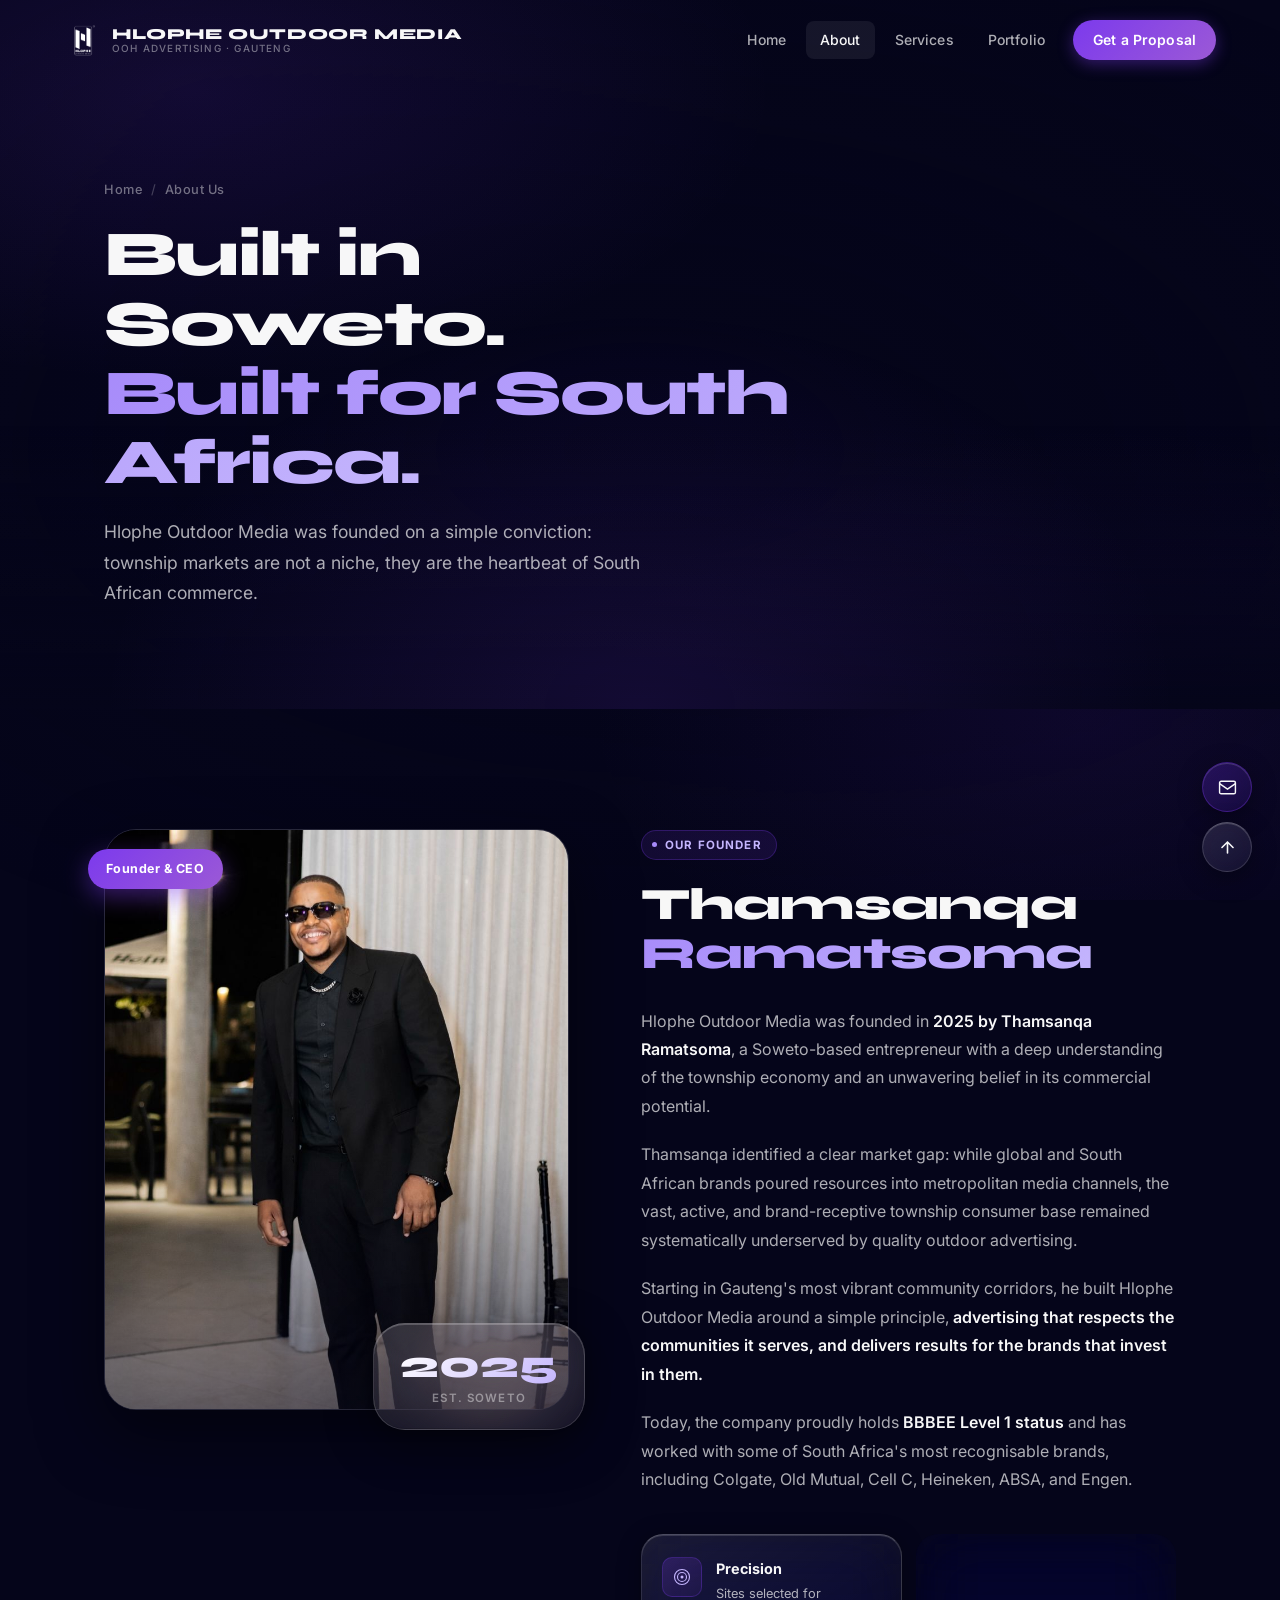
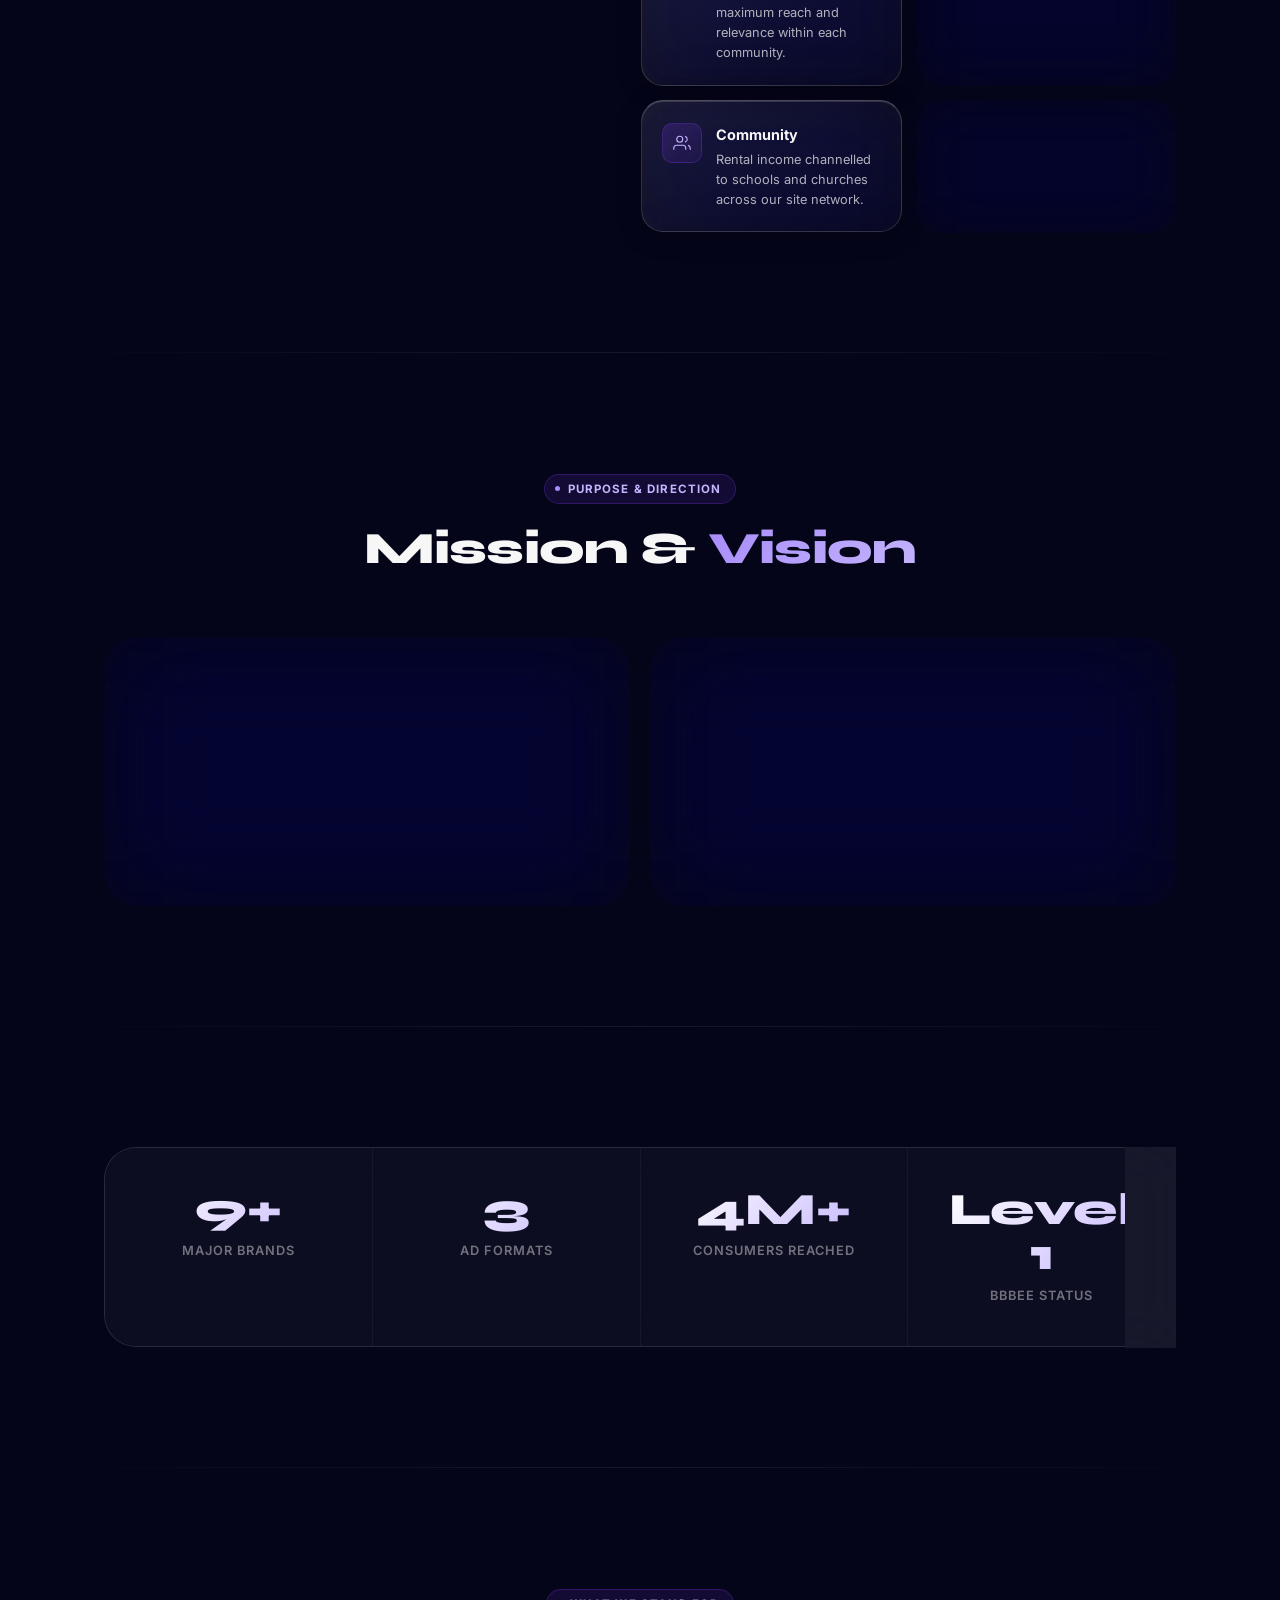
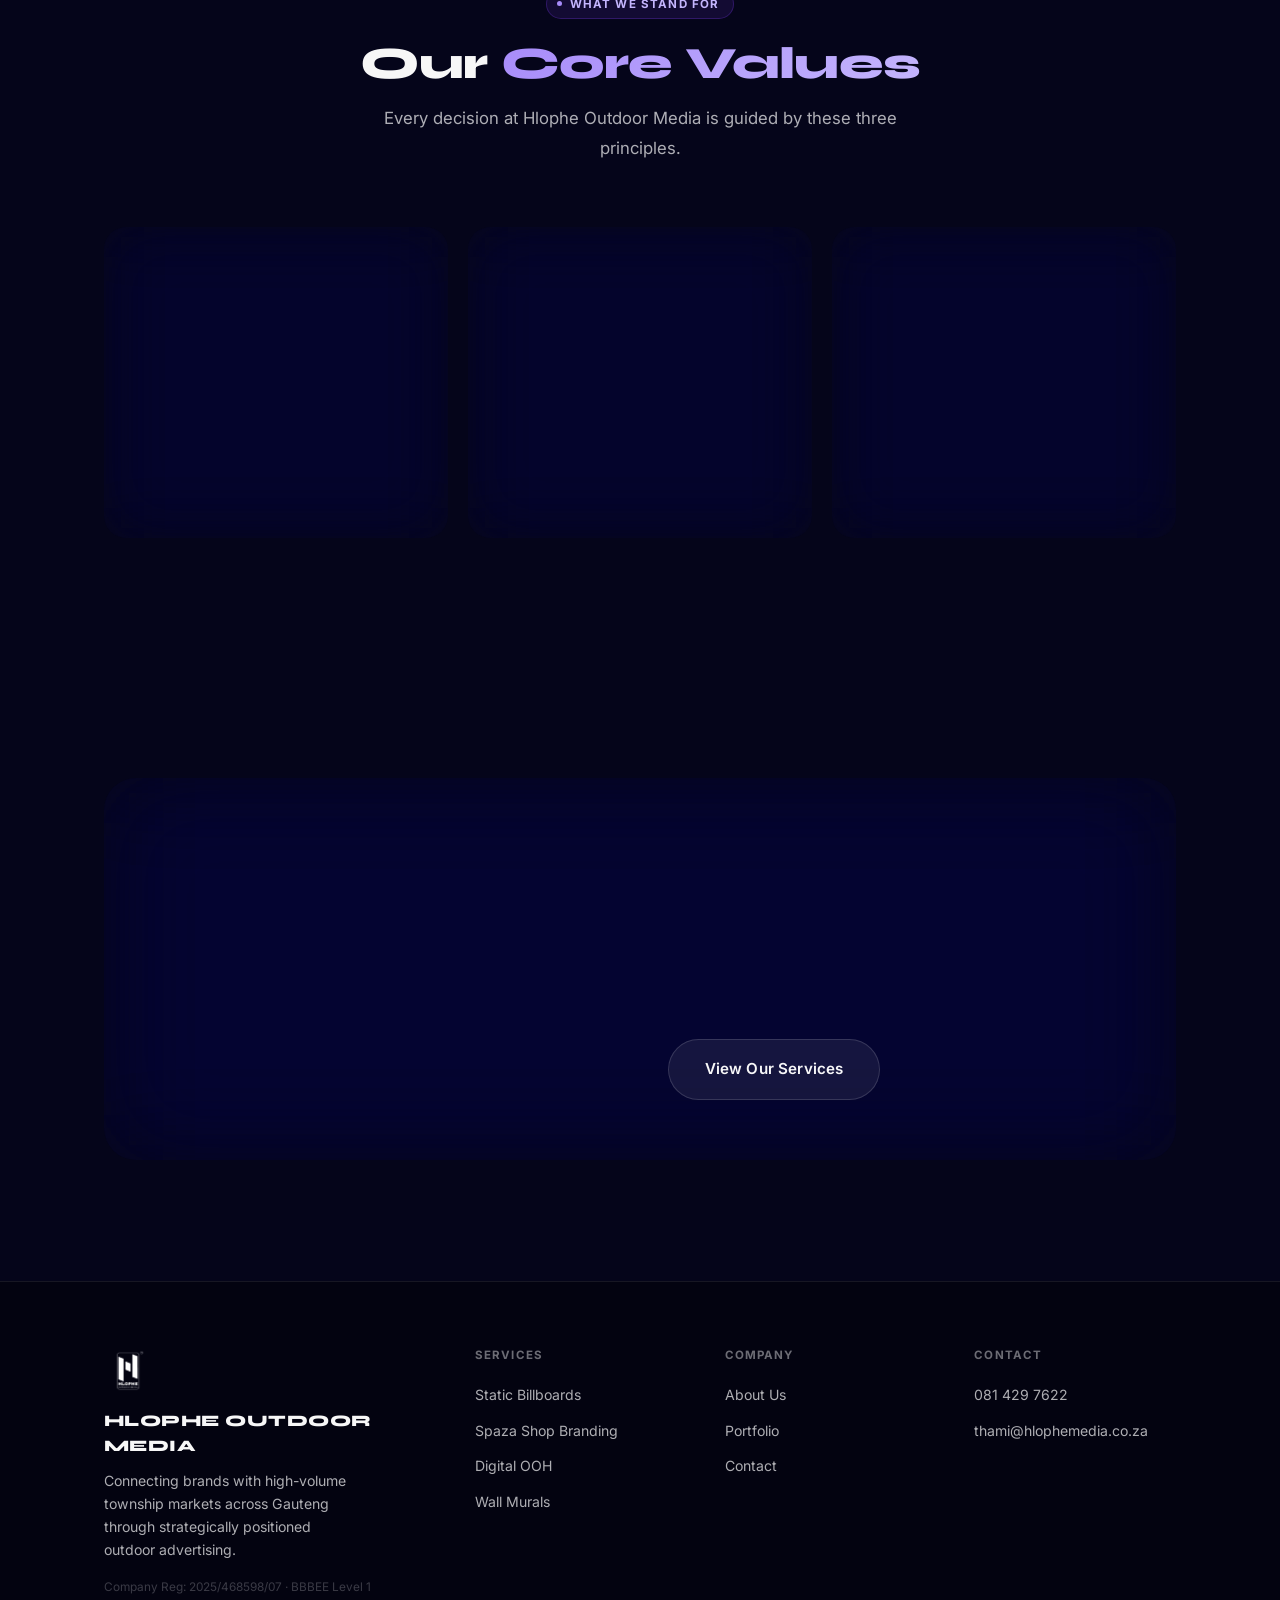
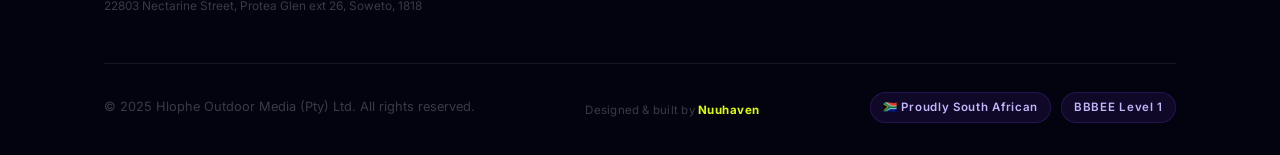
==== about.html @ d7db0205 "Update footer credit to 'Designed & built by Nuuhaven' Co-Authored-By: Claude Sonnet 4.6 <noreply@an" ====
<!DOCTYPE html>
<html lang="en">
<head>
<meta charset="UTF-8">
  <link rel="icon" type="image/png" href="Logo/HOM Logo Default.png">
  <link rel="apple-touch-icon" href="Logo/HOM Logo Default.png">
<meta name="viewport" content="width=device-width, initial-scale=1.0">
<title>About Us | Hlophe Outdoor Media — Soweto, Johannesburg</title>
<meta name="description" content="Learn about Hlophe Outdoor Media — founded in 2025 by Thamsanqa Ramatsoma, we are Johannesburg's leading township outdoor advertising company, proudly BBBEE Level 1.">
<meta name="keywords" content="about Hlophe Outdoor Media, Thamsanqa Ramatsoma, township advertising Johannesburg, BBBEE Level 1 advertising, Soweto advertising agency">
<link rel="canonical" href="https://hlophemedia.co.za/about.html">
<meta property="og:title" content="About Hlophe Outdoor Media">
<meta property="og:description" content="Founded in 2025 by Thamsanqa Ramatsoma, Hlophe Outdoor Media connects brands with township markets across Gauteng. BBBEE Level 1.">
<meta property="og:type" content="website">
<link rel="stylesheet" href="css/style.css">
<style>
/* ===== ABOUT-SPECIFIC STYLES ===== */
.about-grid {
  display: grid; grid-template-columns: 1fr 1.15fr;
  gap: 72px; align-items: start;
}
.about-photo-wrap { position: relative; }
.about-photo-frame {
  border-radius: var(--r-xl); overflow: hidden;
  border: 1px solid var(--border-soft);
  box-shadow: 0 24px 64px rgba(0,0,0,0.5);
  position: relative;
}
.about-photo-frame img {
  width: 100%; aspect-ratio: 4/5; object-fit: cover; object-position: top;
  display: block;
}
.about-photo-frame::after {
  content: ''; position: absolute; inset: 0;
  background: linear-gradient(to top, rgba(5,5,26,0.55) 0%, transparent 45%);
}
.about-photo-badge {
  position: absolute; bottom: -20px; right: -16px;
  padding: 22px 26px; z-index: 2; text-align: center;
  min-width: 120px;
}
.about-photo-badge .val {
  font-family: 'Syne', sans-serif; font-size: 2.4rem; font-weight: 800;
  line-height: 1; display: block;
  background: linear-gradient(135deg, #fff, var(--accent-pale));
  -webkit-background-clip: text; background-clip: text; color: transparent;
}
.about-photo-badge .lbl {
  font-size: 0.72rem; font-weight: 600; text-transform: uppercase;
  letter-spacing: 0.1em; color: var(--t3); margin-top: 4px; display: block;
}
.founder-tag {
  position: absolute; top: 20px; left: -16px; z-index: 2;
  padding: 10px 18px; border-radius: 50px;
  background: linear-gradient(135deg, var(--accent), var(--accent-mid));
  color: #fff; font-size: 0.78rem; font-weight: 700;
  box-shadow: 0 8px 24px rgba(124,58,237,0.45);
  letter-spacing: 0.04em;
}
.about-text {}
.about-text .section-heading { margin-bottom: 28px; }
.about-text p { color: var(--t2); font-size: 1.0rem; line-height: 1.78; margin-bottom: 20px; }
.about-text p strong { color: var(--t1); font-weight: 600; }
.about-values {
  display: grid; grid-template-columns: 1fr 1fr; gap: 14px; margin-top: 40px;
}
.val-card { padding: 22px 20px; display: flex; gap: 14px; align-items: flex-start; }
.val-card .icon-wrap { flex-shrink: 0; width: 40px; height: 40px; border-radius: 10px; }
.val-card .icon-wrap svg { width: 18px; height: 18px; }
.val-title { font-size: 0.9rem; font-weight: 700; margin-bottom: 4px; }
.val-desc { font-size: 0.8rem; color: var(--t2); line-height: 1.55; }

/* Mission / Vision */
.mv-grid { display: grid; grid-template-columns: 1fr 1fr; gap: 20px; }
.mv-card { padding: 44px 40px; }
.mv-card h3 { font-family: 'Syne', sans-serif; font-size: 0.72rem; font-weight: 700; letter-spacing: 0.12em; text-transform: uppercase; color: var(--accent-pale); margin-bottom: 16px; }
.mv-card p  { font-size: 1.05rem; color: var(--t1); line-height: 1.72; font-weight: 400; }

/* Pillars */
.pillars-grid { display: grid; grid-template-columns: repeat(3,1fr); gap: 20px; }
.pillar { padding: 36px 28px; text-align: center; }
.pillar .icon-wrap { margin: 0 auto 20px; }
.pillar h4 { font-family: 'Syne', sans-serif; font-size: 1rem; font-weight: 700; margin-bottom: 10px; }
.pillar p  { font-size: 0.86rem; color: var(--t2); line-height: 1.65; }

@media(max-width:900px){
  .about-grid { grid-template-columns: 1fr; gap: 48px; }
  .about-photo-badge { right: 0; }
  .founder-tag { left: 0; }
  .about-values { grid-template-columns: 1fr; }
  .mv-grid { grid-template-columns: 1fr; }
  .pillars-grid { grid-template-columns: 1fr; }
}
</style>
</head>
<body>
<div class="bg-ambient"></div>

<div id="mobile-menu">
  <button id="mobile-menu-close" aria-label="Close menu">
    <svg viewBox="0 0 24 24" fill="none" stroke="currentColor" stroke-width="2" width="18" height="18"><path d="M18 6L6 18M6 6l12 12"/></svg>
  </button>
  <a href="index.html">Home</a>
  <a href="about.html">About</a>
  <a href="services.html">Services</a>
  <a href="portfolio.html">Portfolio</a>
  <a href="contact.html">Contact</a>
</div>

<nav id="navbar">
  <a href="index.html" class="nav-brand" aria-label="Hlophe Outdoor Media Home">
    <img src="Logo/HOM Logo White.png" alt="HOM Logo" width="38" height="38">
    <div class="nav-brand-text">
      <span class="nav-brand-name">HLOPHE OUTDOOR MEDIA</span>
      <span class="nav-brand-sub">OOH Advertising · Gauteng</span>
    </div>
  </a>
  <div class="nav-links">
    <a href="index.html">Home</a>
    <a href="about.html" class="active">About</a>
    <a href="services.html">Services</a>
    <a href="portfolio.html">Portfolio</a>
    <a href="contact.html" class="nav-cta">Get a Proposal</a>
  </div>
  <button class="nav-toggle" id="nav-toggle" aria-label="Open menu">
    <span></span><span></span><span></span>
  </button>
</nav>

<!-- PAGE HERO -->
<div class="page-hero">
  <div class="page-hero-bg" aria-hidden="true"></div>
  <div class="container page-hero-content">
    <div class="page-hero-eyebrow">
      <a href="index.html">Home</a>
      <span class="sep">/</span>
      <span>About Us</span>
    </div>
    <h1>Built in Soweto.<br><span class="text-gradient">Built for South Africa.</span></h1>
    <p>Hlophe Outdoor Media was founded on a simple conviction: township markets are not a niche, they are the heartbeat of South African commerce.</p>
  </div>
</div>

<!-- FOUNDER STORY -->
<section class="section-pad">
  <div class="container">
    <div class="about-grid">
      <div class="about-photo-wrap reveal-left">
        <div class="about-photo-frame">
          <img src="images/founder.jpeg" alt="Thamsanqa Ramatsoma — Founder &amp; CEO, Hlophe Outdoor Media">
        </div>
        <div class="about-photo-badge glass-deep">
          <span class="val">2025</span>
          <span class="lbl">Est. Soweto</span>
        </div>
        <div class="founder-tag">Founder &amp; CEO</div>
      </div>
      <div class="about-text reveal-right">
        <div class="section-label"><span class="dot"></span>Our Founder</div>
        <h2 class="section-heading">Thamsanqa <em>Ramatsoma</em></h2>
        <p>Hlophe Outdoor Media was founded in <strong>2025 by Thamsanqa Ramatsoma</strong>, a Soweto-based entrepreneur with a deep understanding of the township economy and an unwavering belief in its commercial potential.</p>
        <p>Thamsanqa identified a clear market gap: while global and South African brands poured resources into metropolitan media channels, the vast, active, and brand-receptive township consumer base remained systematically underserved by quality outdoor advertising.</p>
        <p>Starting in Gauteng's most vibrant community corridors, he built Hlophe Outdoor Media around a simple principle, <strong>advertising that respects the communities it serves, and delivers results for the brands that invest in them.</strong></p>
        <p>Today, the company proudly holds <strong>BBBEE Level 1 status</strong> and has worked with some of South Africa's most recognisable brands, including Colgate, Old Mutual, Cell C, Heineken, ABSA, and Engen.</p>
        <div class="about-values">
          <div class="val-card glass">
            <div class="icon-wrap">
              <svg viewBox="0 0 24 24" fill="none" stroke="currentColor" stroke-width="1.5"><circle cx="12" cy="12" r="10"/><circle cx="12" cy="12" r="6"/><circle cx="12" cy="12" r="2" fill="currentColor" stroke="none"/></svg>
            </div>
            <div><div class="val-title">Precision</div><div class="val-desc">Sites selected for maximum reach and relevance within each community.</div></div>
          </div>
          <div class="val-card glass">
            <div class="icon-wrap">
              <svg viewBox="0 0 24 24" fill="none" stroke="currentColor" stroke-width="1.5"><path d="M12 22s8-4 8-10V5l-8-3-8 3v7c0 6 8 10 8 10z"/></svg>
            </div>
            <div><div class="val-title">Integrity</div><div class="val-desc">Transparent pricing, honest reporting, and genuine community partnerships.</div></div>
          </div>
          <div class="val-card glass">
            <div class="icon-wrap">
              <svg viewBox="0 0 24 24" fill="none" stroke="currentColor" stroke-width="1.5"><path d="M17 21v-2a4 4 0 00-4-4H5a4 4 0 00-4 4v2"/><circle cx="9" cy="7" r="4"/><path d="M23 21v-2a4 4 0 00-3-3.87M16 3.13a4 4 0 010 7.75"/></svg>
            </div>
            <div><div class="val-title">Community</div><div class="val-desc">Rental income channelled to schools and churches across our site network.</div></div>
          </div>
          <div class="val-card glass">
            <div class="icon-wrap">
              <svg viewBox="0 0 24 24" fill="none" stroke="currentColor" stroke-width="1.5"><polyline points="22 7 13.5 15.5 8.5 10.5 2 17"/><polyline points="16 7 22 7 22 13"/></svg>
            </div>
            <div><div class="val-title">Results</div><div class="val-desc">Every site chosen to maximise brand exposure, recall, and campaign ROI.</div></div>
          </div>
        </div>
      </div>
    </div>
  </div>
</section>

<div class="divider"></div>

<!-- MISSION / VISION -->
<section class="section-pad">
  <div class="container">
    <div class="section-header">
      <div class="section-label reveal"><span class="dot"></span>Purpose &amp; Direction</div>
      <h2 class="section-heading reveal d-100">Mission &amp; <em>Vision</em></h2>
    </div>
    <div class="mv-grid">
      <div class="mv-card glass-deep reveal d-100">
        <h3>Our Mission</h3>
        <p>"To provide brands with premium outdoor advertising platforms that deliver authentic, high-impact connections with South Africa's township and urban communities, while generating meaningful economic value for those communities."</p>
      </div>
      <div class="mv-card glass-deep reveal d-200">
        <h3>Our Vision</h3>
        <p>"To be the most trusted and effective outdoor advertising network in South Africa's township markets, recognised by brands for our reach and results, and by communities for our integrity and investment."</p>
      </div>
    </div>
  </div>
</section>

<div class="divider"></div>

<!-- STATS -->
<section class="section-pad">
  <div class="container">
    <div class="stats-grid reveal">
      <div class="stat-card">
        <div class="stat-value" data-counter data-target="10" data-suffix="+">10+</div>
        <div class="stat-label">Major Brands</div>
      </div>
      <div class="stat-card">
        <div class="stat-value" data-counter data-target="4" data-suffix="">4</div>
        <div class="stat-label">Ad Formats</div>
      </div>
      <div class="stat-card">
        <div class="stat-value" data-counter data-target="5" data-suffix="M+">5M+</div>
        <div class="stat-label">Consumers Reached</div>
      </div>
      <div class="stat-card">
        <div class="stat-value">Level 1</div>
        <div class="stat-label">BBBEE Status</div>
      </div>
    </div>
  </div>
</section>

<div class="divider"></div>

<!-- VALUES -->
<section class="section-pad">
  <div class="container">
    <div class="section-header">
      <div class="section-label reveal"><span class="dot"></span>What We Stand For</div>
      <h2 class="section-heading reveal d-100">Our <em>Core Values</em></h2>
      <p class="section-body reveal d-200">Every decision at Hlophe Outdoor Media is guided by these three principles.</p>
    </div>
    <div class="pillars-grid">
      <div class="pillar glass reveal d-100">
        <div class="icon-wrap icon-wrap-lg icon-wrap-circle">
          <svg viewBox="0 0 24 24" fill="none" stroke="currentColor" stroke-width="1.5"><path d="M12 22s8-4 8-10V5l-8-3-8 3v7c0 6 8 10 8 10z"/><path d="M9 12l2 2 4-4" stroke-linecap="round" stroke-linejoin="round"/></svg>
        </div>
        <h4>Authentic Representation</h4>
        <p>We are embedded in the communities we serve. Our team understands township culture, foot traffic patterns, and consumer behaviour, giving our clients a genuine competitive edge.</p>
      </div>
      <div class="pillar glass reveal d-200">
        <div class="icon-wrap icon-wrap-lg icon-wrap-circle">
          <svg viewBox="0 0 24 24" fill="none" stroke="currentColor" stroke-width="1.5"><rect x="3" y="3" width="18" height="18" rx="2"/><path d="M3 9h18M9 21V9" stroke-linecap="round"/></svg>
        </div>
        <h4>Strategic Thinking</h4>
        <p>We don't place billboards at random. Every site in our network has been evaluated for footfall, dwell time, sightlines, and audience composition to ensure maximum campaign impact.</p>
      </div>
      <div class="pillar glass reveal d-300">
        <div class="icon-wrap icon-wrap-lg icon-wrap-circle">
          <svg viewBox="0 0 24 24" fill="none" stroke="currentColor" stroke-width="1.5"><path d="M20.84 4.61a5.5 5.5 0 00-7.78 0L12 5.67l-1.06-1.06a5.5 5.5 0 00-7.78 7.78l1.06 1.06L12 21.23l7.78-7.78 1.06-1.06a5.5 5.5 0 000-7.78z"/></svg>
        </div>
        <h4>Social Responsibility</h4>
        <p>Our billboard sites generate rental income for schools and churches, institutions that sustain communities but often struggle with funding. Advertising with us creates social impact alongside brand impact.</p>
      </div>
    </div>
  </div>
</section>

<!-- CTA -->
<section class="section-pad">
  <div class="container">
    <div class="cta-banner glass-deep reveal" style="padding:60px 56px;">
      <div class="cta-banner-bg" aria-hidden="true"></div>
      <h2>Let's Build Something<br>Great Together</h2>
      <p>Whether you're a major brand or an ambitious challenger, Hlophe Outdoor Media has the platforms, expertise, and community relationships to make your campaign succeed.</p>
      <div class="cta-banner-btns">
        <a href="contact.html" class="btn btn-primary btn-lg">Start a Conversation
          <svg viewBox="0 0 24 24" fill="none" stroke="currentColor" stroke-width="2" width="16" height="16"><path d="M5 12h14M12 5l7 7-7 7" stroke-linecap="round" stroke-linejoin="round"/></svg>
        </a>
        <a href="services.html" class="btn btn-ghost btn-lg">View Our Services</a>
      </div>
    </div>
  </div>
</section>

<footer>
  <div class="container">
    <div class="footer-grid">
      <div>
        <img src="Logo/HOM Logo White.png" alt="Hlophe Outdoor Media Logo" width="48" height="48">
        <div class="footer-brand-name">HLOPHE OUTDOOR MEDIA</div>
        <p class="footer-tagline">Connecting brands with high-volume township markets across Gauteng through strategically positioned outdoor advertising.</p>
        <div class="footer-reg">Company Reg: 2025/468598/07 · BBBEE Level 1<br>22803 Nectarine Street, Protea Glen ext 26, Soweto, 1818</div>
      </div>
      <div class="footer-col"><h4>Services</h4><ul>
        <li><a href="services.html#billboards">Static Billboards</a></li>
        <li><a href="services.html#spaza">Spaza Shop Branding</a></li>
        <li><a href="services.html#digital">Digital OOH</a></li>
        <li><a href="services.html#murals">Wall Murals</a></li>
      </ul></div>
      <div class="footer-col"><h4>Company</h4><ul>
        <li><a href="about.html">About Us</a></li>
        <li><a href="portfolio.html">Portfolio</a></li>
        <li><a href="contact.html">Contact</a></li>
      </ul></div>
      <div class="footer-col"><h4>Contact</h4><ul>
        <li><a href="tel:+27814297622">081 429 7622</a></li>
        <li><a href="mailto:thami@hlophemedia.co.za">thami@hlophemedia.co.za</a></li>
      </ul></div>
    </div>
    <div class="footer-bottom">
      <p class="footer-copy">© 2025 Hlophe Outdoor Media (Pty) Ltd. All rights reserved.</p>
      <p class="footer-designed-by">Designed &amp; built by <a href="https://nuuhaven.com/" target="_blank" rel="noopener" class="nuuhaven-link">Nuuhaven</a></p>
      <div class="footer-badges"><span class="footer-badge">🇿🇦 Proudly South African</span><span class="footer-badge">BBBEE Level 1</span></div>
    </div>
  </div>
</footer>

<div class="fab-stack">
  <a href="mailto:thami@hlophemedia.co.za" class="fab fab-email" title="Email us" aria-label="Email us">
    <svg viewBox="0 0 24 24" fill="none" stroke="currentColor" stroke-width="1.8"><rect x="2" y="4" width="20" height="16" rx="2"/><path d="M2 7l10 7 10-7"/></svg>
  </a>
  <button class="fab" id="fab-top" title="Back to top" aria-label="Back to top">
    <svg viewBox="0 0 24 24" fill="none" stroke="currentColor" stroke-width="2"><path d="M12 19V5M5 12l7-7 7 7" stroke-linecap="round" stroke-linejoin="round"/></svg>
  </button>
</div>

<script src="js/main.js"></script>
</body>
</html>
---- css/style.css ----
/* ============================================================
   HLOPHE OUTDOOR MEDIA — Design System
   iOS 26 Liquid Glass | Professional Enterprise Grade
   ============================================================ */

/* ---- Google Fonts ---- */
@import url('https://fonts.googleapis.com/css2?family=Syne:wght@600;700;800&family=Inter:wght@300;400;500;600;700&display=swap');

/* ---- Root Variables ---- */
:root {
  /* Backgrounds */
  --bg-base:    #05051a;
  --bg-raised:  #09091f;
  --bg-overlay: rgba(9, 9, 31, 0.85);

  /* Glass Surfaces — layered opacity */
  --glass-1: rgba(255, 255, 255, 0.04);
  --glass-2: rgba(255, 255, 255, 0.07);
  --glass-3: rgba(255, 255, 255, 0.11);
  --glass-4: rgba(255, 255, 255, 0.16);

  /* Glass Borders */
  --border-dim:    rgba(255, 255, 255, 0.08);
  --border-soft:   rgba(255, 255, 255, 0.14);
  --border-bright: rgba(255, 255, 255, 0.26);

  /* Accent Palette */
  --accent:       #7c3aed;
  --accent-mid:   #9b59d6;
  --accent-light: #a78bfa;
  --accent-pale:  #c4b5fd;
  --accent-glow:  rgba(124, 58, 237, 0.30);

  /* Text Hierarchy */
  --t1: rgba(255, 255, 255, 0.97);
  --t2: rgba(255, 255, 255, 0.68);
  --t3: rgba(255, 255, 255, 0.42);
  --t4: rgba(255, 255, 255, 0.22);

  /* Layout */
  --max-w:        1200px;
  --gutter:       64px;
  --section-v:    120px;

  /* Radius */
  --r-sm:  10px;
  --r-md:  16px;
  --r-lg:  22px;
  --r-xl:  32px;
  --r-2xl: 48px;

  /* Easing */
  --ease-spring: cubic-bezier(0.16, 1, 0.3, 1);
  --ease-out:    cubic-bezier(0.33, 1, 0.68, 1);
  --ease-io:     cubic-bezier(0.45, 0, 0.55, 1);
}

/* ---- Reset ---- */
*, *::before, *::after { margin: 0; padding: 0; box-sizing: border-box; }
html {
  scroll-behavior: smooth;
  -webkit-font-smoothing: antialiased;
  overflow-x: hidden;
  max-width: 100%;
}
body {
  font-family: 'Inter', system-ui, sans-serif;
  background: var(--bg-base);
  color: var(--t1);
  line-height: 1.6;
  overflow-x: hidden;
  width: 100%;
  position: relative;
}
*, *::before, *::after { box-sizing: border-box; }
img { display: block; max-width: 100%; }
a { text-decoration: none; color: inherit; }
button { font-family: inherit; }
svg { display: block; overflow: visible; }

/* ---- Ambient Background ---- */
.bg-ambient {
  position: fixed; inset: 0; z-index: 0; pointer-events: none;
  background:
    radial-gradient(ellipse 70% 50% at 15% 10%,  rgba(124, 58, 237, 0.12) 0%, transparent 65%),
    radial-gradient(ellipse 60% 50% at 85% 80%,  rgba(109, 40, 217, 0.09) 0%, transparent 65%),
    radial-gradient(ellipse 80% 60% at 50% 50%,  rgba(5,   5,  26, 0.50) 0%, transparent 100%);
}

/* ============================================================
   GLASS COMPONENTS — iOS 26 Vibrancy System
   ============================================================ */

/* Base glass — subtle surface */
.glass {
  background: linear-gradient(145deg,
    rgba(255,255,255,0.09) 0%,
    rgba(255,255,255,0.04) 60%,
    rgba(255,255,255,0.02) 100%
  );
  backdrop-filter: blur(32px) saturate(1.8) brightness(1.05);
  -webkit-backdrop-filter: blur(32px) saturate(1.8) brightness(1.05);
  border: 1px solid var(--border-soft);
  border-top-color: var(--border-bright);
  box-shadow:
    inset 0 1px 0 rgba(255,255,255,0.14),
    inset 0 -1px 0 rgba(0,0,0,0.12),
    0 4px 24px rgba(0,0,0,0.28),
    0 1px 4px rgba(0,0,0,0.18);
  border-radius: var(--r-lg);
}

/* Deep glass — elevated panel */
.glass-deep {
  background: linear-gradient(145deg,
    rgba(255,255,255,0.13) 0%,
    rgba(255,255,255,0.06) 50%,
    rgba(255,255,255,0.03) 100%
  );
  backdrop-filter: blur(48px) saturate(2.0) brightness(1.08);
  -webkit-backdrop-filter: blur(48px) saturate(2.0) brightness(1.08);
  border: 1px solid var(--border-soft);
  border-top-color: var(--border-bright);
  box-shadow:
    inset 0 1px 0 rgba(255,255,255,0.20),
    inset 0 -1px 0 rgba(0,0,0,0.15),
    0 12px 48px rgba(0,0,0,0.35),
    0 4px 16px rgba(0,0,0,0.20);
  border-radius: var(--r-xl);
}

/* Tinted glass — accent surface */
.glass-accent {
  background: linear-gradient(145deg,
    rgba(124,58,237,0.18) 0%,
    rgba(124,58,237,0.08) 60%,
    rgba(124,58,237,0.04) 100%
  );
  backdrop-filter: blur(32px) saturate(1.6);
  -webkit-backdrop-filter: blur(32px) saturate(1.6);
  border: 1px solid rgba(124,58,237,0.30);
  border-top-color: rgba(167,139,250,0.40);
  box-shadow:
    inset 0 1px 0 rgba(167,139,250,0.18),
    0 8px 32px rgba(124,58,237,0.20);
  border-radius: var(--r-lg);
}

/* ============================================================
   LAYOUT
   ============================================================ */
.container {
  max-width: var(--max-w);
  margin: 0 auto;
  padding: 0 var(--gutter);
}

section { position: relative; z-index: 1; overflow-x: hidden; }
.section-pad { padding: var(--section-v) 0; }

.section-label {
  display: inline-flex; align-items: center; gap: 8px;
  padding: 5px 14px 5px 10px;
  border-radius: 50px;
  background: rgba(124,58,237,0.12);
  border: 1px solid rgba(124,58,237,0.28);
  font-size: 0.72rem;
  font-weight: 700;
  letter-spacing: 0.1em;
  text-transform: uppercase;
  color: var(--accent-pale);
  margin-bottom: 20px;
}
.section-label .dot {
  width: 5px; height: 5px; border-radius: 50%;
  background: var(--accent-light);
  flex-shrink: 0;
}

.section-heading {
  font-family: 'Syne', sans-serif;
  font-size: clamp(2rem, 3.5vw, 2.8rem);
  font-weight: 800;
  line-height: 1.1;
  letter-spacing: -0.02em;
  color: var(--t1);
}
.section-heading em {
  font-style: normal;
  background: linear-gradient(135deg, var(--accent-light), var(--accent-pale));
  -webkit-background-clip: text;
  background-clip: text;
  color: transparent;
}

.section-body {
  font-size: 1.05rem;
  color: var(--t2);
  line-height: 1.75;
  max-width: 580px;
  margin-top: 16px;
}

.section-header {
  text-align: center;
  margin-bottom: 64px;
}
.section-header .section-body {
  margin-left: auto;
  margin-right: auto;
}

.divider {
  height: 1px;
  background: linear-gradient(to right, transparent, var(--border-dim), transparent);
  max-width: var(--max-w);
  margin: 0 auto;
}

/* ============================================================
   SCROLL REVEAL
   ============================================================ */
.reveal        { opacity: 0; transform: translateY(32px); transition: opacity 0.75s var(--ease-spring), transform 0.75s var(--ease-spring); }
.reveal-left   { opacity: 0; transform: translateX(-40px); transition: opacity 0.75s var(--ease-spring), transform 0.75s var(--ease-spring); }
.reveal-right  { opacity: 0; transform: translateX(40px); transition: opacity 0.75s var(--ease-spring), transform 0.75s var(--ease-spring); }
.reveal-scale  { opacity: 0; transform: scale(0.95); transition: opacity 0.75s var(--ease-spring), transform 0.75s var(--ease-spring); }
.is-visible    { opacity: 1 !important; transform: none !important; }
.d-100 { transition-delay: 0.10s; }
.d-200 { transition-delay: 0.20s; }
.d-300 { transition-delay: 0.30s; }
.d-400 { transition-delay: 0.40s; }
.d-500 { transition-delay: 0.50s; }

/* ============================================================
   TYPOGRAPHY UTILITIES
   ============================================================ */
.heading-xl {
  font-family: 'Syne', sans-serif;
  font-size: clamp(3rem, 7vw, 5.6rem);
  font-weight: 800;
  line-height: 1.03;
  letter-spacing: -0.03em;
}
.heading-lg {
  font-family: 'Syne', sans-serif;
  font-size: clamp(2.2rem, 4vw, 3.4rem);
  font-weight: 800;
  line-height: 1.08;
  letter-spacing: -0.02em;
}
.heading-md {
  font-family: 'Syne', sans-serif;
  font-size: clamp(1.4rem, 2vw, 1.9rem);
  font-weight: 700;
  line-height: 1.15;
  letter-spacing: -0.01em;
}
.text-gradient {
  background: linear-gradient(135deg, var(--accent-light) 0%, var(--accent-pale) 100%);
  -webkit-background-clip: text;
  background-clip: text;
  color: transparent;
}

/* ============================================================
   BUTTONS
   ============================================================ */
.btn {
  display: inline-flex; align-items: center; gap: 8px;
  padding: 14px 28px;
  border-radius: 50px;
  font-size: 0.9rem;
  font-weight: 600;
  letter-spacing: 0.01em;
  transition: all 0.3s var(--ease-out);
  cursor: pointer;
  border: none;
  text-align: center;
  white-space: nowrap;
}
.btn svg { width: 16px; height: 16px; flex-shrink: 0; }

.btn-primary {
  background: linear-gradient(135deg, var(--accent) 0%, var(--accent-mid) 100%);
  color: #fff;
  box-shadow: 0 6px 24px rgba(124,58,237,0.45), inset 0 1px 0 rgba(255,255,255,0.15);
}
.btn-primary:hover {
  transform: translateY(-2px);
  box-shadow: 0 12px 36px rgba(124,58,237,0.60), inset 0 1px 0 rgba(255,255,255,0.15);
}

.btn-ghost {
  background: var(--glass-2);
  backdrop-filter: blur(20px);
  -webkit-backdrop-filter: blur(20px);
  border: 1px solid var(--border-soft);
  color: var(--t1);
}
.btn-ghost:hover {
  background: var(--glass-3);
  border-color: var(--border-bright);
  transform: translateY(-2px);
}

.btn-lg { padding: 18px 36px; font-size: 0.97rem; }
.btn-sm { padding: 10px 20px; font-size: 0.82rem; }

/* ============================================================
   NAVBAR
   ============================================================ */
#navbar {
  position: fixed; top: 0; left: 0; right: 0; z-index: 900;
  padding: 20px var(--gutter);
  display: flex; align-items: center; justify-content: space-between;
  transition: all 0.4s var(--ease-out);
}
#navbar.scrolled {
  background: rgba(5, 5, 26, 0.82);
  backdrop-filter: blur(40px) saturate(1.8);
  -webkit-backdrop-filter: blur(40px) saturate(1.8);
  border-bottom: 1px solid var(--border-dim);
  padding-top: 14px;
  padding-bottom: 14px;
  box-shadow: 0 4px 32px rgba(0,0,0,0.40);
}

.nav-brand { display: flex; align-items: center; gap: 10px; min-width: 0; }
.nav-brand img { height: 38px; width: auto; flex-shrink: 0; }
.nav-brand-text {
  display: flex; flex-direction: column; line-height: 1.1; min-width: 0;
}
.nav-brand-name {
  font-family: 'Syne', sans-serif; font-size: 0.95rem; font-weight: 800;
  letter-spacing: 0.04em; color: var(--t1);
  white-space: nowrap;
}
.nav-brand-sub {
  font-size: 0.62rem; font-weight: 500; letter-spacing: 0.12em;
  text-transform: uppercase; color: var(--t3);
  white-space: nowrap;
}

.nav-links {
  display: flex; align-items: center; gap: 6px;
}
.nav-links a {
  padding: 8px 14px;
  border-radius: 8px;
  font-size: 0.875rem;
  font-weight: 500;
  color: var(--t2);
  transition: all 0.2s;
  letter-spacing: 0.01em;
}
.nav-links a:hover,
.nav-links a.active {
  color: var(--t1);
  background: var(--glass-2);
}
.nav-links .nav-cta {
  margin-left: 8px;
  padding: 9px 20px;
  background: linear-gradient(135deg, var(--accent), var(--accent-mid));
  color: #fff;
  border-radius: 50px;
  font-weight: 600;
  box-shadow: 0 4px 16px rgba(124,58,237,0.40);
  transition: all 0.3s var(--ease-out);
}
.nav-links .nav-cta:hover {
  transform: translateY(-1px);
  box-shadow: 0 8px 24px rgba(124,58,237,0.55);
  background: var(--glass-2);
  color: var(--t1);
}

/* Mobile nav toggle */
.nav-toggle {
  display: none; flex-direction: column; gap: 5px;
  background: none; border: none; cursor: pointer; padding: 4px;
}
.nav-toggle span {
  display: block; width: 22px; height: 1.5px;
  background: var(--t1); border-radius: 2px;
  transition: all 0.3s;
}

/* Mobile menu */
#mobile-menu {
  display: none; position: fixed; inset: 0; z-index: 890;
  background: rgba(5,5,26,0.96);
  backdrop-filter: blur(40px);
  -webkit-backdrop-filter: blur(40px);
  flex-direction: column; align-items: center; justify-content: center;
  gap: 8px; opacity: 0; pointer-events: none;
  transition: opacity 0.3s;
}
#mobile-menu.open { opacity: 1; pointer-events: all; }
@media (max-width: 768px) {
  #mobile-menu { display: flex; }
}
#mobile-menu a {
  font-family: 'Syne', sans-serif; font-size: 2.2rem;
  font-weight: 800; color: var(--t2); padding: 8px 24px;
  transition: color 0.2s;
}
#mobile-menu a:hover { color: var(--accent-pale); }
#mobile-menu-close {
  position: absolute; top: 24px; right: 24px;
  width: 44px; height: 44px; border-radius: 50%;
  background: var(--glass-2); border: 1px solid var(--border-soft);
  color: var(--t1); font-size: 1.2rem; cursor: pointer;
  display: flex; align-items: center; justify-content: center;
}

/* ============================================================
   PAGE HERO (inner pages)
   ============================================================ */
.page-hero {
  position: relative; z-index: 1;
  padding: 180px 0 100px;
  overflow: hidden;
}
.page-hero-bg {
  position: absolute; inset: 0;
  background:
    radial-gradient(ellipse 60% 80% at 50% 100%, rgba(124,58,237,0.12) 0%, transparent 70%),
    linear-gradient(to bottom, transparent 60%, var(--bg-base) 100%);
  pointer-events: none;
}
.page-hero-content { position: relative; z-index: 1; }
.page-hero-eyebrow {
  display: flex; align-items: center; gap: 8px;
  font-size: 0.8rem; color: var(--t3); font-weight: 500;
  letter-spacing: 0.04em; margin-bottom: 20px;
}
.page-hero-eyebrow a { color: var(--t3); transition: color 0.2s; }
.page-hero-eyebrow a:hover { color: var(--accent-pale); }
.page-hero-eyebrow .sep { color: var(--t4); }
.page-hero h1 {
  font-family: 'Syne', sans-serif;
  font-size: clamp(2.4rem, 5vw, 4rem);
  font-weight: 800; line-height: 1.08; letter-spacing: -0.025em;
  max-width: 720px;
}
.page-hero p {
  margin-top: 20px; font-size: 1.1rem;
  color: var(--t2); line-height: 1.75;
  max-width: 560px;
}

/* ============================================================
   ICON WRAPPERS
   ============================================================ */
.icon-wrap {
  display: flex; align-items: center; justify-content: center;
  width: 52px; height: 52px; border-radius: 14px;
  background: linear-gradient(145deg, rgba(124,58,237,0.22), rgba(124,58,237,0.08));
  border: 1px solid rgba(124,58,237,0.28);
  color: var(--accent-pale);
  flex-shrink: 0;
  transition: all 0.3s var(--ease-out);
}
.icon-wrap svg { width: 22px; height: 22px; }
.icon-wrap-lg {
  width: 68px; height: 68px; border-radius: 20px;
}
.icon-wrap-lg svg { width: 28px; height: 28px; }
.icon-wrap-circle {
  border-radius: 50%;
}

/* ============================================================
   STAT CARDS
   ============================================================ */
.stats-grid {
  display: grid;
  grid-template-columns: repeat(4, 1fr);
  gap: 1px;
  background: var(--border-dim);
  border: 1px solid var(--border-dim);
  border-radius: var(--r-xl);
  overflow: hidden;
  backdrop-filter: blur(24px);
  -webkit-backdrop-filter: blur(24px);
}
.stat-card {
  padding: 40px 32px;
  background: rgba(9,9,31,0.7);
  text-align: center;
  position: relative;
  transition: background 0.3s;
}
.stat-card:hover { background: rgba(124,58,237,0.07); }
.stat-card::after {
  content: '';
  position: absolute; top: 0; left: 20%; right: 20%; height: 1px;
  background: linear-gradient(to right, transparent, rgba(167,139,250,0), transparent);
  opacity: 0; transition: opacity 0.3s;
}
.stat-card:hover::after { opacity: 1; }
.stat-value {
  font-family: 'Syne', sans-serif;
  font-size: 2.8rem; font-weight: 800; line-height: 1;
  margin-bottom: 8px;
  background: linear-gradient(135deg, #fff 0%, var(--accent-pale) 100%);
  -webkit-background-clip: text; background-clip: text; color: transparent;
}
.stat-label {
  font-size: 0.8rem; font-weight: 600;
  text-transform: uppercase; letter-spacing: 0.08em;
  color: var(--t3);
}

/* ============================================================
   FLOATING ACTION BUTTONS (FAB)
   ============================================================ */
.fab-stack {
  position: fixed; bottom: 28px; right: 28px;
  z-index: 800; display: flex; flex-direction: column;
  align-items: center; gap: 10px;
}
.fab {
  width: 50px; height: 50px; border-radius: 50%;
  display: flex; align-items: center; justify-content: center;
  background: linear-gradient(145deg, rgba(255,255,255,0.12), rgba(255,255,255,0.05));
  backdrop-filter: blur(24px) saturate(1.6);
  -webkit-backdrop-filter: blur(24px) saturate(1.6);
  border: 1px solid var(--border-soft);
  border-top-color: var(--border-bright);
  box-shadow: inset 0 1px 0 rgba(255,255,255,0.16), 0 6px 24px rgba(0,0,0,0.35);
  color: var(--t1);
  cursor: pointer;
  transition: all 0.3s var(--ease-out);
  text-decoration: none;
}
.fab svg { width: 19px; height: 19px; }
.fab:hover {
  transform: translateY(-3px) scale(1.06);
  border-color: var(--border-bright);
  box-shadow: inset 0 1px 0 rgba(255,255,255,0.20), 0 12px 32px rgba(0,0,0,0.4), 0 0 0 3px rgba(124,58,237,0.15);
  color: var(--accent-pale);
}
.fab-email { background: linear-gradient(145deg, rgba(124,58,237,0.25), rgba(124,58,237,0.10)); border-color: rgba(124,58,237,0.35); }
.fab-email:hover { box-shadow: inset 0 1px 0 rgba(167,139,250,0.20), 0 12px 32px rgba(124,58,237,0.30); }
#fab-top { opacity: 0; pointer-events: none; transform: translateY(8px); }
#fab-top.show { opacity: 1; pointer-events: all; transform: translateY(0); }

/* ============================================================
   FOOTER
   ============================================================ */
footer {
  position: relative; z-index: 1;
  background: rgba(0,0,0,0.35);
  border-top: 1px solid var(--border-dim);
  padding: 64px 0 32px;
}
.footer-grid {
  display: grid;
  grid-template-columns: 1.6fr 1fr 1fr 1fr;
  gap: 48px;
  padding-bottom: 48px;
  border-bottom: 1px solid var(--border-dim);
}
.footer-brand-name {
  font-family: 'Syne', sans-serif; font-size: 1rem; font-weight: 800;
  color: var(--t1); letter-spacing: 0.03em; margin-top: 14px; margin-bottom: 10px;
}
.footer-tagline { font-size: 0.88rem; color: var(--t2); line-height: 1.65; max-width: 260px; }
.footer-designed-by {
  font-size: 0.72rem; color: var(--t4); margin-top: 6px; letter-spacing: 0.02em;
}
.nuuhaven-link {
  color: #dfff00;
  font-weight: 700;
  letter-spacing: 0.04em;
  transition: opacity 0.2s;
}
.nuuhaven-link:hover { opacity: 0.75; }
.footer-reg { font-size: 0.74rem; color: var(--t4); margin-top: 16px; line-height: 1.6; }
.footer-col h4 {
  font-size: 0.72rem; font-weight: 700; letter-spacing: 0.1em;
  text-transform: uppercase; color: var(--t3); margin-bottom: 18px;
}
.footer-col ul { list-style: none; display: flex; flex-direction: column; gap: 10px; }
.footer-col ul a { font-size: 0.88rem; color: var(--t2); transition: color 0.2s; }
.footer-col ul a:hover { color: var(--accent-pale); }
.footer-bottom {
  display: flex; justify-content: space-between; align-items: center;
  padding-top: 28px; flex-wrap: wrap; gap: 12px;
}
.footer-copy { font-size: 0.8rem; color: var(--t4); }
.footer-badges { display: flex; gap: 10px; flex-wrap: wrap; }
.footer-badge {
  padding: 5px 12px; border-radius: 50px;
  background: rgba(124,58,237,0.10);
  border: 1px solid rgba(124,58,237,0.22);
  font-size: 0.72rem; font-weight: 600; letter-spacing: 0.06em;
  color: var(--accent-pale);
}

/* ============================================================
   RESPONSIVE — Breakpoints
   ============================================================ */
@media (max-width: 1100px) {
  :root { --gutter: 40px; --section-v: 96px; }
  .stats-grid { grid-template-columns: repeat(2,1fr); border-radius: var(--r-lg); }
  .footer-grid { grid-template-columns: 1fr 1fr; gap: 36px; }
}
@media (max-width: 768px) {
  :root { --gutter: 24px; --section-v: 72px; }
  #navbar { padding: 14px var(--gutter); }
  #navbar.scrolled { padding: 10px var(--gutter); }
  .nav-links { display: none; }
  .nav-toggle { display: flex; }
  .nav-brand img { height: 30px; }
  .nav-brand-name { font-size: 0.82rem; letter-spacing: 0.02em; }
  .nav-brand-sub { font-size: 0.56rem; }
  .stats-grid { grid-template-columns: 1fr 1fr; }
  .footer-grid { grid-template-columns: 1fr; gap: 28px; }
  .footer-bottom { flex-direction: column; align-items: flex-start; }
  .section-heading { font-size: clamp(1.8rem, 6vw, 2.4rem); }
  .page-hero { padding: 140px 0 72px; }
}
@media (max-width: 480px) {
  :root { --gutter: 16px; }
  .nav-brand { gap: 7px; }
  .nav-brand img { height: 26px; }
  .nav-brand-name { font-size: 0.72rem; letter-spacing: 0.01em; }
  .nav-brand-sub { display: none; }
  .stats-grid { grid-template-columns: 1fr 1fr; }
  .heading-xl { font-size: clamp(2.4rem, 10vw, 3.6rem); }
  .fab-stack { bottom: 20px; right: 16px; }
}

/* ===== CTA BANNER TEXT SPACING ===== */
.cta-banner h2 { margin-bottom: 20px; }
.cta-banner p  { margin-bottom: 52px !important; }

@media (max-width: 580px) {
  .cta-banner { padding: 44px 24px !important; }
  .cta-banner h2 { font-size: clamp(1.4rem, 6vw, 1.8rem) !important; }
  .cta-banner p  { font-size: 0.9rem !important; margin-bottom: 40px !important; }
}

/* ===== ALL BUTTON GROUPS ===== */
.cta-banner-btns,
.hero-ctas {
  display: flex;
  flex-direction: row;
  align-items: center;
  gap: 20px;
  flex-wrap: nowrap;
  position: relative;
  z-index: 1;
}
.cta-banner-btns {
  justify-content: center;
}
.cta-banner-btns .btn,
.hero-ctas .btn {
  flex-shrink: 0;
  padding: 17px 36px;
  font-size: 0.95rem;
  min-width: 160px;
}
@media (max-width: 580px) {
  .cta-banner-btns,
  .hero-ctas {
    flex-direction: column;
    align-items: stretch;
    gap: 14px;
  }
  .cta-banner-btns .btn,
  .hero-ctas .btn {
    width: 100%;
    max-width: 340px;
    margin: 0 auto;
    justify-content: center;
    min-width: unset;
  }
}
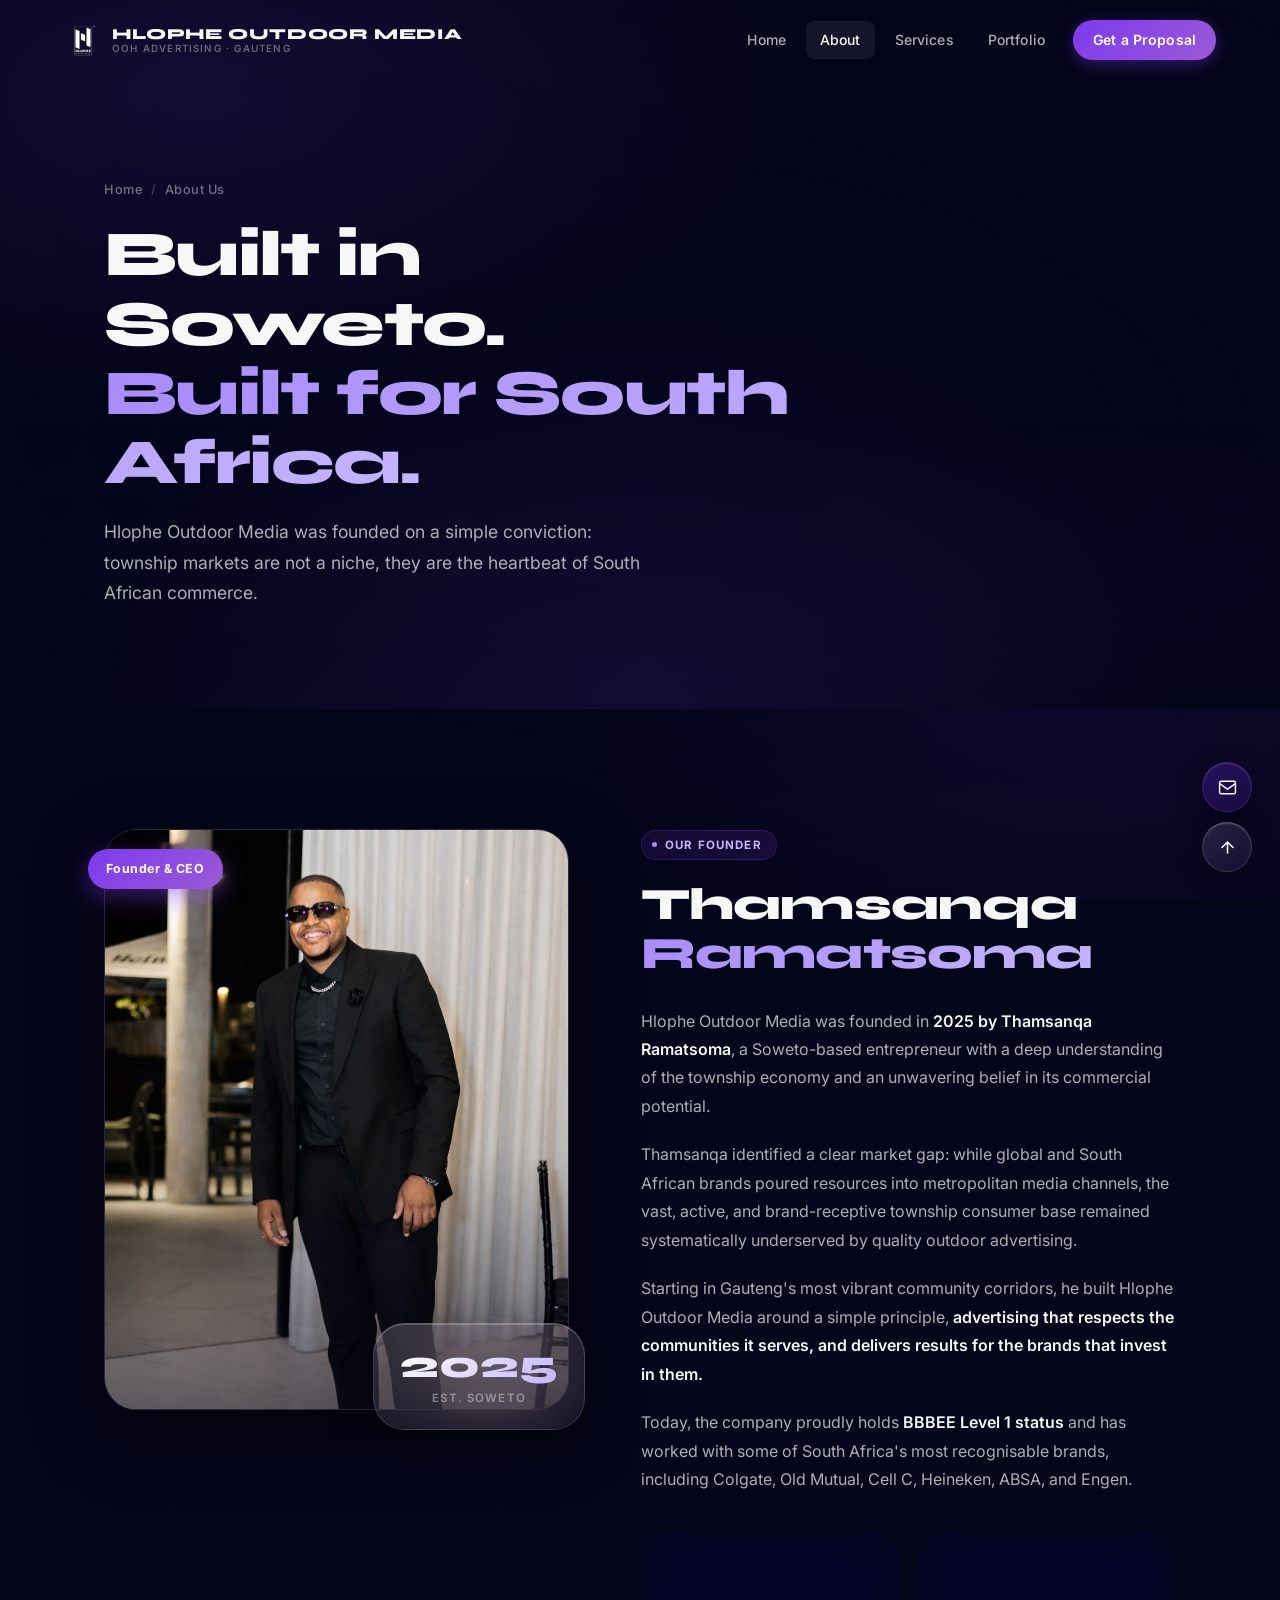
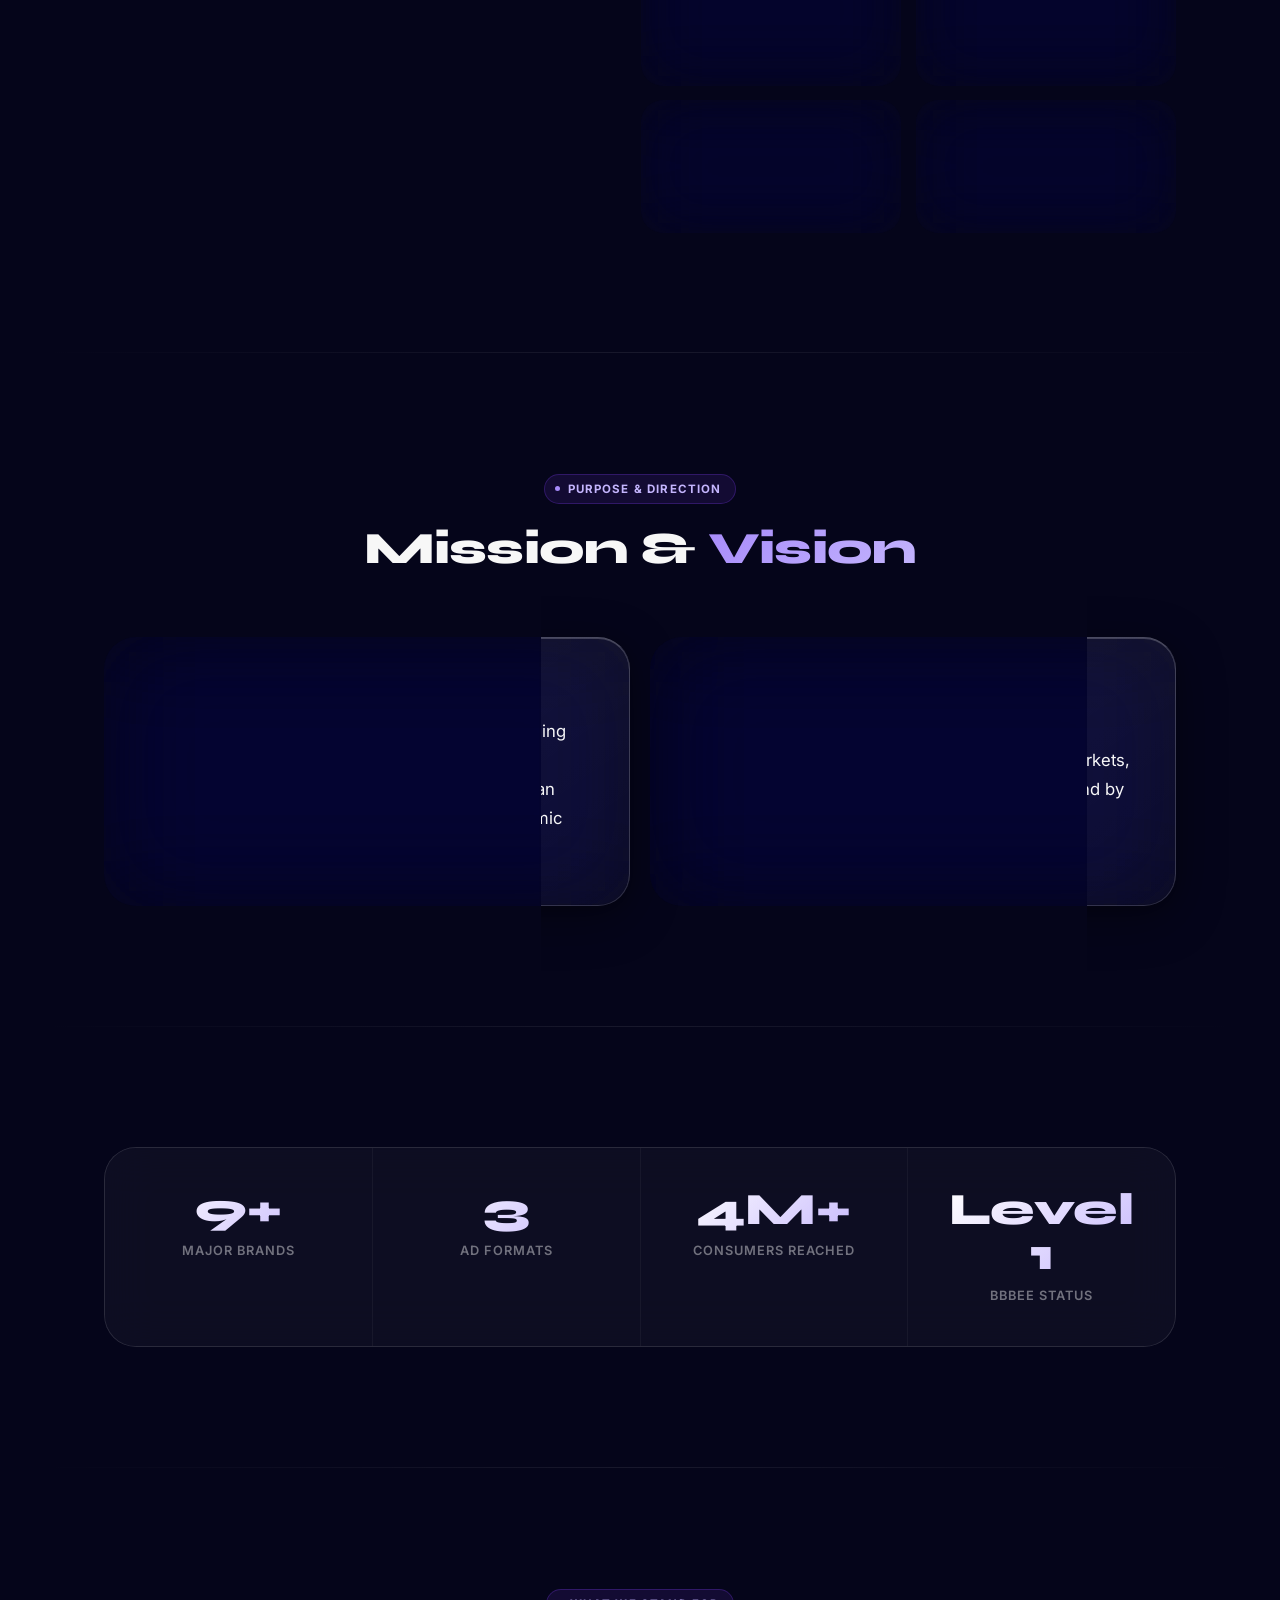
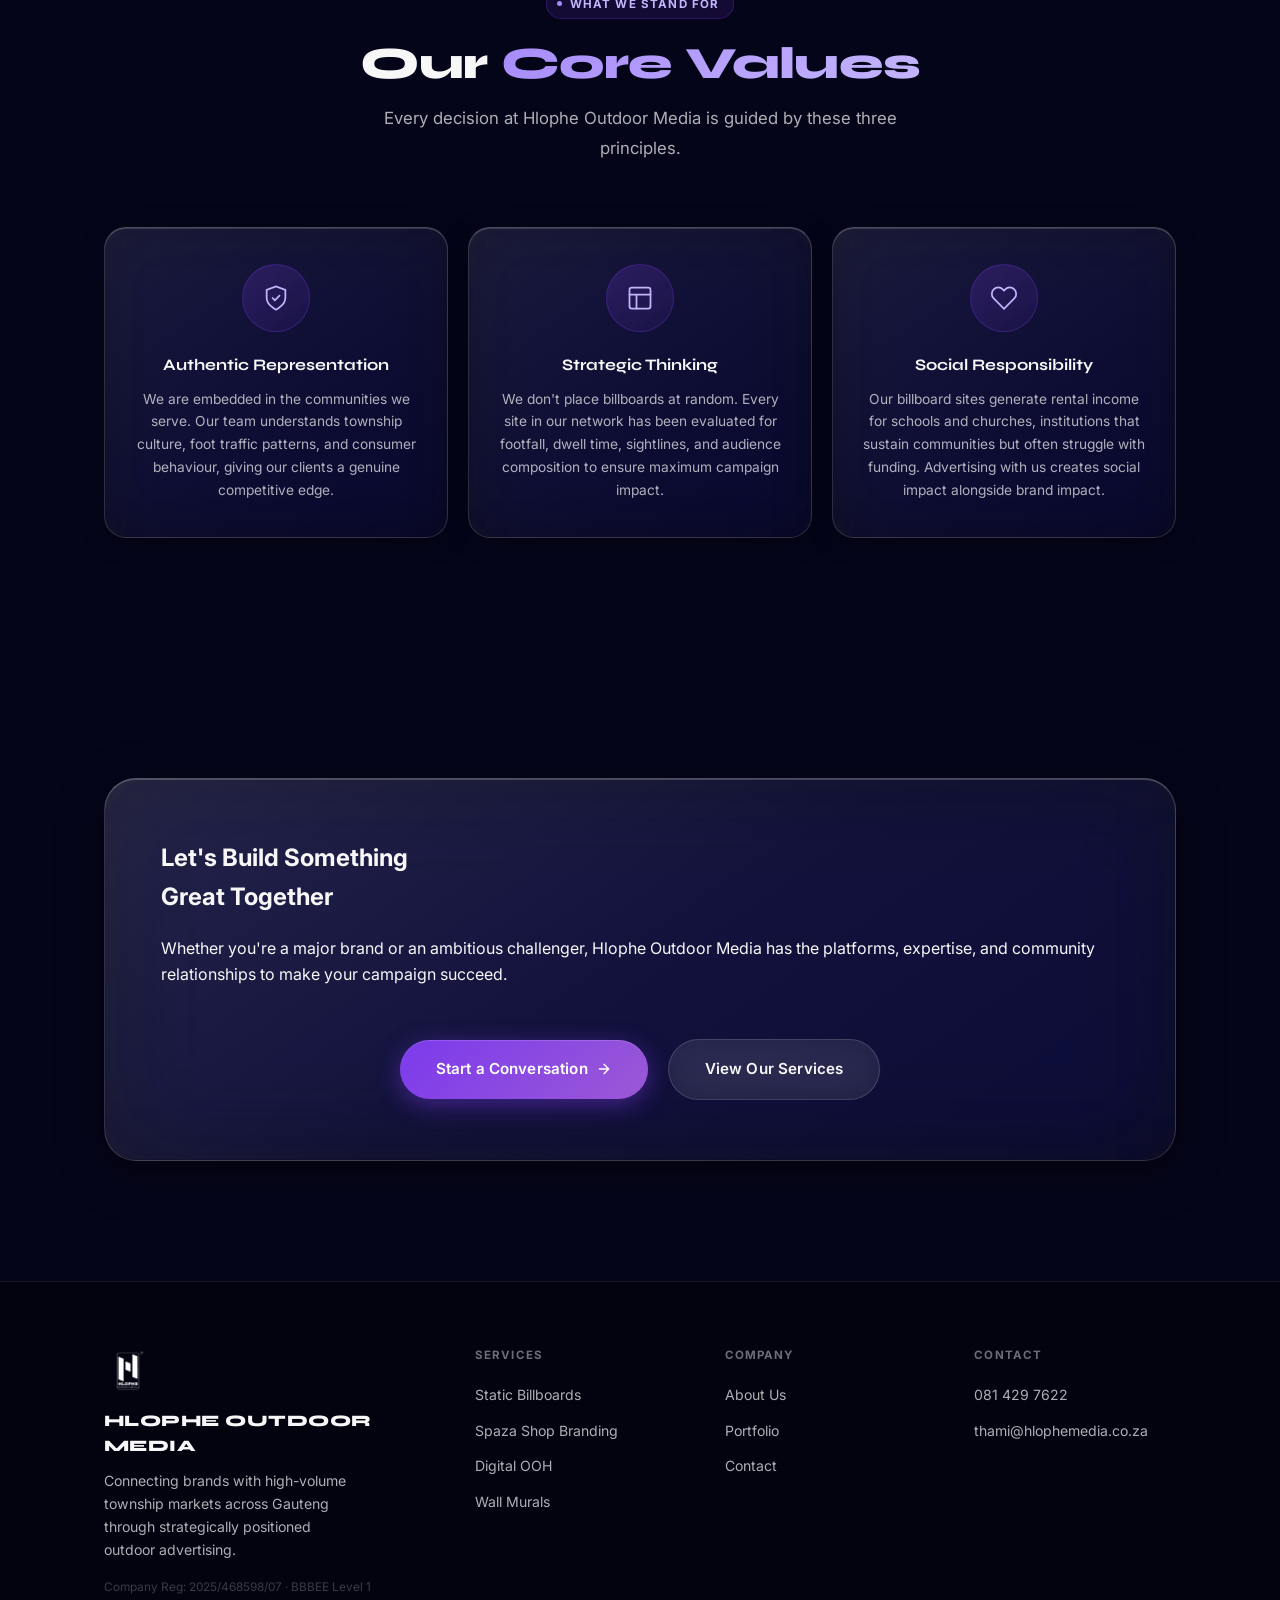
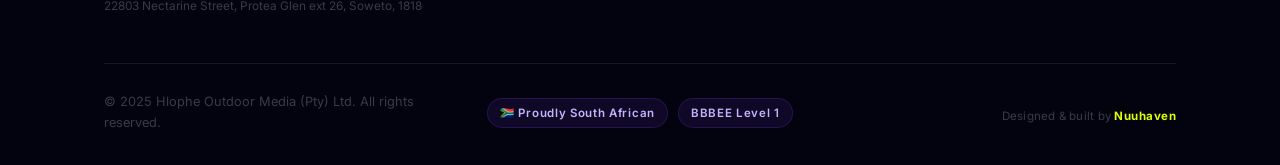
==== commit 12beb618: "Footer: 3-col layout — copyright left, badges centre, Nuuhaven right Co-Authored-By: Claude Sonnet 4" ====
--- a/about.html
+++ b/about.html
@@ -320,9 +320,8 @@
       </ul></div>
     </div>
     <div class="footer-bottom">
-      <p class="footer-copy">© 2025 Hlophe Outdoor Media (Pty) Ltd. All rights reserved.</p>
-      <p class="footer-designed-by">Designed &amp; built by <a href="https://nuuhaven.com/" target="_blank" rel="noopener" class="nuuhaven-link">Nuuhaven</a></p>
-      <div class="footer-badges"><span class="footer-badge">🇿🇦 Proudly South African</span><span class="footer-badge">BBBEE Level 1</span></div>
+      <p class="footer-copy">© 2025 Hlophe Outdoor Media (Pty) Ltd. All rights reserved.</p>      <div class="footer-badges"><span class="footer-badge">🇿🇦 Proudly South African</span><span class="footer-badge">BBBEE Level 1</span></div>
+      <p class="footer-designed-by" style="justify-self:end;text-align:right;">Designed &amp; built by <a href="https://nuuhaven.com/" target="_blank" rel="noopener" class="nuuhaven-link">Nuuhaven</a></p>
     </div>
   </div>
 </footer>
--- a/css/style.css
+++ b/css/style.css
@@ -587,11 +587,14 @@
 .footer-col ul a { font-size: 0.88rem; color: var(--t2); transition: color 0.2s; }
 .footer-col ul a:hover { color: var(--accent-pale); }
 .footer-bottom {
-  display: flex; justify-content: space-between; align-items: center;
-  padding-top: 28px; flex-wrap: wrap; gap: 12px;
-}
-.footer-copy { font-size: 0.8rem; color: var(--t4); }
-.footer-badges { display: flex; gap: 10px; flex-wrap: wrap; }
+  display: grid;
+  grid-template-columns: 1fr auto 1fr;
+  align-items: center;
+  padding-top: 28px;
+  gap: 16px;
+}
+.footer-copy { font-size: 0.8rem; color: var(--t4); justify-self: start; }
+.footer-badges { display: flex; gap: 10px; flex-wrap: wrap; justify-self: center; }
 .footer-badge {
   padding: 5px 12px; border-radius: 50px;
   background: rgba(124,58,237,0.10);
@@ -619,7 +622,9 @@
   .nav-brand-sub { font-size: 0.56rem; }
   .stats-grid { grid-template-columns: 1fr 1fr; }
   .footer-grid { grid-template-columns: 1fr; gap: 28px; }
-  .footer-bottom { flex-direction: column; align-items: flex-start; }
+  .footer-bottom { grid-template-columns: 1fr; justify-items: center; text-align: center; }
+  .footer-copy { justify-self: center; text-align: center; }
+  .footer-designed-by { justify-self: center !important; text-align: center !important; }
   .section-heading { font-size: clamp(1.8rem, 6vw, 2.4rem); }
   .page-hero { padding: 140px 0 72px; }
 }
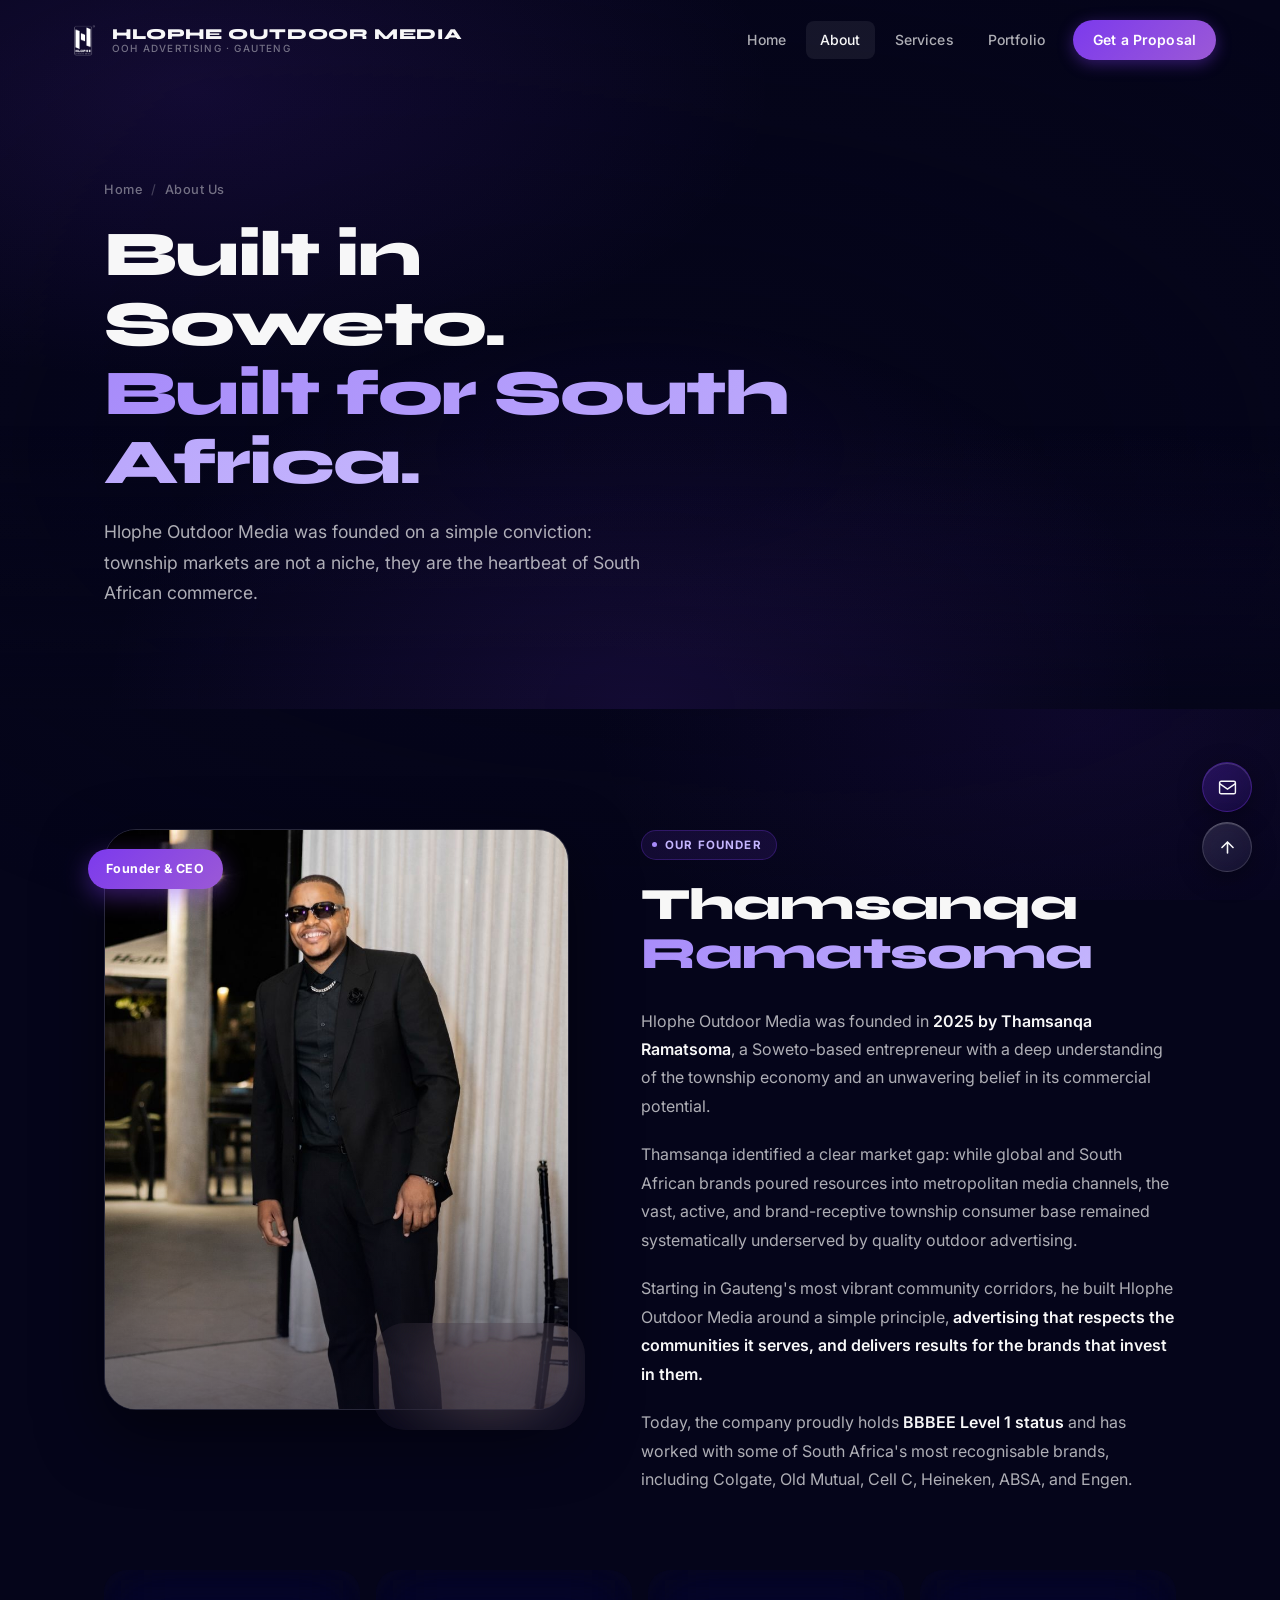
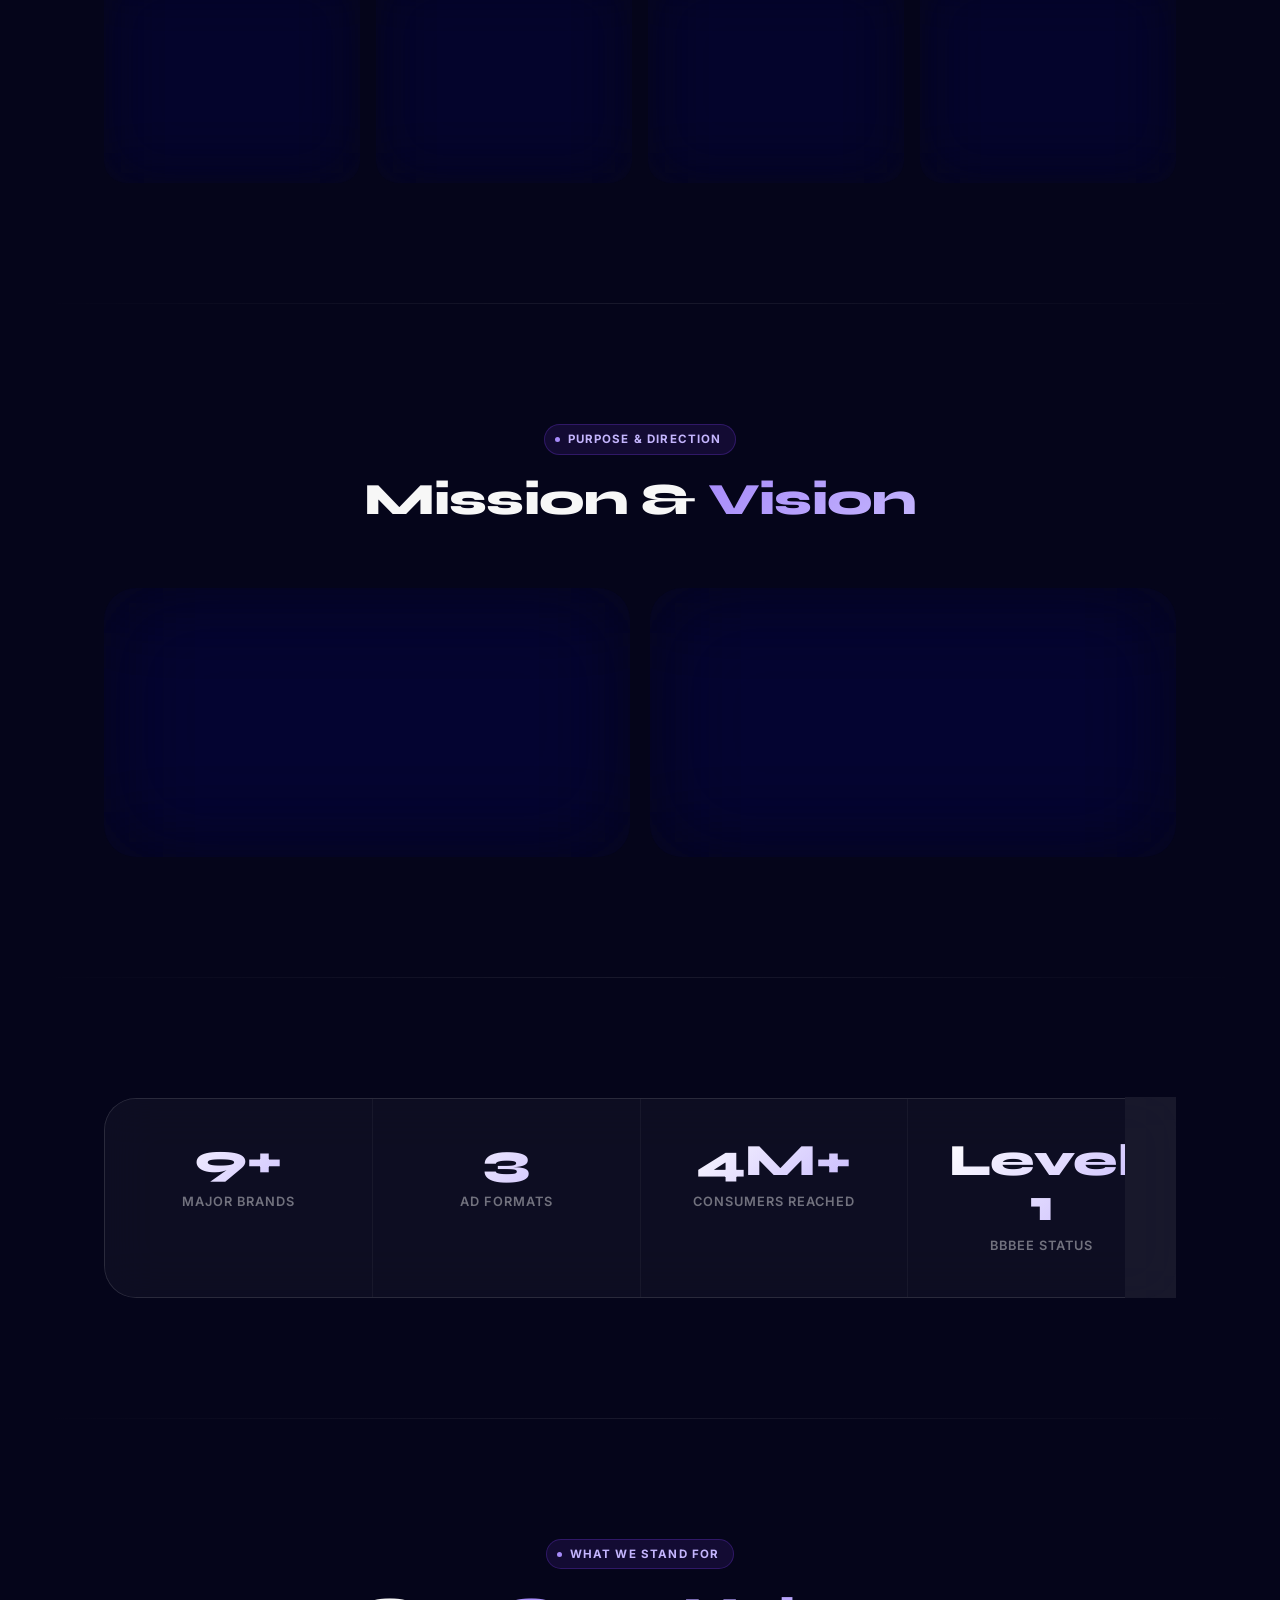
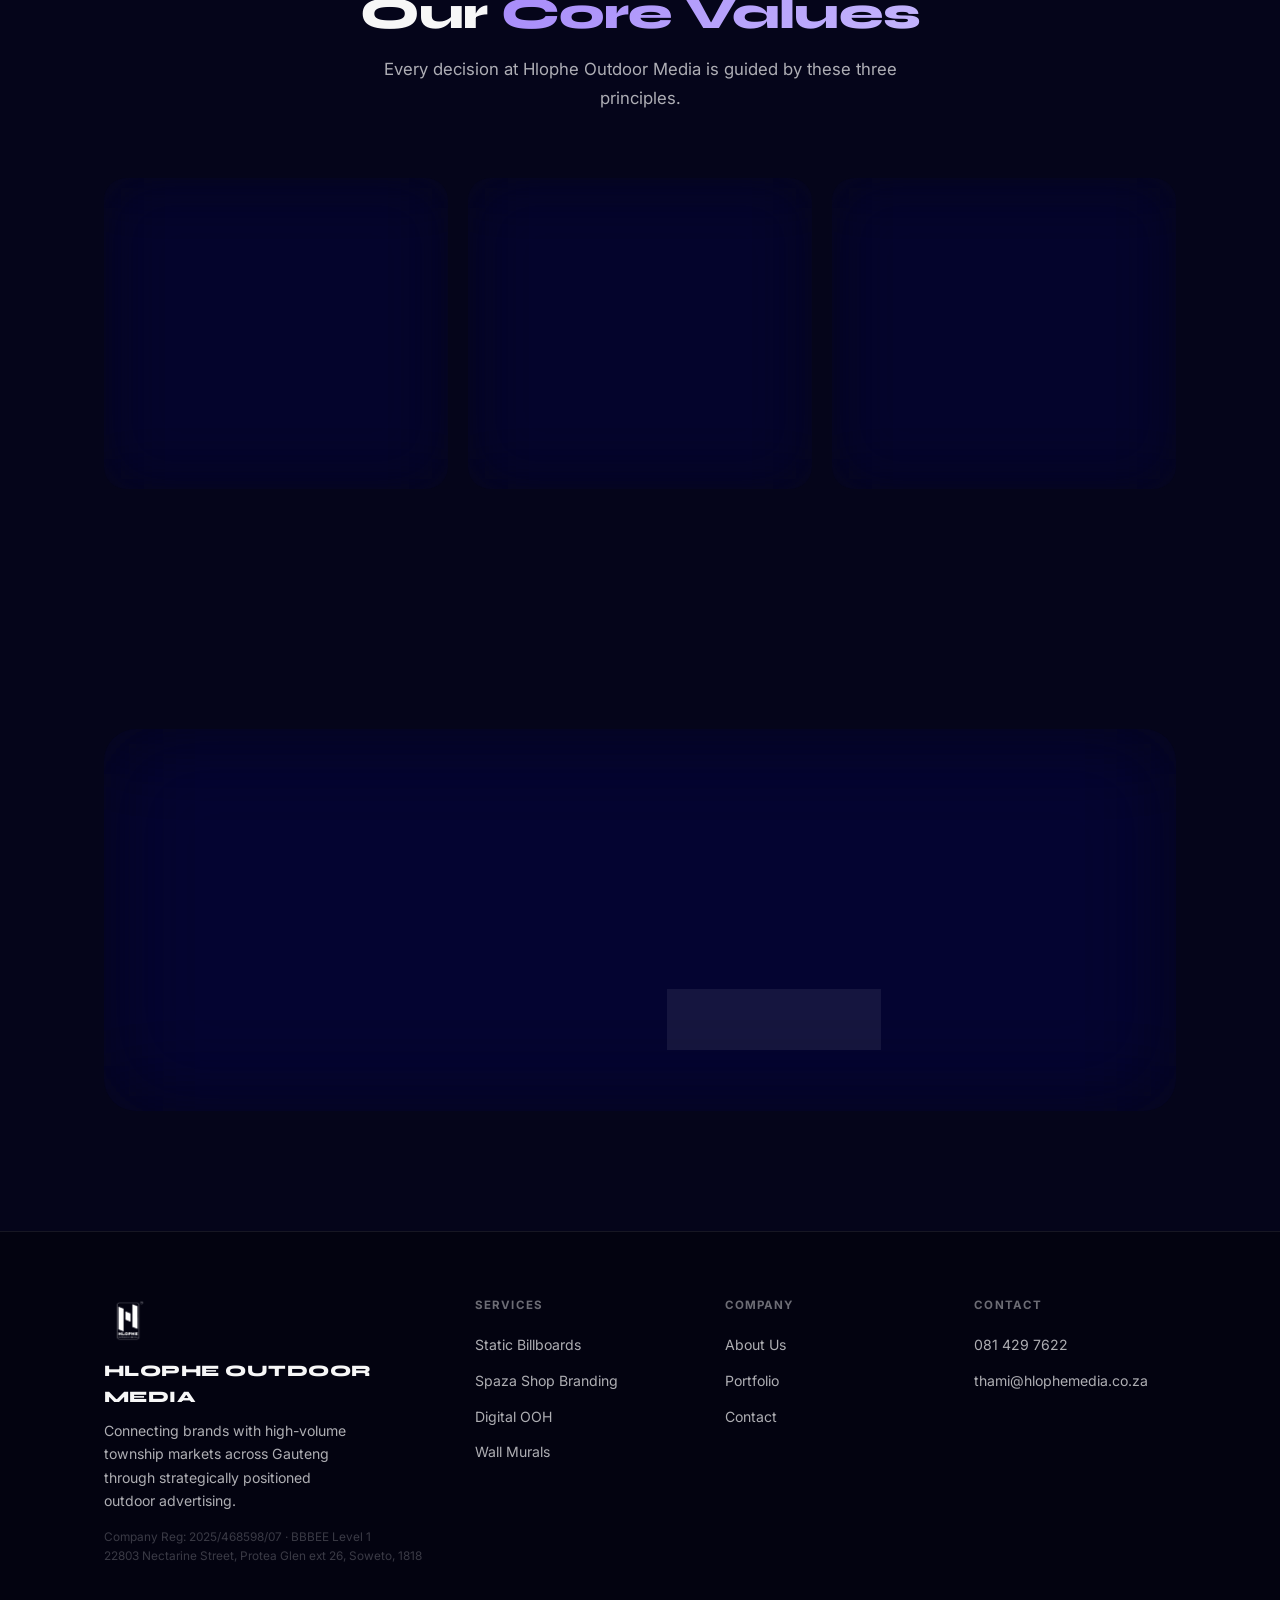
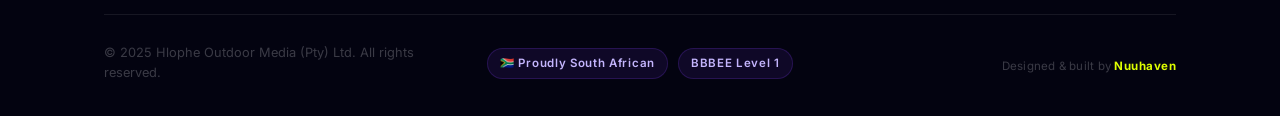
==== commit f64ad7f4: "About: move 4 values into full-width 4-column row below founder section Co-Authored-By: Claude Sonne" ====
--- a/about.html
+++ b/about.html
@@ -62,13 +62,22 @@
 .about-text p { color: var(--t2); font-size: 1.0rem; line-height: 1.78; margin-bottom: 20px; }
 .about-text p strong { color: var(--t1); font-weight: 600; }
 .about-values {
-  display: grid; grid-template-columns: 1fr 1fr; gap: 14px; margin-top: 40px;
-}
-.val-card { padding: 22px 20px; display: flex; gap: 14px; align-items: flex-start; }
-.val-card .icon-wrap { flex-shrink: 0; width: 40px; height: 40px; border-radius: 10px; }
-.val-card .icon-wrap svg { width: 18px; height: 18px; }
-.val-title { font-size: 0.9rem; font-weight: 700; margin-bottom: 4px; }
-.val-desc { font-size: 0.8rem; color: var(--t2); line-height: 1.55; }
+  display: grid; grid-template-columns: repeat(4, 1fr); gap: 16px; margin-top: 56px;
+}
+.val-card {
+  padding: 28px 24px; display: flex; flex-direction: column;
+  gap: 14px; align-items: flex-start; text-align: left;
+}
+.val-card .icon-wrap { flex-shrink: 0; width: 44px; height: 44px; border-radius: 12px; }
+.val-card .icon-wrap svg { width: 20px; height: 20px; }
+.val-title { font-size: 1rem; font-weight: 700; margin-bottom: 6px; font-family: 'Syne', sans-serif; }
+.val-desc { font-size: 0.83rem; color: var(--t2); line-height: 1.65; }
+@media (max-width: 768px) {
+  .about-values { grid-template-columns: 1fr 1fr; gap: 12px; }
+}
+@media (max-width: 480px) {
+  .about-values { grid-template-columns: 1fr; }
+}
 
 /* Mission / Vision */
 .mv-grid { display: grid; grid-template-columns: 1fr 1fr; gap: 20px; }
@@ -162,32 +171,32 @@
         <p>Thamsanqa identified a clear market gap: while global and South African brands poured resources into metropolitan media channels, the vast, active, and brand-receptive township consumer base remained systematically underserved by quality outdoor advertising.</p>
         <p>Starting in Gauteng's most vibrant community corridors, he built Hlophe Outdoor Media around a simple principle, <strong>advertising that respects the communities it serves, and delivers results for the brands that invest in them.</strong></p>
         <p>Today, the company proudly holds <strong>BBBEE Level 1 status</strong> and has worked with some of South Africa's most recognisable brands, including Colgate, Old Mutual, Cell C, Heineken, ABSA, and Engen.</p>
-        <div class="about-values">
-          <div class="val-card glass">
-            <div class="icon-wrap">
-              <svg viewBox="0 0 24 24" fill="none" stroke="currentColor" stroke-width="1.5"><circle cx="12" cy="12" r="10"/><circle cx="12" cy="12" r="6"/><circle cx="12" cy="12" r="2" fill="currentColor" stroke="none"/></svg>
-            </div>
-            <div><div class="val-title">Precision</div><div class="val-desc">Sites selected for maximum reach and relevance within each community.</div></div>
-          </div>
-          <div class="val-card glass">
-            <div class="icon-wrap">
-              <svg viewBox="0 0 24 24" fill="none" stroke="currentColor" stroke-width="1.5"><path d="M12 22s8-4 8-10V5l-8-3-8 3v7c0 6 8 10 8 10z"/></svg>
-            </div>
-            <div><div class="val-title">Integrity</div><div class="val-desc">Transparent pricing, honest reporting, and genuine community partnerships.</div></div>
-          </div>
-          <div class="val-card glass">
-            <div class="icon-wrap">
-              <svg viewBox="0 0 24 24" fill="none" stroke="currentColor" stroke-width="1.5"><path d="M17 21v-2a4 4 0 00-4-4H5a4 4 0 00-4 4v2"/><circle cx="9" cy="7" r="4"/><path d="M23 21v-2a4 4 0 00-3-3.87M16 3.13a4 4 0 010 7.75"/></svg>
-            </div>
-            <div><div class="val-title">Community</div><div class="val-desc">Rental income channelled to schools and churches across our site network.</div></div>
-          </div>
-          <div class="val-card glass">
-            <div class="icon-wrap">
-              <svg viewBox="0 0 24 24" fill="none" stroke="currentColor" stroke-width="1.5"><polyline points="22 7 13.5 15.5 8.5 10.5 2 17"/><polyline points="16 7 22 7 22 13"/></svg>
-            </div>
-            <div><div class="val-title">Results</div><div class="val-desc">Every site chosen to maximise brand exposure, recall, and campaign ROI.</div></div>
-          </div>
-        </div>
+      </div>
+    </div>
+    <div class="about-values reveal">
+      <div class="val-card glass">
+        <div class="icon-wrap">
+          <svg viewBox="0 0 24 24" fill="none" stroke="currentColor" stroke-width="1.5"><circle cx="12" cy="12" r="10"/><circle cx="12" cy="12" r="6"/><circle cx="12" cy="12" r="2" fill="currentColor" stroke="none"/></svg>
+        </div>
+        <div><div class="val-title">Precision</div><div class="val-desc">Sites selected for maximum reach and relevance within each community.</div></div>
+      </div>
+      <div class="val-card glass">
+        <div class="icon-wrap">
+          <svg viewBox="0 0 24 24" fill="none" stroke="currentColor" stroke-width="1.5"><path d="M12 22s8-4 8-10V5l-8-3-8 3v7c0 6 8 10 8 10z"/></svg>
+        </div>
+        <div><div class="val-title">Integrity</div><div class="val-desc">Transparent pricing, honest reporting, and genuine community partnerships.</div></div>
+      </div>
+      <div class="val-card glass">
+        <div class="icon-wrap">
+          <svg viewBox="0 0 24 24" fill="none" stroke="currentColor" stroke-width="1.5"><path d="M17 21v-2a4 4 0 00-4-4H5a4 4 0 00-4 4v2"/><circle cx="9" cy="7" r="4"/><path d="M23 21v-2a4 4 0 00-3-3.87M16 3.13a4 4 0 010 7.75"/></svg>
+        </div>
+        <div><div class="val-title">Community</div><div class="val-desc">Rental income channelled to schools and churches across our site network.</div></div>
+      </div>
+      <div class="val-card glass">
+        <div class="icon-wrap">
+          <svg viewBox="0 0 24 24" fill="none" stroke="currentColor" stroke-width="1.5"><polyline points="22 7 13.5 15.5 8.5 10.5 2 17"/><polyline points="16 7 22 7 22 13"/></svg>
+        </div>
+        <div><div class="val-title">Results</div><div class="val-desc">Every site chosen to maximise brand exposure, recall, and campaign ROI.</div></div>
       </div>
     </div>
   </div>
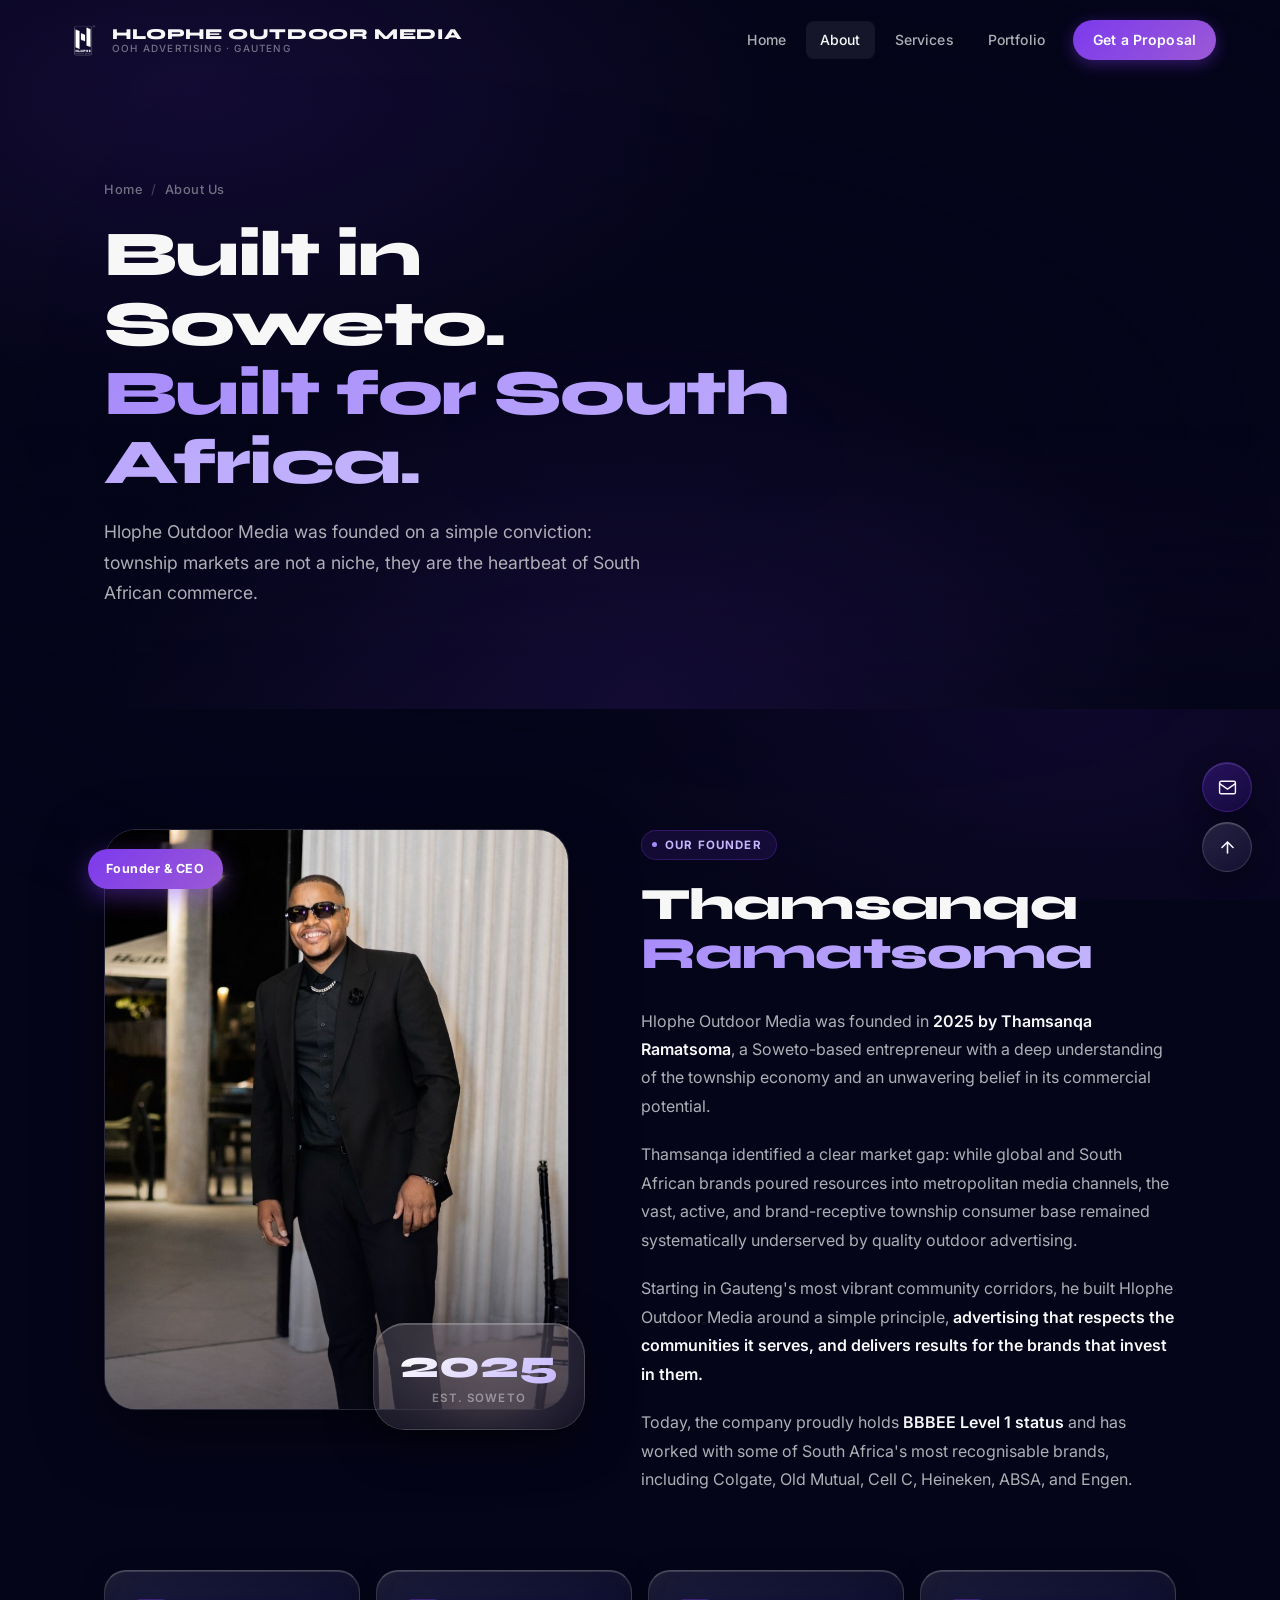
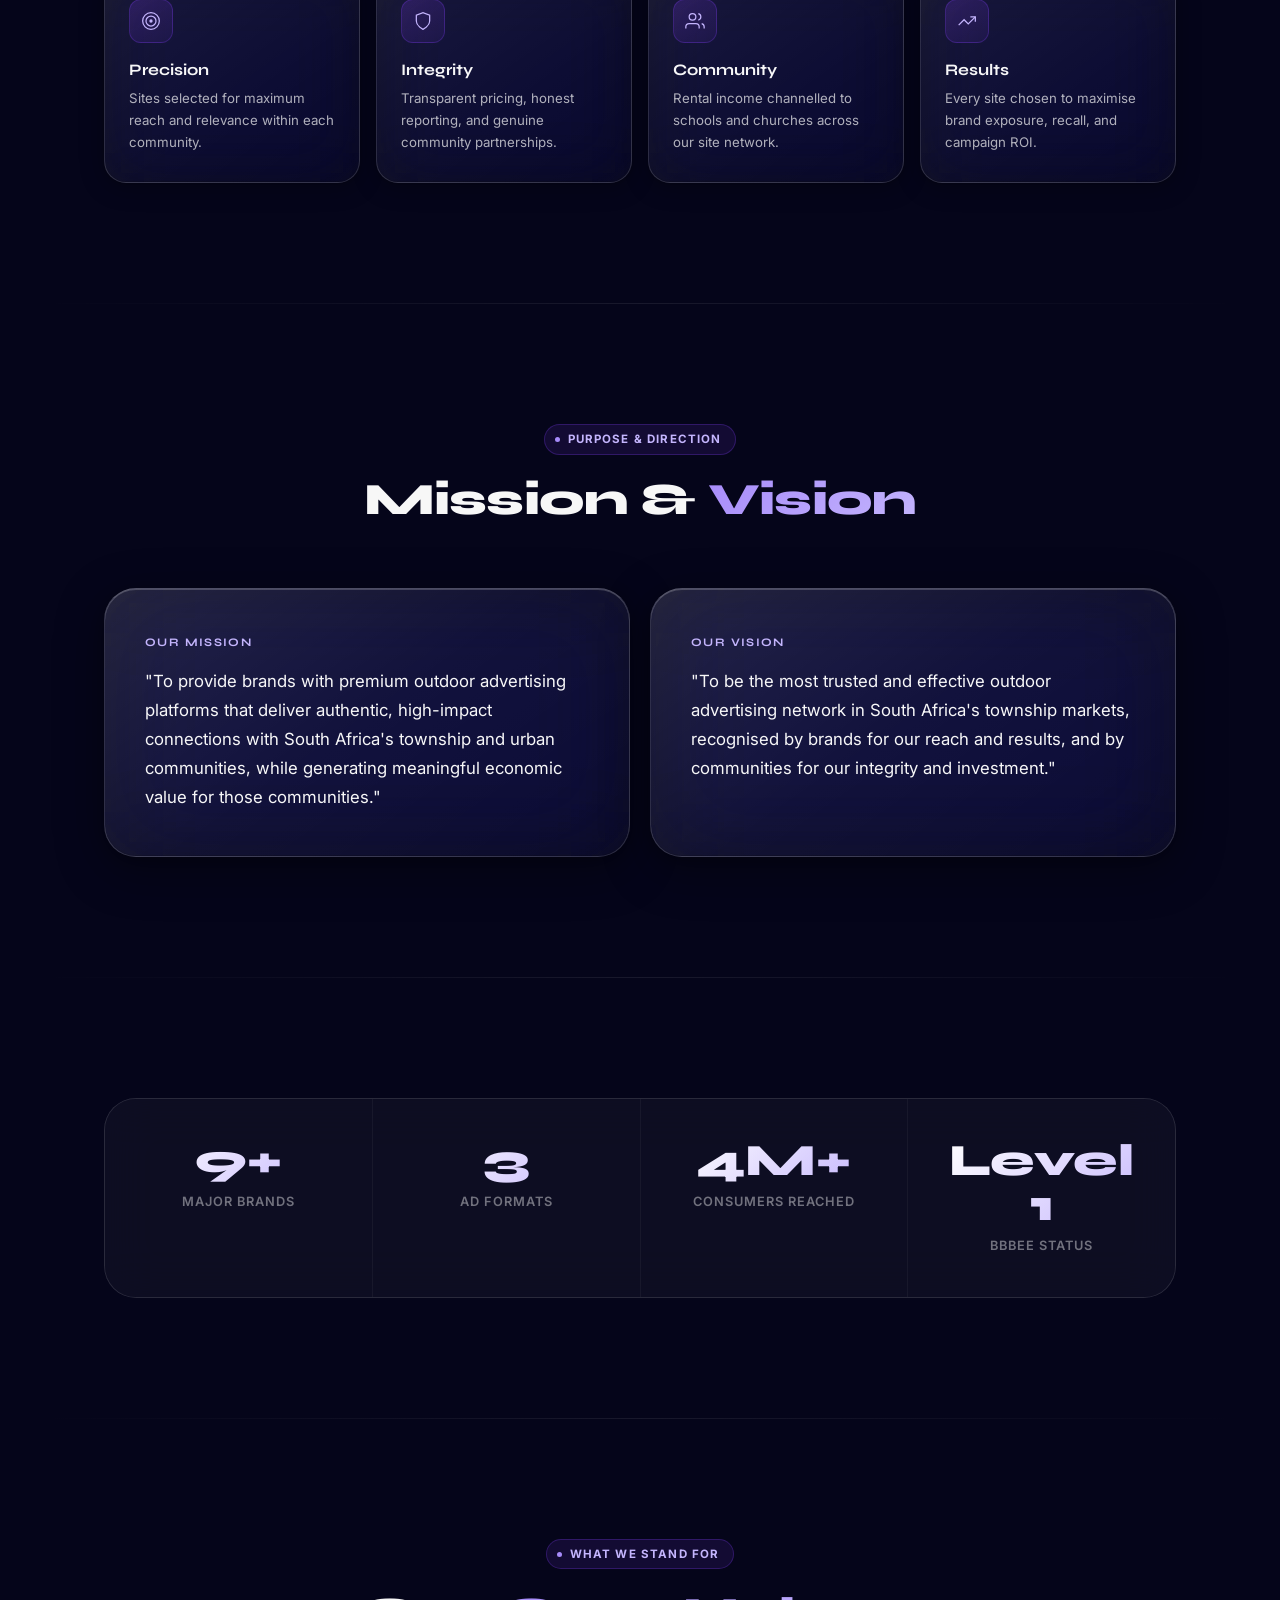
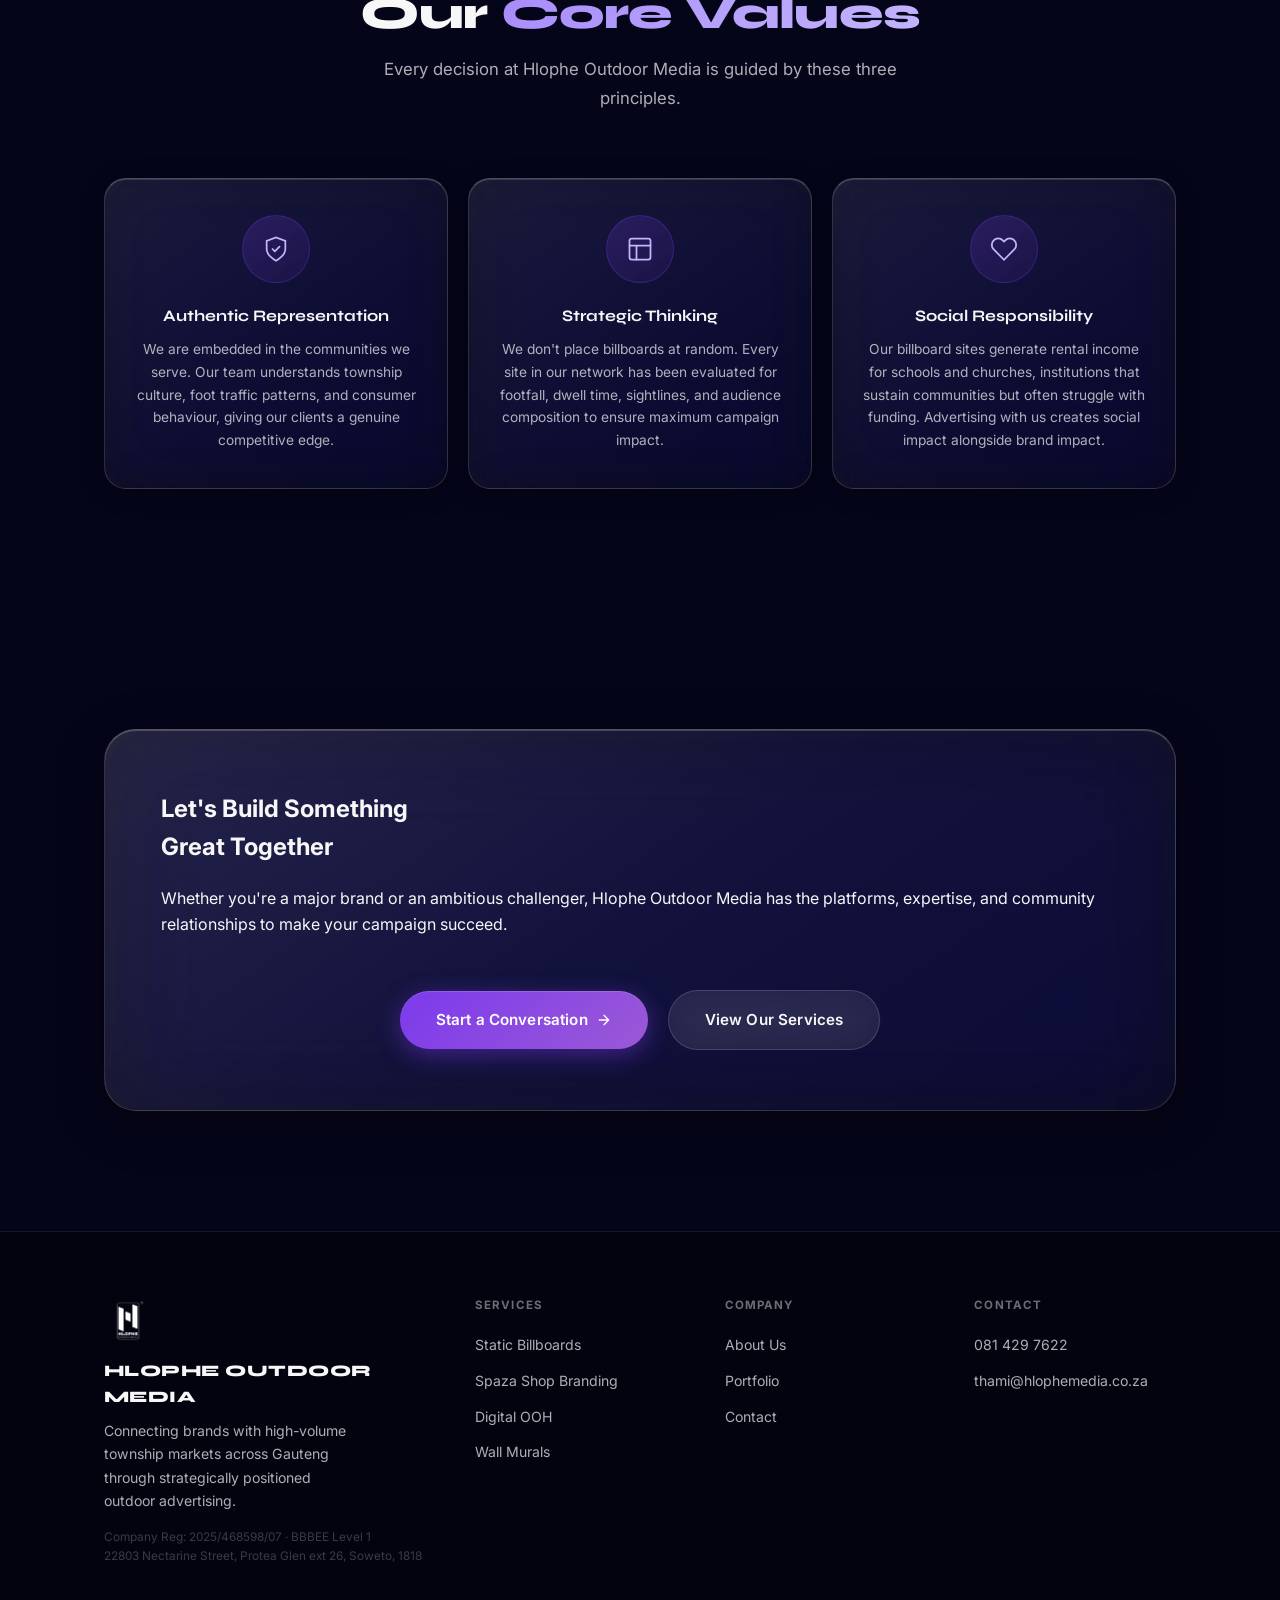
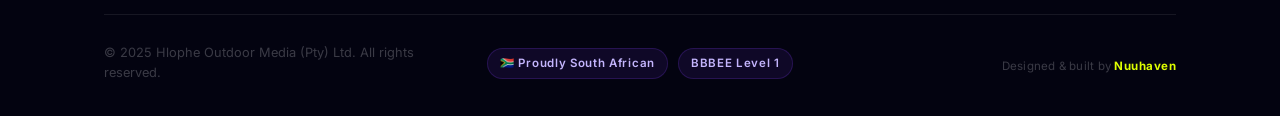
==== commit a0b80ee8: "Mobile optimise — tighter spacing, fix grid conflicts, hero/nav/stats/buttons on small screens Co-Au" ====
--- a/about.html
+++ b/about.html
@@ -72,10 +72,11 @@
 .val-card .icon-wrap svg { width: 20px; height: 20px; }
 .val-title { font-size: 1rem; font-weight: 700; margin-bottom: 6px; font-family: 'Syne', sans-serif; }
 .val-desc { font-size: 0.83rem; color: var(--t2); line-height: 1.65; }
-@media (max-width: 768px) {
-  .about-values { grid-template-columns: 1fr 1fr; gap: 12px; }
-}
-@media (max-width: 480px) {
+@media (max-width: 600px) {
+  .about-values { grid-template-columns: 1fr 1fr; gap: 10px; margin-top: 32px; }
+  .val-card { padding: 20px 16px; }
+}
+@media (max-width: 420px) {
   .about-values { grid-template-columns: 1fr; }
 }
 
--- a/css/style.css
+++ b/css/style.css
@@ -612,7 +612,7 @@
   .footer-grid { grid-template-columns: 1fr 1fr; gap: 36px; }
 }
 @media (max-width: 768px) {
-  :root { --gutter: 24px; --section-v: 72px; }
+  :root { --gutter: 24px; --section-v: 64px; }
   #navbar { padding: 14px var(--gutter); }
   #navbar.scrolled { padding: 10px var(--gutter); }
   .nav-links { display: none; }
@@ -621,22 +621,39 @@
   .nav-brand-name { font-size: 0.82rem; letter-spacing: 0.02em; }
   .nav-brand-sub { font-size: 0.56rem; }
   .stats-grid { grid-template-columns: 1fr 1fr; }
+  .stat-sub { font-size: 0.66rem; }
   .footer-grid { grid-template-columns: 1fr; gap: 28px; }
-  .footer-bottom { grid-template-columns: 1fr; justify-items: center; text-align: center; }
+  .footer-bottom { grid-template-columns: 1fr; justify-items: center; text-align: center; gap: 10px; }
   .footer-copy { justify-self: center; text-align: center; }
   .footer-designed-by { justify-self: center !important; text-align: center !important; }
-  .section-heading { font-size: clamp(1.8rem, 6vw, 2.4rem); }
-  .page-hero { padding: 140px 0 72px; }
+  .footer-badges { justify-content: center; }
+  .section-heading { font-size: clamp(1.6rem, 5.5vw, 2.2rem); }
+  .page-hero { padding: 130px 0 60px; }
+  .page-hero h1 { font-size: clamp(1.8rem, 6vw, 2.8rem); }
+  /* hero trust row — wrap and shrink */
+  .hero-trust { gap: 12px; }
+  .hero-trust-sep { display: none; }
+  .hero-trust-item { font-size: 0.72rem; }
+  /* services inline CTAs */
+  .svc-cta { flex-direction: column; align-items: flex-start; gap: 12px; }
+  .svc-cta .btn { width: 100%; max-width: 300px; justify-content: center; }
 }
 @media (max-width: 480px) {
-  :root { --gutter: 16px; }
+  :root { --gutter: 16px; --section-v: 52px; }
   .nav-brand { gap: 7px; }
   .nav-brand img { height: 26px; }
   .nav-brand-name { font-size: 0.72rem; letter-spacing: 0.01em; }
   .nav-brand-sub { display: none; }
-  .stats-grid { grid-template-columns: 1fr 1fr; }
-  .heading-xl { font-size: clamp(2.4rem, 10vw, 3.6rem); }
+  .stats-grid { grid-template-columns: 1fr 1fr; gap: 10px; }
+  .stat-card { padding: 20px 14px; }
+  .stat-value { font-size: clamp(1.6rem, 8vw, 2.2rem); }
+  .heading-xl { font-size: clamp(2rem, 9vw, 3rem); }
   .fab-stack { bottom: 20px; right: 16px; }
+  /* hero title tighter on very small screens */
+  .hero-title { font-size: clamp(1.7rem, 7.5vw, 2.4rem) !important; }
+  .hero-sub { font-size: 0.92rem; }
+  /* section labels smaller */
+  .section-label { font-size: 0.68rem; }
 }
 
 /* ===== CTA BANNER TEXT SPACING ===== */
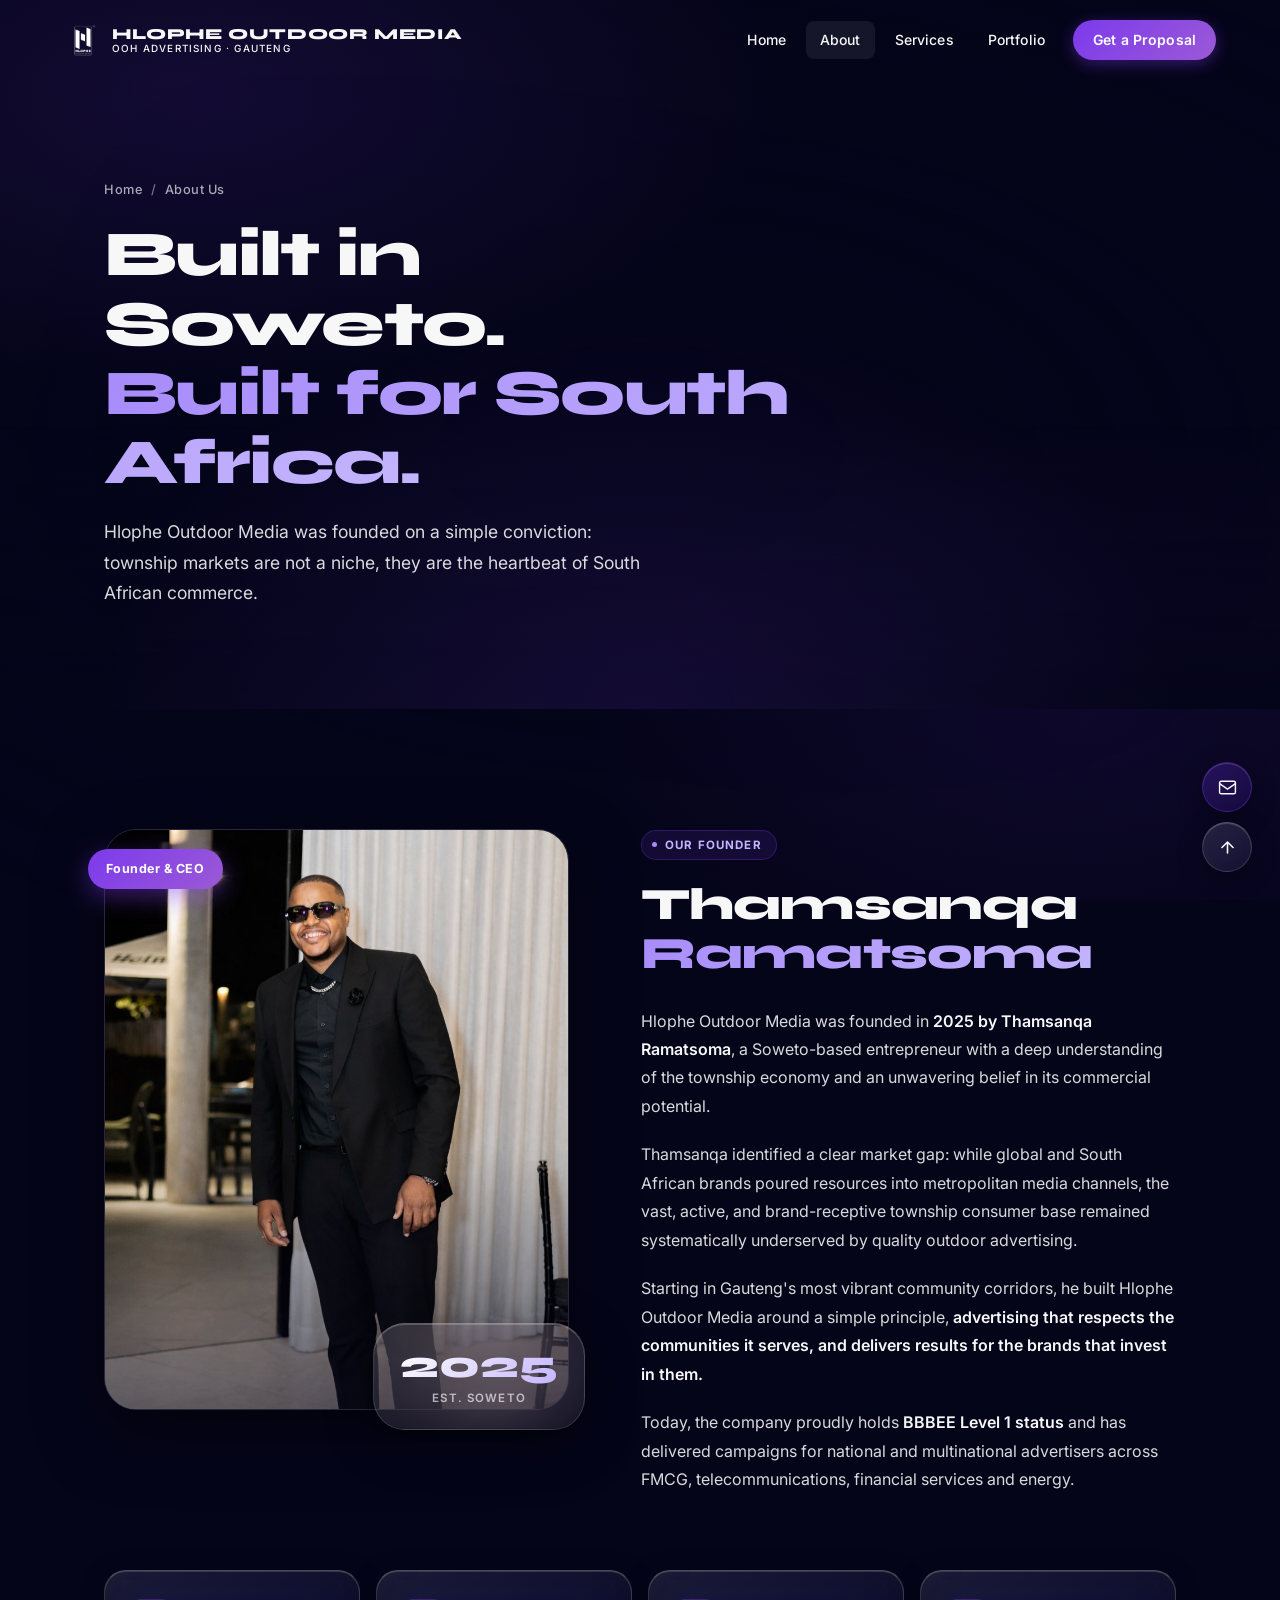
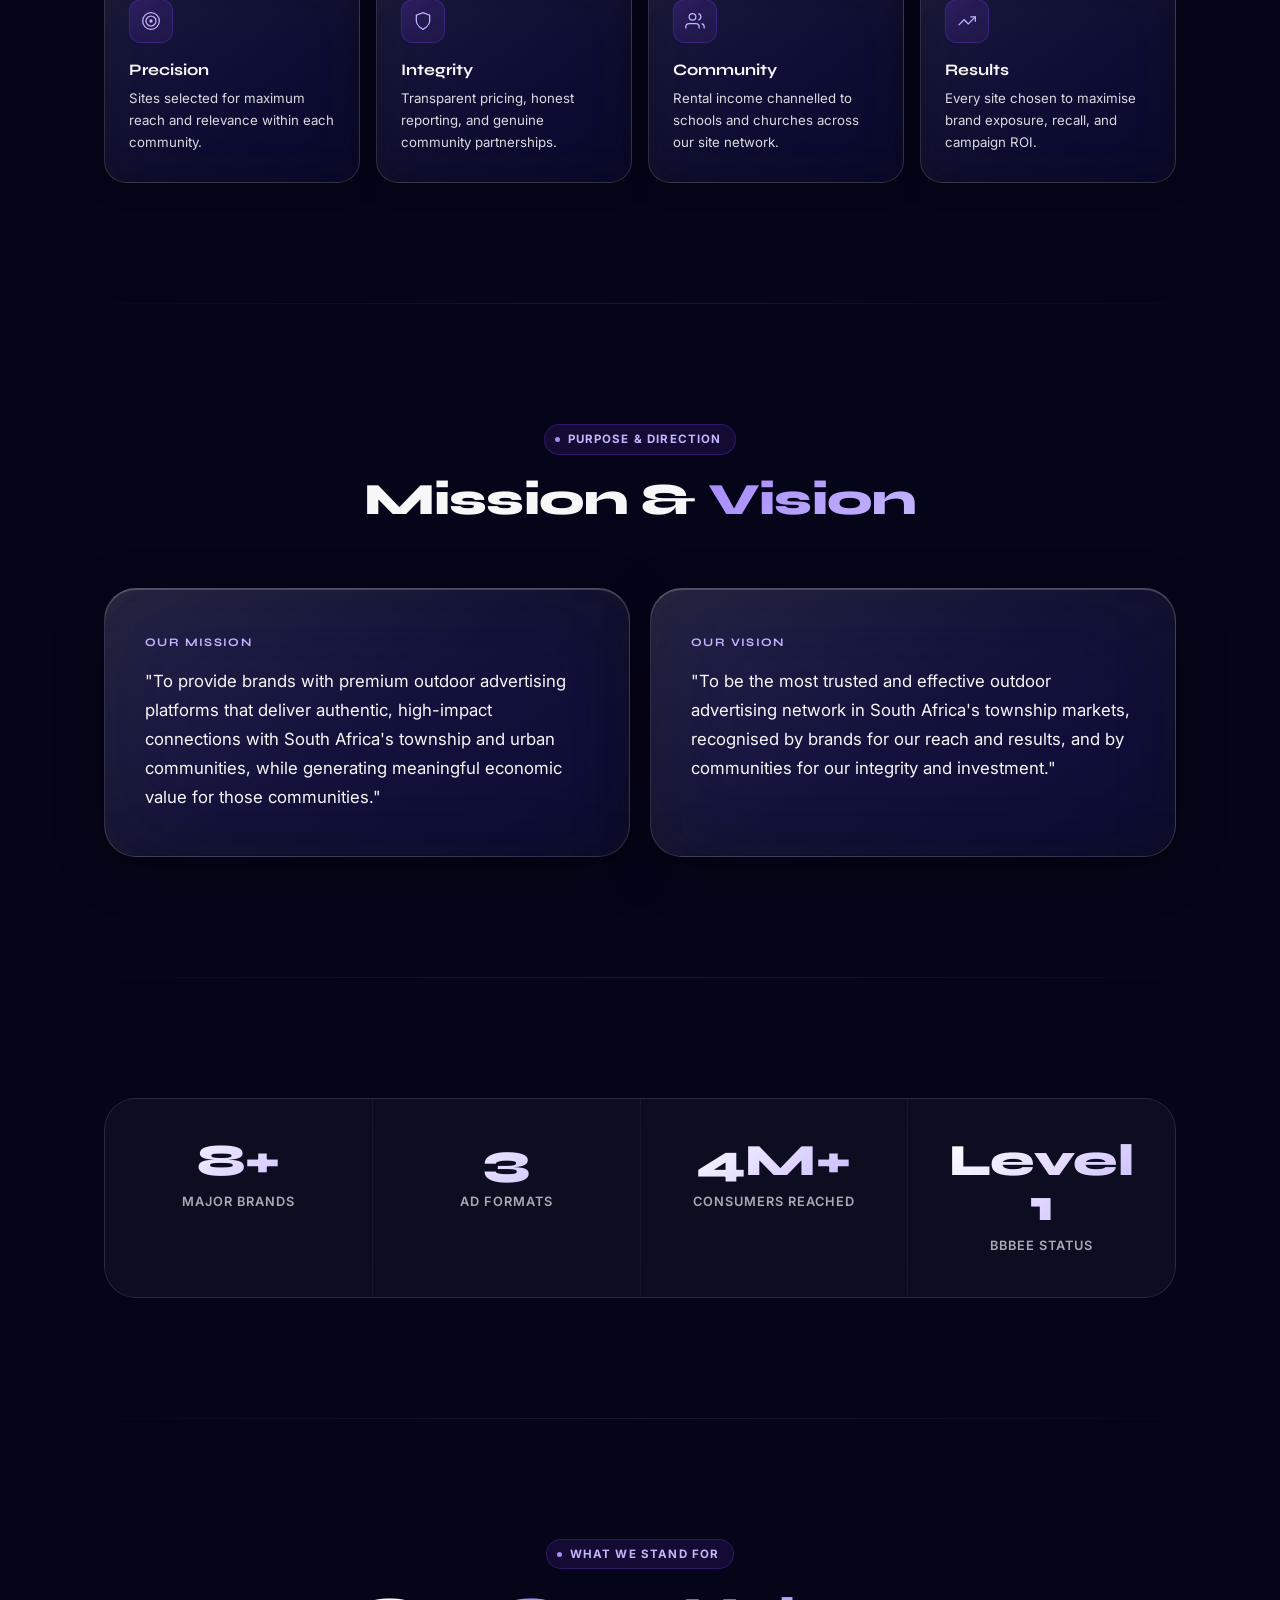
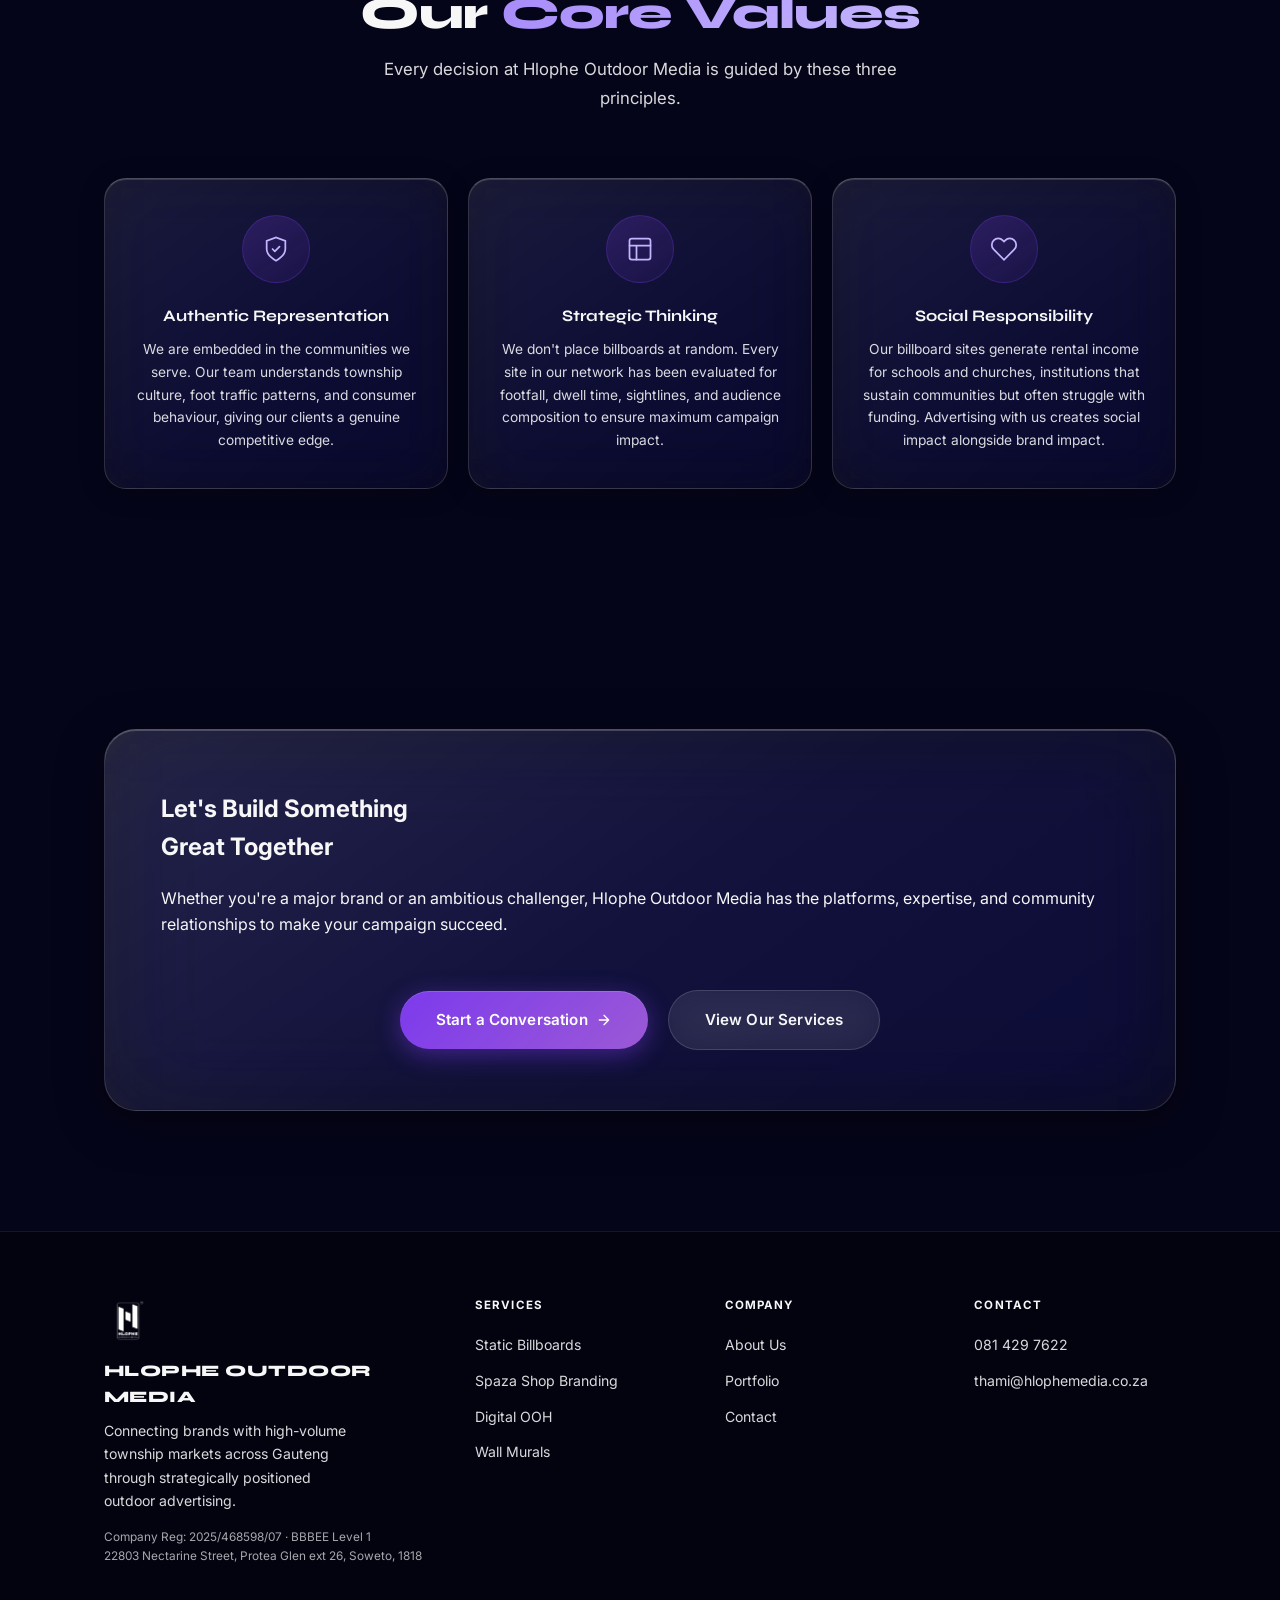
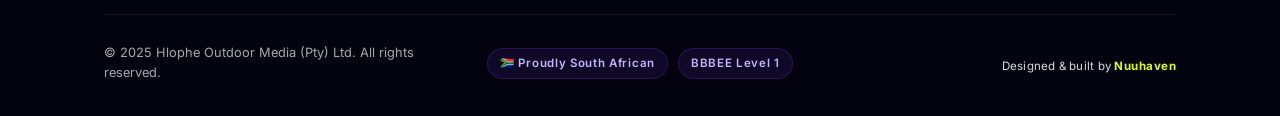
==== commit cf1ae399: "Hide all named client/brand references across the site - Remove client logo marquee (home) and Trust" ====
--- a/about.html
+++ b/about.html
@@ -171,7 +171,7 @@
         <p>Hlophe Outdoor Media was founded in <strong>2025 by Thamsanqa Ramatsoma</strong>, a Soweto-based entrepreneur with a deep understanding of the township economy and an unwavering belief in its commercial potential.</p>
         <p>Thamsanqa identified a clear market gap: while global and South African brands poured resources into metropolitan media channels, the vast, active, and brand-receptive township consumer base remained systematically underserved by quality outdoor advertising.</p>
         <p>Starting in Gauteng's most vibrant community corridors, he built Hlophe Outdoor Media around a simple principle, <strong>advertising that respects the communities it serves, and delivers results for the brands that invest in them.</strong></p>
-        <p>Today, the company proudly holds <strong>BBBEE Level 1 status</strong> and has worked with some of South Africa's most recognisable brands, including Colgate, Old Mutual, Cell C, Heineken, ABSA, and Engen.</p>
+        <p>Today, the company proudly holds <strong>BBBEE Level 1 status</strong> and has delivered campaigns for national and multinational advertisers across FMCG, telecommunications, financial services and energy.</p>
       </div>
     </div>
     <div class="about-values reveal">
--- a/css/style.css
+++ b/css/style.css
@@ -33,9 +33,9 @@
 
   /* Text Hierarchy */
   --t1: rgba(255, 255, 255, 0.97);
-  --t2: rgba(255, 255, 255, 0.68);
-  --t3: rgba(255, 255, 255, 0.42);
-  --t4: rgba(255, 255, 255, 0.22);
+  --t2: rgba(255, 255, 255, 0.85);
+  --t3: rgba(255, 255, 255, 0.65);
+  --t4: rgba(255, 255, 255, 0.45);
 
   /* Layout */
   --max-w:        1200px;
@@ -337,7 +337,7 @@
 }
 .nav-brand-sub {
   font-size: 0.62rem; font-weight: 500; letter-spacing: 0.12em;
-  text-transform: uppercase; color: var(--t3);
+  text-transform: uppercase; color: var(--t1);
   white-space: nowrap;
 }
 
@@ -349,7 +349,7 @@
   border-radius: 8px;
   font-size: 0.875rem;
   font-weight: 500;
-  color: var(--t2);
+  color: var(--t1);
   transition: all 0.2s;
   letter-spacing: 0.01em;
 }
@@ -402,7 +402,7 @@
 }
 #mobile-menu a {
   font-family: 'Syne', sans-serif; font-size: 2.2rem;
-  font-weight: 800; color: var(--t2); padding: 8px 24px;
+  font-weight: 800; color: var(--t1); padding: 8px 24px;
   transition: color 0.2s;
 }
 #mobile-menu a:hover { color: var(--accent-pale); }
@@ -569,7 +569,7 @@
 }
 .footer-tagline { font-size: 0.88rem; color: var(--t2); line-height: 1.65; max-width: 260px; }
 .footer-designed-by {
-  font-size: 0.72rem; color: var(--t4); margin-top: 6px; letter-spacing: 0.02em;
+  font-size: 0.72rem; color: var(--t2); margin-top: 6px; letter-spacing: 0.02em;
 }
 .nuuhaven-link {
   color: #dfff00;
@@ -578,10 +578,10 @@
   transition: opacity 0.2s;
 }
 .nuuhaven-link:hover { opacity: 0.75; }
-.footer-reg { font-size: 0.74rem; color: var(--t4); margin-top: 16px; line-height: 1.6; }
+.footer-reg { font-size: 0.74rem; color: var(--t3); margin-top: 16px; line-height: 1.6; }
 .footer-col h4 {
   font-size: 0.72rem; font-weight: 700; letter-spacing: 0.1em;
-  text-transform: uppercase; color: var(--t3); margin-bottom: 18px;
+  text-transform: uppercase; color: var(--t1); margin-bottom: 18px;
 }
 .footer-col ul { list-style: none; display: flex; flex-direction: column; gap: 10px; }
 .footer-col ul a { font-size: 0.88rem; color: var(--t2); transition: color 0.2s; }
@@ -593,7 +593,7 @@
   padding-top: 28px;
   gap: 16px;
 }
-.footer-copy { font-size: 0.8rem; color: var(--t4); justify-self: start; }
+.footer-copy { font-size: 0.8rem; color: var(--t3); justify-self: start; }
 .footer-badges { display: flex; gap: 10px; flex-wrap: wrap; justify-self: center; }
 .footer-badge {
   padding: 5px 12px; border-radius: 50px;
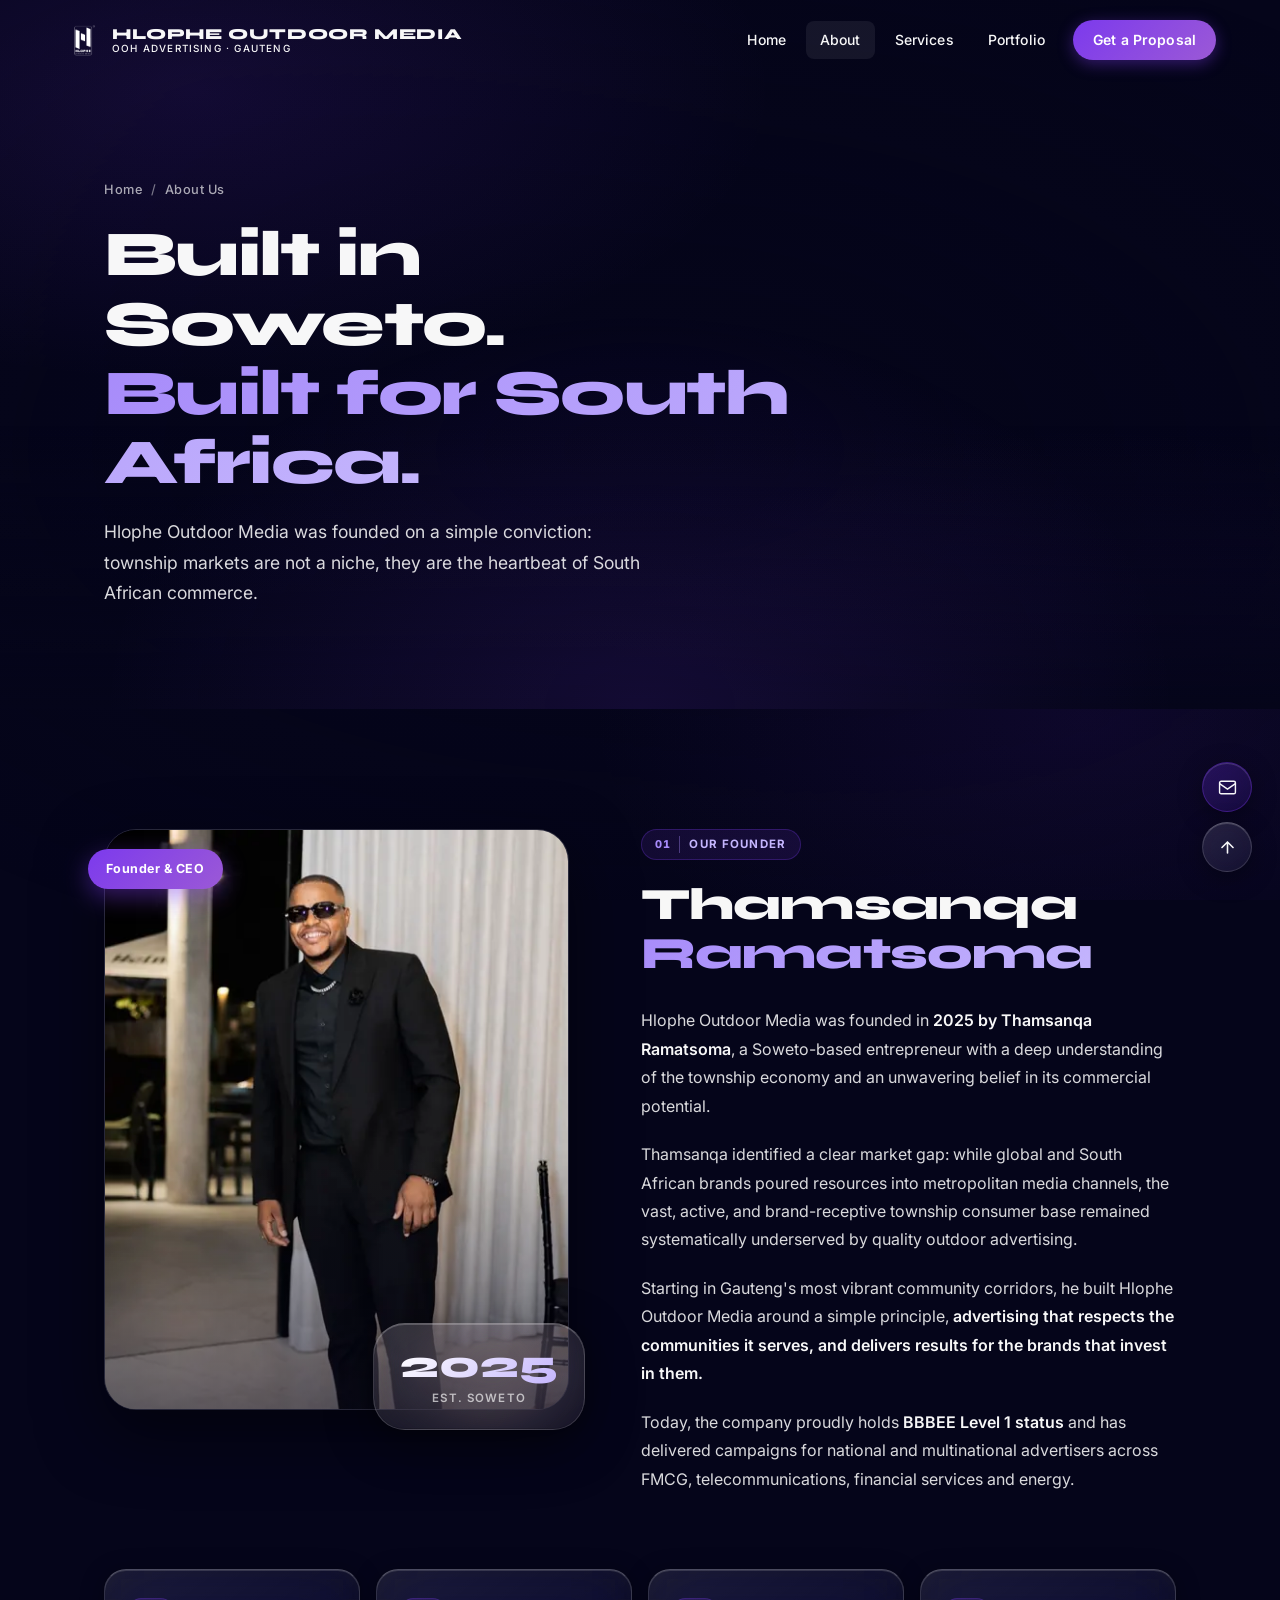
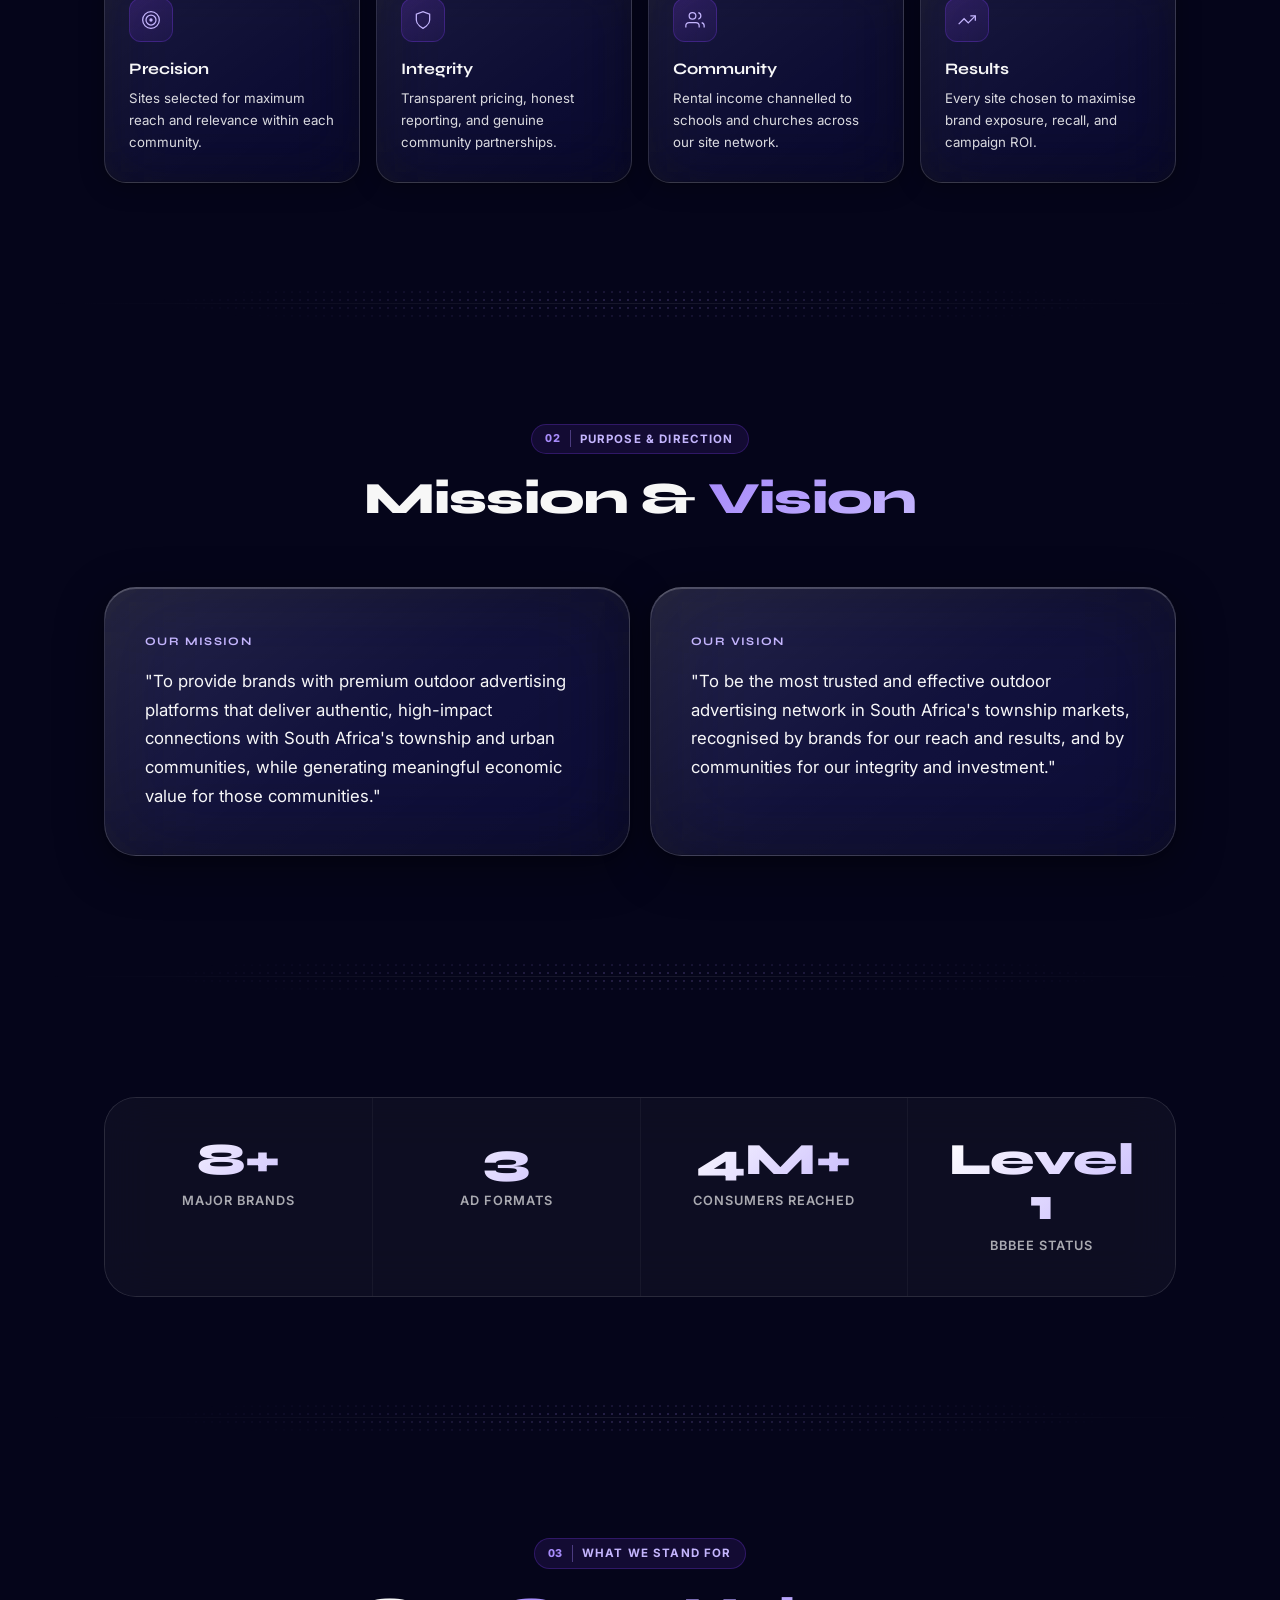
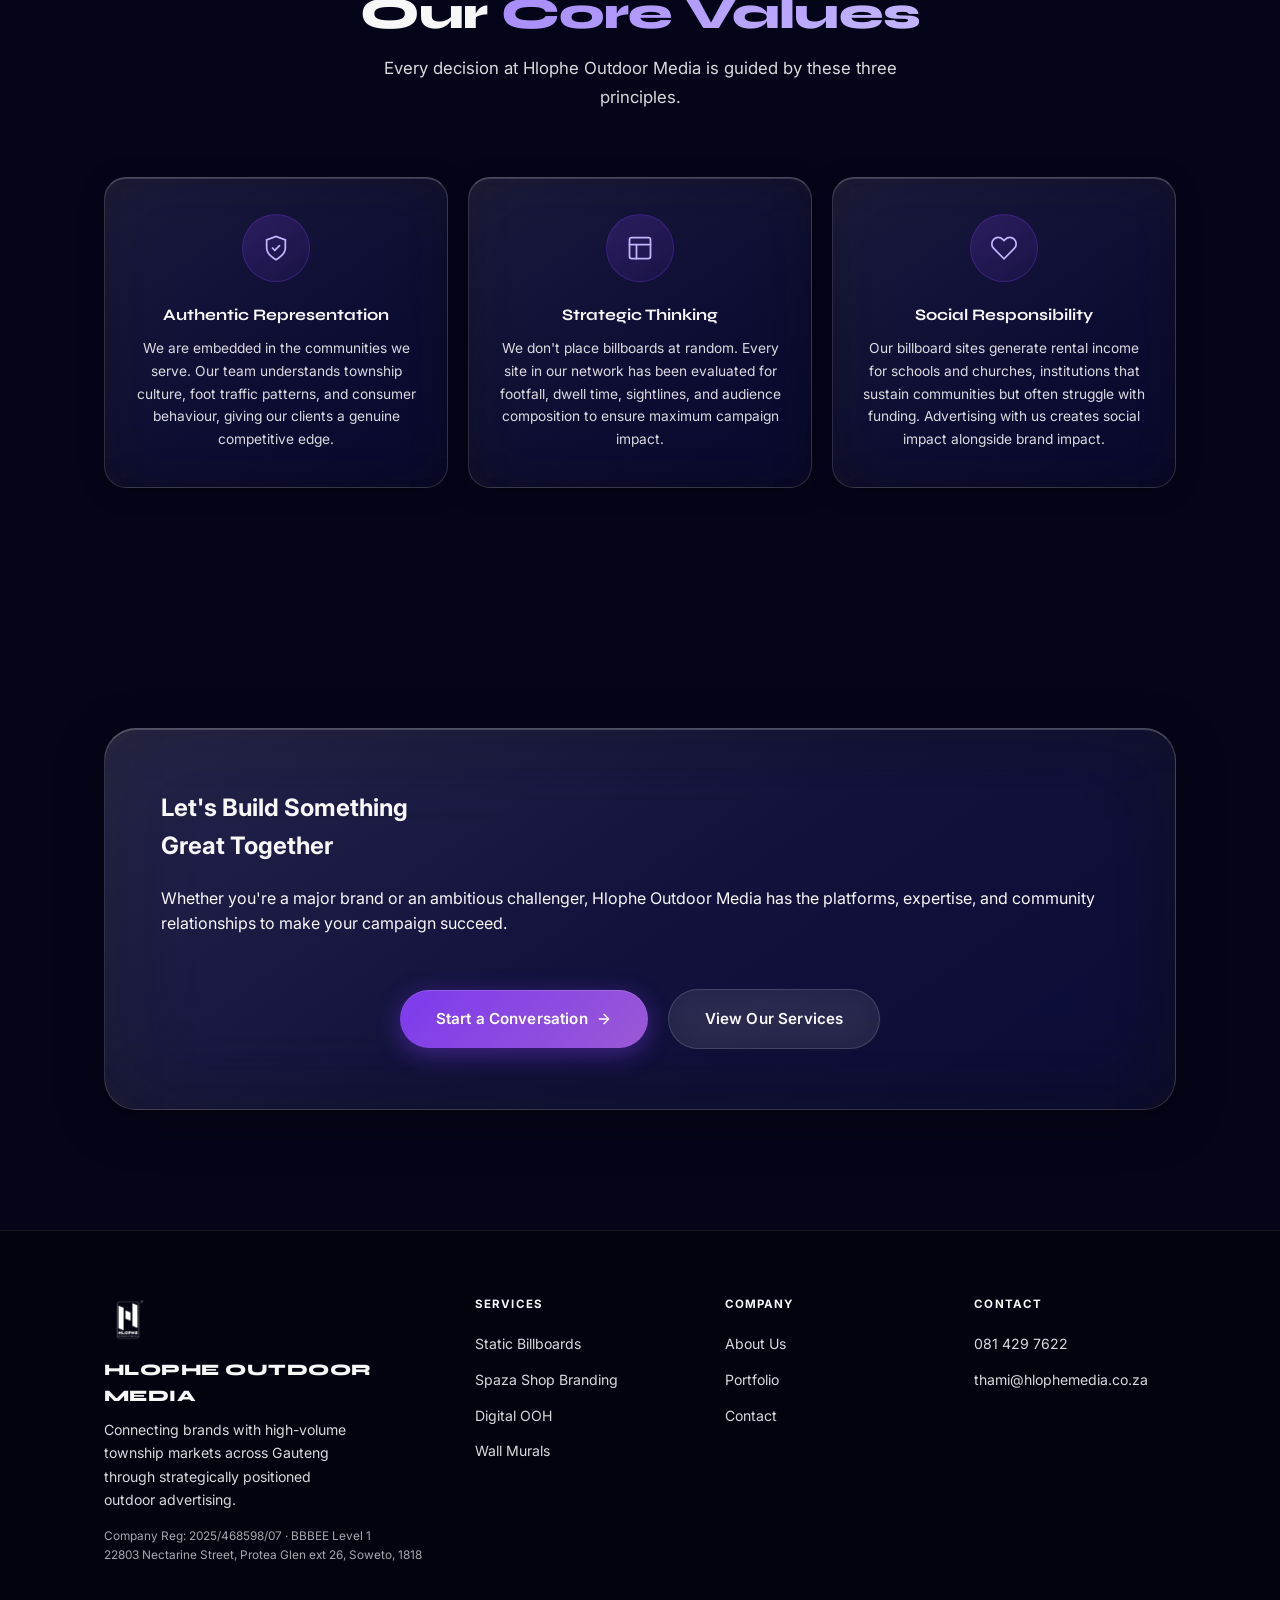
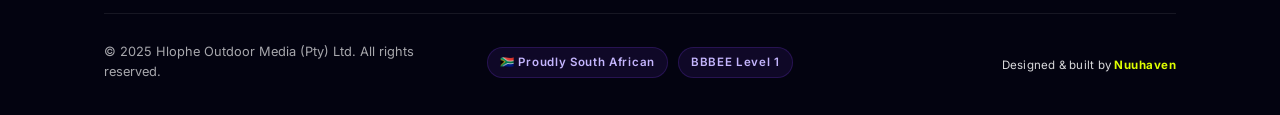
==== commit c24d6882: "Optimise images, add share card, and add bespoke design details Performance - Generate responsive We" ====
--- a/about.html
+++ b/about.html
@@ -12,6 +12,14 @@
 <meta property="og:title" content="About Hlophe Outdoor Media">
 <meta property="og:description" content="Founded in 2025 by Thamsanqa Ramatsoma, Hlophe Outdoor Media connects brands with township markets across Gauteng. BBBEE Level 1.">
 <meta property="og:type" content="website">
+<meta property="og:url" content="https://hlophemedia.co.za/about.html">
+<meta property="og:image" content="https://hlophemedia.co.za/og-image.jpg">
+<meta property="og:image:width" content="1200">
+<meta property="og:image:height" content="630">
+<meta property="og:site_name" content="Hlophe Outdoor Media">
+<meta property="og:locale" content="en_ZA">
+<meta name="twitter:card" content="summary_large_image">
+<meta name="twitter:image" content="https://hlophemedia.co.za/og-image.jpg">
 <link rel="stylesheet" href="css/style.css">
 <style>
 /* ===== ABOUT-SPECIFIC STYLES ===== */
@@ -157,7 +165,7 @@
     <div class="about-grid">
       <div class="about-photo-wrap reveal-left">
         <div class="about-photo-frame">
-          <img src="images/founder.jpeg" alt="Thamsanqa Ramatsoma — Founder &amp; CEO, Hlophe Outdoor Media">
+          <picture><source type="image/webp" srcset="images/founder-480.webp 480w" sizes="(max-width:900px) 100vw, 45vw"><img src="images/founder.jpeg" alt="Thamsanqa Ramatsoma — Founder &amp; CEO, Hlophe Outdoor Media"></picture>
         </div>
         <div class="about-photo-badge glass-deep">
           <span class="val">2025</span>
@@ -166,7 +174,7 @@
         <div class="founder-tag">Founder &amp; CEO</div>
       </div>
       <div class="about-text reveal-right">
-        <div class="section-label"><span class="dot"></span>Our Founder</div>
+        <div data-n="01" class="section-label"><span class="dot"></span>Our Founder</div>
         <h2 class="section-heading">Thamsanqa <em>Ramatsoma</em></h2>
         <p>Hlophe Outdoor Media was founded in <strong>2025 by Thamsanqa Ramatsoma</strong>, a Soweto-based entrepreneur with a deep understanding of the township economy and an unwavering belief in its commercial potential.</p>
         <p>Thamsanqa identified a clear market gap: while global and South African brands poured resources into metropolitan media channels, the vast, active, and brand-receptive township consumer base remained systematically underserved by quality outdoor advertising.</p>
@@ -209,7 +217,7 @@
 <section class="section-pad">
   <div class="container">
     <div class="section-header">
-      <div class="section-label reveal"><span class="dot"></span>Purpose &amp; Direction</div>
+      <div data-n="02" class="section-label reveal"><span class="dot"></span>Purpose &amp; Direction</div>
       <h2 class="section-heading reveal d-100">Mission &amp; <em>Vision</em></h2>
     </div>
     <div class="mv-grid">
@@ -257,7 +265,7 @@
 <section class="section-pad">
   <div class="container">
     <div class="section-header">
-      <div class="section-label reveal"><span class="dot"></span>What We Stand For</div>
+      <div data-n="03" class="section-label reveal"><span class="dot"></span>What We Stand For</div>
       <h2 class="section-heading reveal d-100">Our <em>Core Values</em></h2>
       <p class="section-body reveal d-200">Every decision at Hlophe Outdoor Media is guided by these three principles.</p>
     </div>
--- a/css/style.css
+++ b/css/style.css
@@ -211,11 +211,34 @@
 }
 
 .divider {
+  position: relative;
   height: 1px;
   background: linear-gradient(to right, transparent, var(--border-dim), transparent);
   max-width: var(--max-w);
   margin: 0 auto;
 }
+/* Halftone dot screen blooming off each divider — a nod to the dot
+   pattern of printed billboard vinyl. Bespoke to an OOH brand. */
+.divider::before {
+  content: ''; position: absolute; left: 0; right: 0; top: -15px; height: 30px;
+  pointer-events: none;
+  background-image: radial-gradient(rgba(167,139,250,0.22) 1px, transparent 1.4px);
+  background-size: 8px 8px;
+  -webkit-mask-image: radial-gradient(ellipse 52% 100% at 50% 50%, #000 0%, transparent 78%);
+          mask-image: radial-gradient(ellipse 52% 100% at 50% 50%, #000 0%, transparent 78%);
+}
+
+/* Editorial numbered section markers */
+.section-label[data-n]::before {
+  content: attr(data-n);
+  font-variant-numeric: tabular-nums;
+  font-size: 0.68rem; font-weight: 800; letter-spacing: 0.06em;
+  color: var(--accent-light);
+  padding-right: 9px;
+  border-right: 1px solid rgba(167,139,250,0.38);
+}
+.section-label[data-n] .dot { display: none; }
+.section-label[data-n] { padding-left: 13px; gap: 9px; }
 
 /* ============================================================
    SCROLL REVEAL
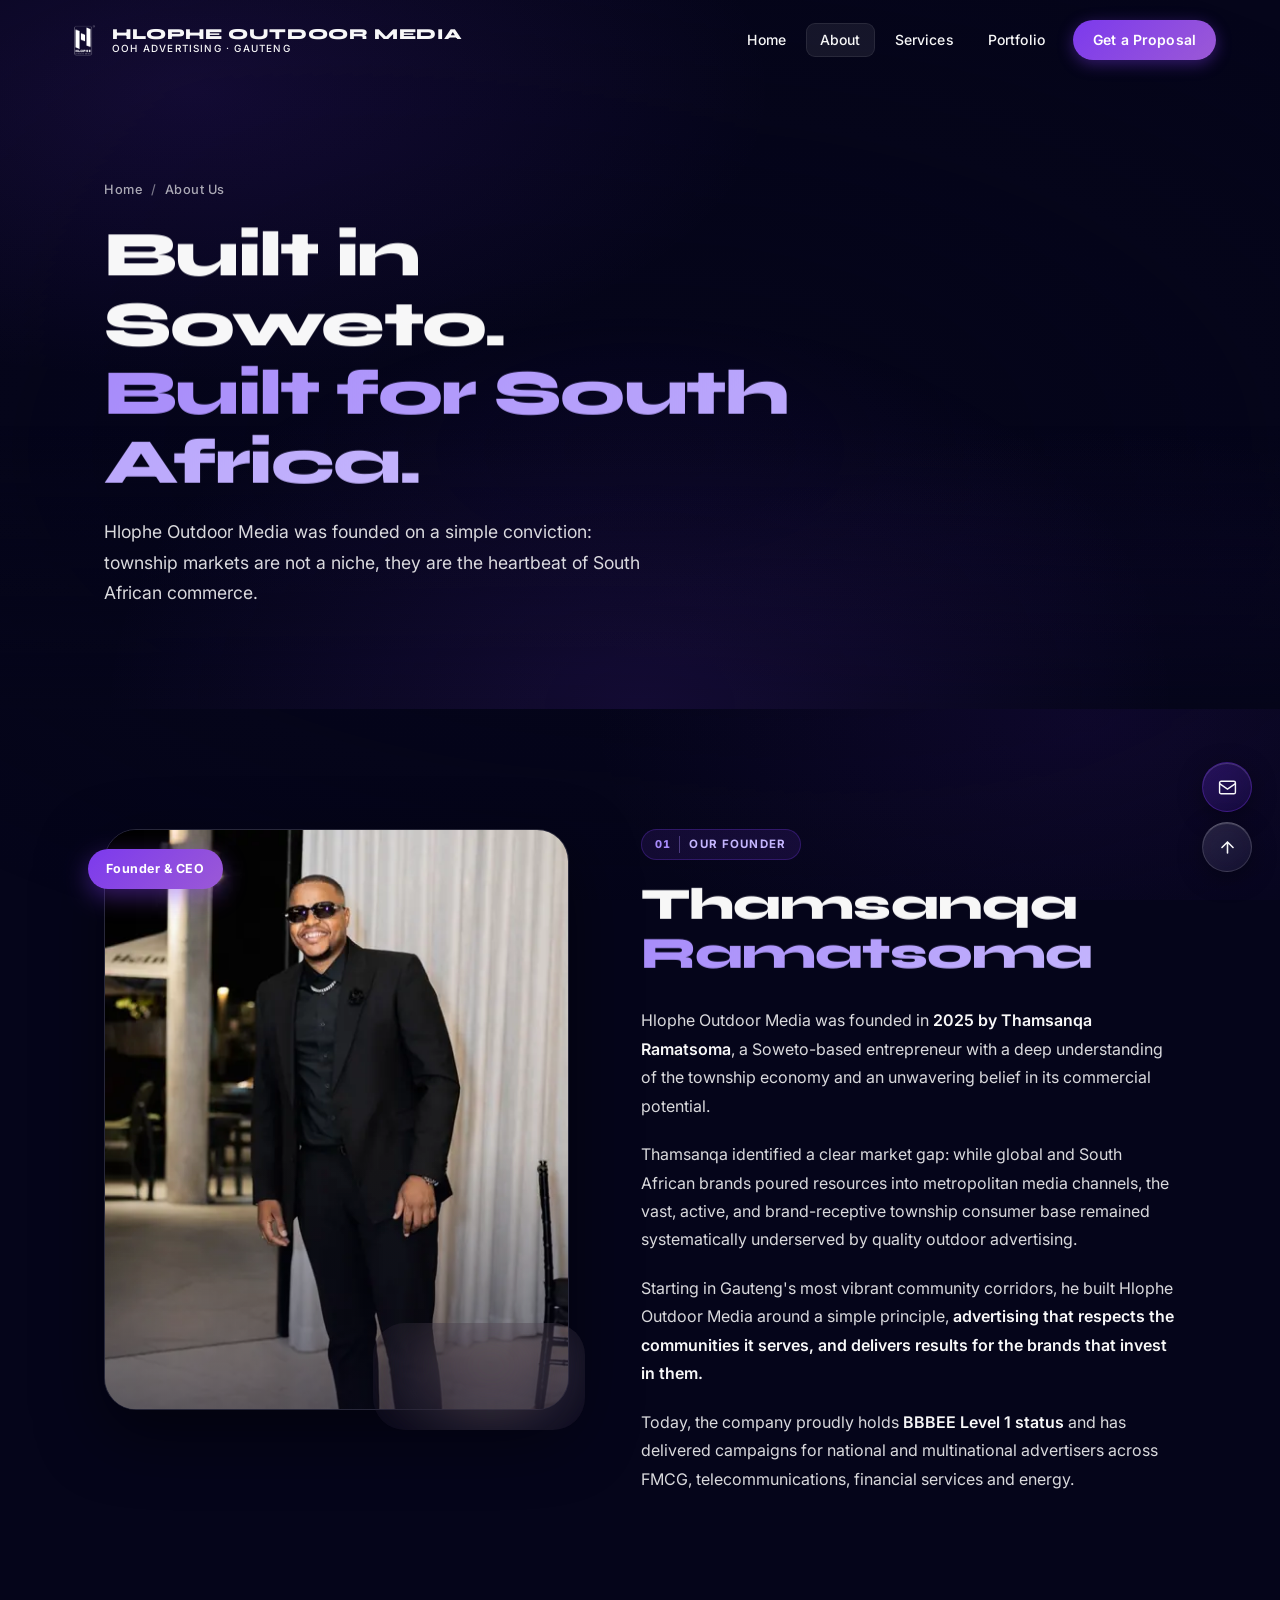
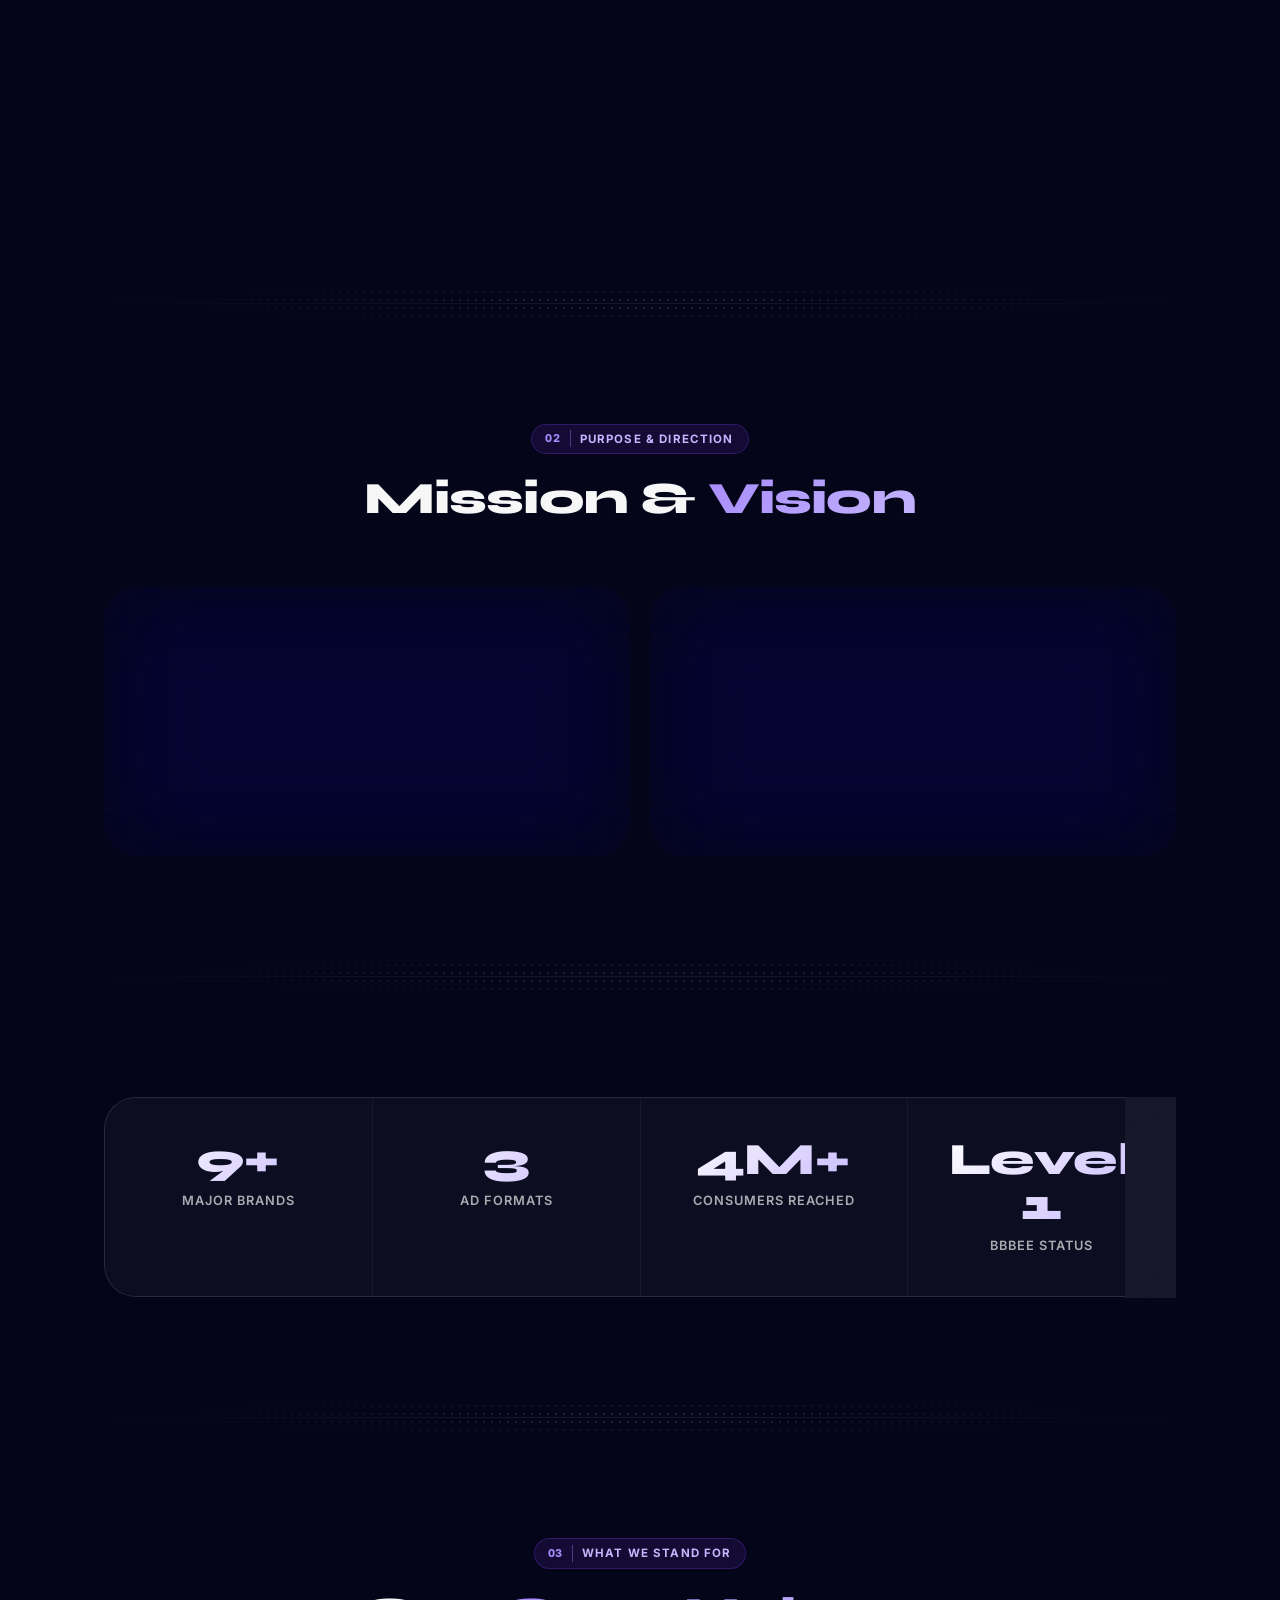
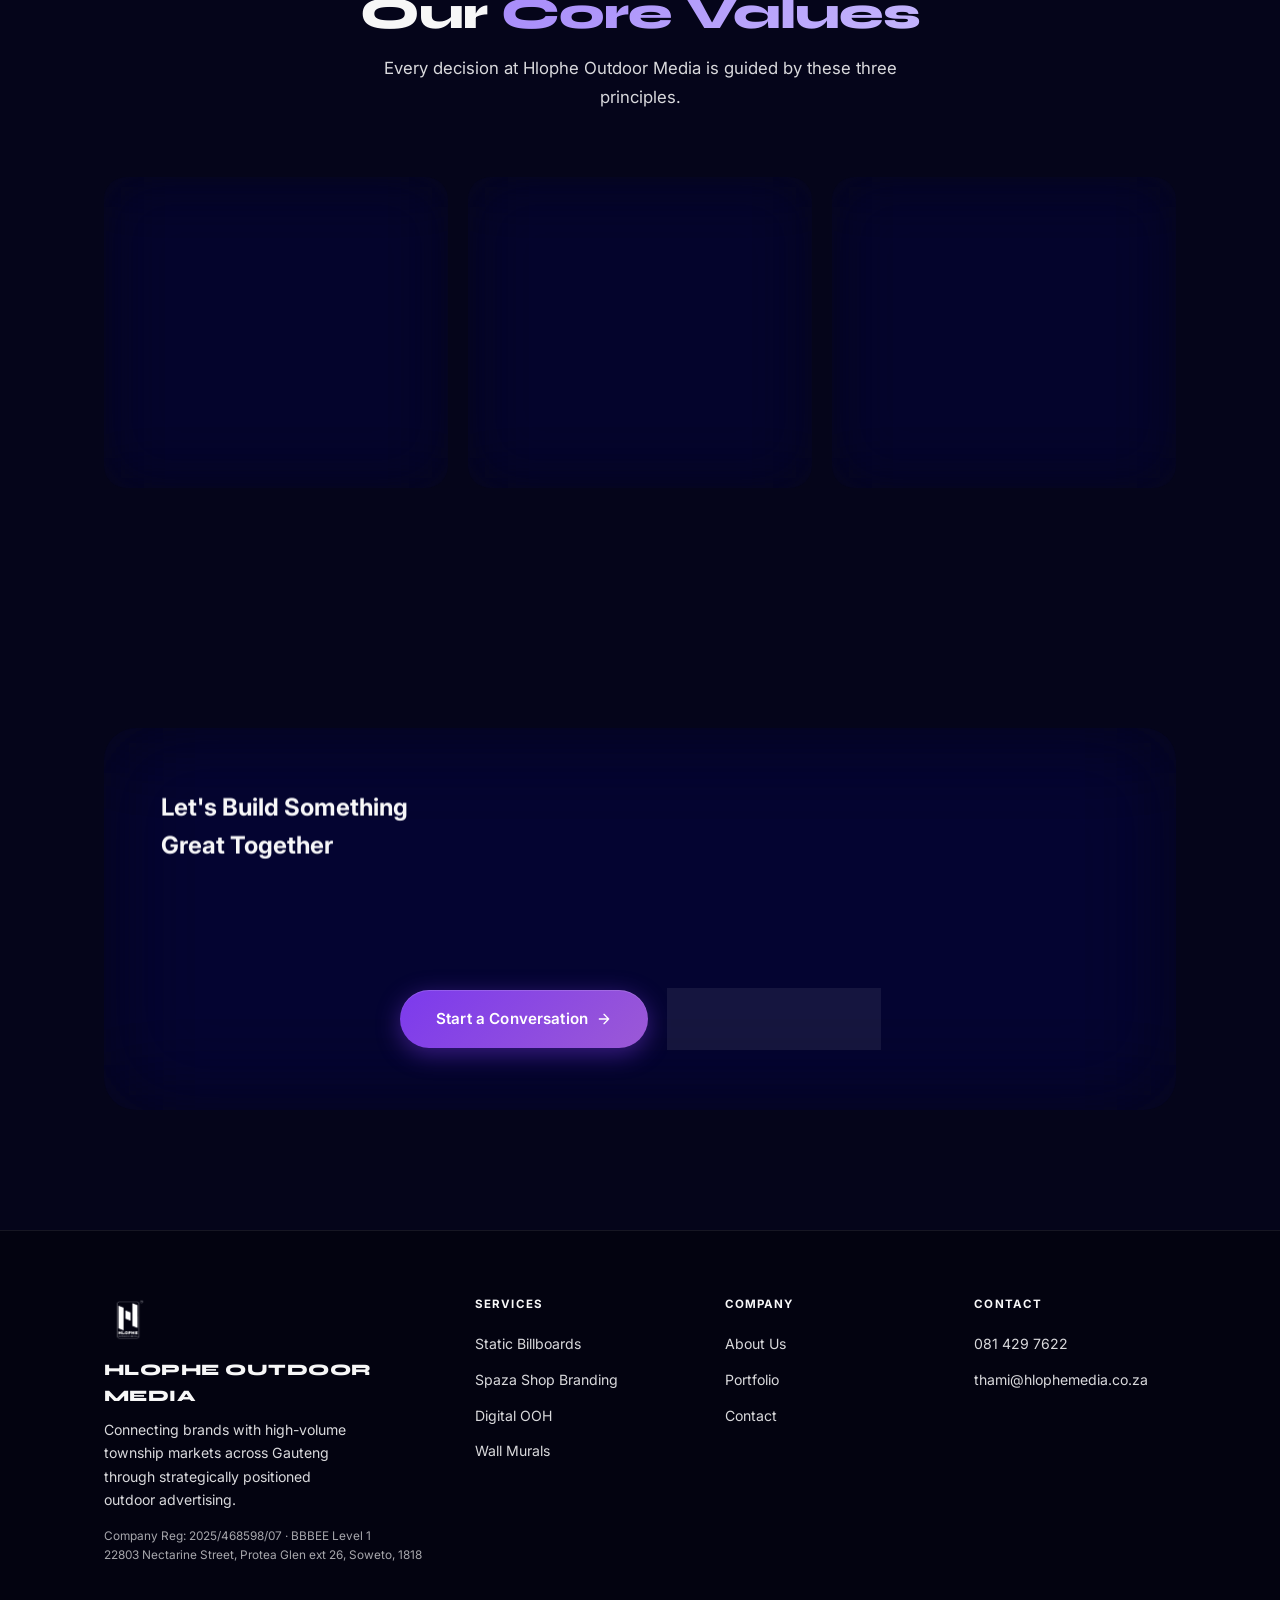
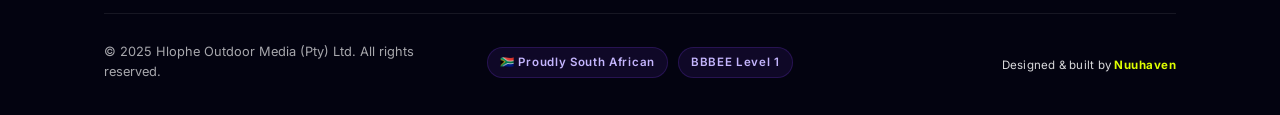
==== commit ad335e6e: "Add a site-wide motion design layer New css/motion.css + js/motion.js, loaded on all five pages. Eve" ====
--- a/about.html
+++ b/about.html
@@ -21,6 +21,7 @@
 <meta name="twitter:card" content="summary_large_image">
 <meta name="twitter:image" content="https://hlophemedia.co.za/og-image.jpg">
 <link rel="stylesheet" href="css/style.css">
+<link rel="stylesheet" href="css/motion.css">
 <style>
 /* ===== ABOUT-SPECIFIC STYLES ===== */
 .about-grid {
@@ -182,7 +183,7 @@
         <p>Today, the company proudly holds <strong>BBBEE Level 1 status</strong> and has delivered campaigns for national and multinational advertisers across FMCG, telecommunications, financial services and energy.</p>
       </div>
     </div>
-    <div class="about-values reveal">
+    <div class="about-values reveal" data-stagger="0.08">
       <div class="val-card glass">
         <div class="icon-wrap">
           <svg viewBox="0 0 24 24" fill="none" stroke="currentColor" stroke-width="1.5"><circle cx="12" cy="12" r="10"/><circle cx="12" cy="12" r="6"/><circle cx="12" cy="12" r="2" fill="currentColor" stroke="none"/></svg>
@@ -220,7 +221,7 @@
       <div data-n="02" class="section-label reveal"><span class="dot"></span>Purpose &amp; Direction</div>
       <h2 class="section-heading reveal d-100">Mission &amp; <em>Vision</em></h2>
     </div>
-    <div class="mv-grid">
+    <div class="mv-grid" data-stagger="0.08">
       <div class="mv-card glass-deep reveal d-100">
         <h3>Our Mission</h3>
         <p>"To provide brands with premium outdoor advertising platforms that deliver authentic, high-impact connections with South Africa's township and urban communities, while generating meaningful economic value for those communities."</p>
@@ -269,7 +270,7 @@
       <h2 class="section-heading reveal d-100">Our <em>Core Values</em></h2>
       <p class="section-body reveal d-200">Every decision at Hlophe Outdoor Media is guided by these three principles.</p>
     </div>
-    <div class="pillars-grid">
+    <div class="pillars-grid" data-stagger="0.08">
       <div class="pillar glass reveal d-100">
         <div class="icon-wrap icon-wrap-lg icon-wrap-circle">
           <svg viewBox="0 0 24 24" fill="none" stroke="currentColor" stroke-width="1.5"><path d="M12 22s8-4 8-10V5l-8-3-8 3v7c0 6 8 10 8 10z"/><path d="M9 12l2 2 4-4" stroke-linecap="round" stroke-linejoin="round"/></svg>
@@ -354,5 +355,6 @@
 </div>
 
 <script src="js/main.js"></script>
+<script src="js/motion.js"></script>
 </body>
 </html>
--- a/css/motion.css
+++ b/css/motion.css
@@ -0,0 +1,166 @@
+/* ============================================================
+   HLOPHE OUTDOOR MEDIA — Motion Layer
+   Every effect is transform/opacity only, and every one of them
+   is disabled under prefers-reduced-motion at the bottom of this file.
+   ============================================================ */
+
+/* ---- 1. Scroll progress rail ---- */
+#scroll-rail {
+  position: fixed; top: 0; left: 0; right: 0; height: 2px; z-index: 950;
+  pointer-events: none; background: transparent;
+}
+#scroll-rail span {
+  display: block; height: 100%; width: 100%;
+  transform: scaleX(0); transform-origin: 0 50%;
+  background: linear-gradient(90deg, var(--accent), var(--accent-light), var(--accent-pale));
+  box-shadow: 0 0 12px rgba(167,139,250,0.55);
+}
+
+/* ---- 2. Word-by-word heading reveal ---- */
+.mw {
+  display: inline-block; overflow: hidden; vertical-align: top;
+  padding-bottom: 0.14em; margin-bottom: -0.14em;   /* keep descenders */
+}
+.mw-i {
+  display: inline-block; transform: translateY(108%);
+  transition: transform 0.85s var(--ease-spring);
+  will-change: transform;
+}
+.split-in .mw-i { transform: translateY(0); }
+
+/* ---- 3. Image reveal: wipe + settle ---- */
+.img-reveal { position: relative; overflow: hidden; }
+.img-reveal > img,
+.img-reveal > picture > img {
+  transform: scale(1.12);
+  transition: transform 1.25s var(--ease-spring), filter 1.25s var(--ease-out);
+  filter: saturate(0.7) brightness(0.85);
+}
+.img-reveal::after {
+  content: ''; position: absolute; inset: 0; z-index: 2; pointer-events: none;
+  background: var(--bg-base);
+  transform-origin: 100% 50%;
+  transition: transform 1.0s var(--ease-spring);
+}
+.img-reveal.in > img,
+.img-reveal.in > picture > img { transform: scale(1); filter: none; }
+.img-reveal.in::after { transform: scaleX(0); }
+
+/* ---- 4. Cursor spotlight on glass surfaces ---- */
+.spot-glow {
+  position: absolute; inset: 0; border-radius: inherit; pointer-events: none; z-index: 0;
+  opacity: 0; transition: opacity 0.4s var(--ease-out);
+  background: radial-gradient(420px circle at var(--mx, 50%) var(--my, 50%),
+              rgba(167,139,250,0.16) 0%, rgba(124,58,237,0.06) 35%, transparent 65%);
+}
+[data-spot]:hover > .spot-glow { opacity: 1; }
+[data-spot] { position: relative; }
+
+/* ---- 5. Magnetic buttons ---- */
+.magnetic { will-change: transform; }
+
+/* ---- 6. Animated ambient background ---- */
+.bg-ambient {
+  animation: ambientDrift 26s var(--ease-io) infinite alternate;
+}
+@keyframes ambientDrift {
+  0%   { transform: translate3d(0,0,0) scale(1); }
+  50%  { transform: translate3d(-1.5%, 1.2%, 0) scale(1.05); }
+  100% { transform: translate3d(1.5%, -1%, 0) scale(1.03); }
+}
+
+/* ---- 7. Sliding nav indicator ---- */
+.nav-links { position: relative; }
+#nav-pill {
+  position: absolute; top: 50%; left: 0; height: 34px; border-radius: 9px;
+  background: var(--glass-2); border: 1px solid var(--border-dim);
+  transform: translateY(-50%) translateX(var(--px, 0px));
+  width: var(--pw, 0px); opacity: 0; z-index: 0;
+  transition: transform 0.45s var(--ease-spring), width 0.45s var(--ease-spring), opacity 0.3s;
+  pointer-events: none;
+}
+.nav-links.pill-on #nav-pill { opacity: 1; }
+.nav-links a { position: relative; z-index: 1; }
+.nav-links a.active, .nav-links a:hover { background: transparent !important; }
+.nav-links .nav-cta, .nav-links .nav-cta:hover { background: linear-gradient(135deg, var(--accent), var(--accent-mid)) !important; }
+
+/* ---- 8. Link underline draw ---- */
+.u-draw { position: relative; }
+.u-draw::after {
+  content: ''; position: absolute; left: 0; right: 0; bottom: -2px; height: 1px;
+  background: currentColor; transform: scaleX(0); transform-origin: 100% 50%;
+  transition: transform 0.4s var(--ease-out);
+}
+.u-draw:hover::after { transform: scaleX(1); transform-origin: 0 50%; }
+
+/* ---- 9. Strapline ticker ---- */
+.ticker {
+  position: relative; overflow: hidden;
+  padding: 26px 0;
+  border-top: 1px solid var(--border-dim);
+  border-bottom: 1px solid var(--border-dim);
+  background: rgba(255,255,255,0.015);
+  -webkit-mask-image: linear-gradient(90deg, transparent, #000 8%, #000 92%, transparent);
+          mask-image: linear-gradient(90deg, transparent, #000 8%, #000 92%, transparent);
+}
+.ticker-track {
+  display: flex; width: max-content; gap: 0;
+  animation: tickerRun 34s linear infinite;
+}
+.ticker:hover .ticker-track { animation-play-state: paused; }
+.ticker-item {
+  display: inline-flex; align-items: center; gap: 26px; padding-right: 26px;
+  font-family: 'Syne', sans-serif; font-weight: 800;
+  font-size: clamp(0.95rem, 2vw, 1.35rem);
+  letter-spacing: 0.06em; text-transform: uppercase;
+  color: var(--t2); white-space: nowrap;
+}
+.ticker-item i {
+  width: 7px; height: 7px; border-radius: 50%; flex-shrink: 0;
+  background: var(--accent-light); box-shadow: 0 0 10px rgba(167,139,250,0.7);
+}
+.ticker-item.alt { color: transparent; -webkit-text-stroke: 1px rgba(196,181,253,0.55); }
+@keyframes tickerRun { to { transform: translateX(-50%); } }
+
+/* ---- 10. Page transition veil ----
+   Default state is fully transparent and click-through, so a stalled
+   script can never leave the page covered or unusable. The arrival fade
+   is a one-shot CSS animation (runs on the compositor, always finishes)
+   rather than an rAF callback, which browsers throttle in background tabs. */
+#page-veil {
+  position: fixed; inset: 0; z-index: 99998;
+  pointer-events: none; opacity: 0;
+  background: var(--bg-base);
+  transition: opacity 0.28s var(--ease-out);
+}
+#page-veil.arrive { animation: veilOut 0.42s var(--ease-out) forwards; }
+@keyframes veilOut { from { opacity: 1; } to { opacity: 0; } }
+/* only the outgoing state blocks input, and only briefly */
+#page-veil.on { opacity: 1; pointer-events: all; animation: none; }
+
+/* ---- 11. Counter tick ---- */
+.stat-value, .kpi-tile .val, .cov-count { font-variant-numeric: tabular-nums; }
+
+/* ---- 12. Card lift polish ---- */
+[data-spot] { transition: transform 0.45s var(--ease-spring), border-color 0.35s, box-shadow 0.35s; }
+
+/* ============================================================
+   Respect the user's motion preference — kill all of it.
+   ============================================================ */
+@media (prefers-reduced-motion: reduce) {
+  #scroll-rail { display: none; }
+  .mw { overflow: visible; padding-bottom: 0; margin-bottom: 0; }
+  .mw-i { transform: none !important; transition: none !important; }
+  .img-reveal::after { display: none; }
+  .img-reveal > img, .img-reveal > picture > img { transform: none !important; filter: none !important; transition: none !important; }
+  .spot-glow { display: none; }
+  .magnetic { transform: none !important; }
+  .bg-ambient { animation: none !important; }
+  #nav-pill { transition: none !important; }
+  .u-draw::after { transition: none !important; }
+  .ticker-track { animation: none !important; }
+  #page-veil { display: none !important; }
+  .reveal, .reveal-left, .reveal-right, .reveal-scale {
+    opacity: 1 !important; transform: none !important; transition: none !important;
+  }
+}
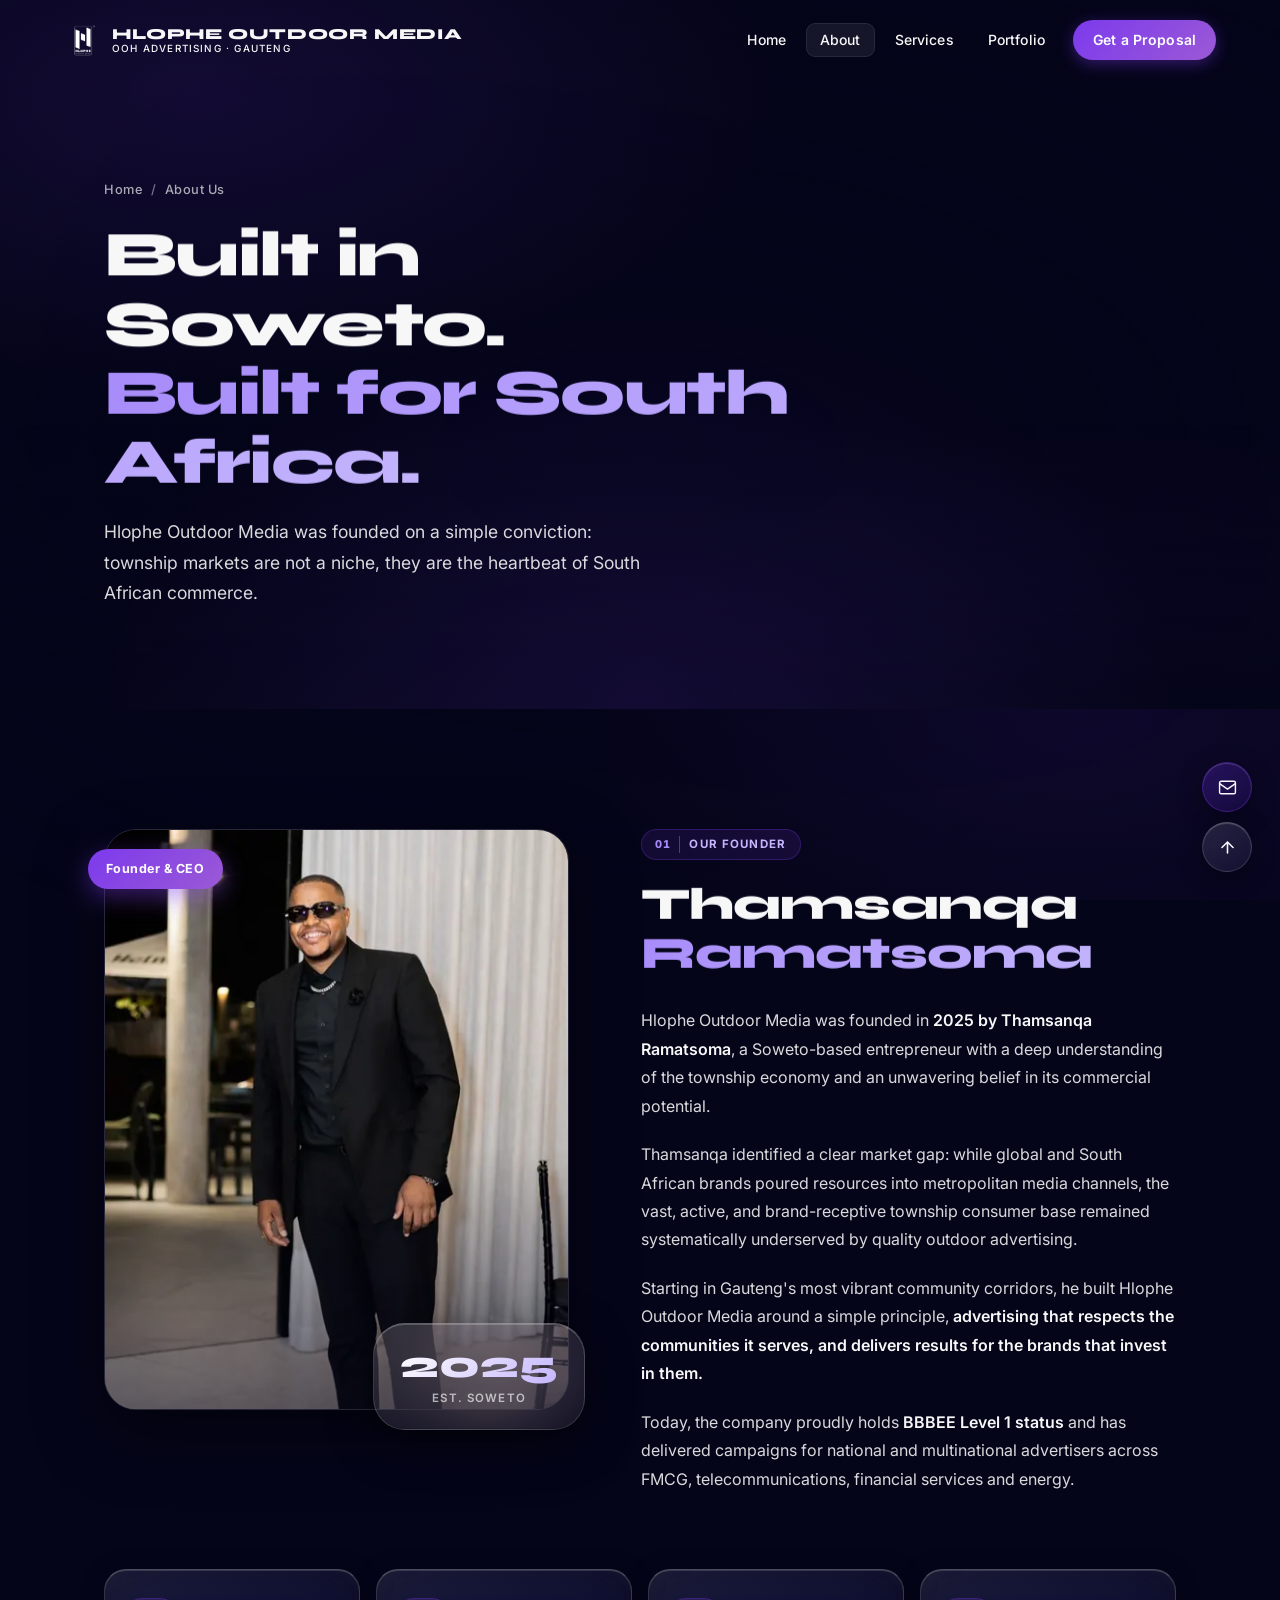
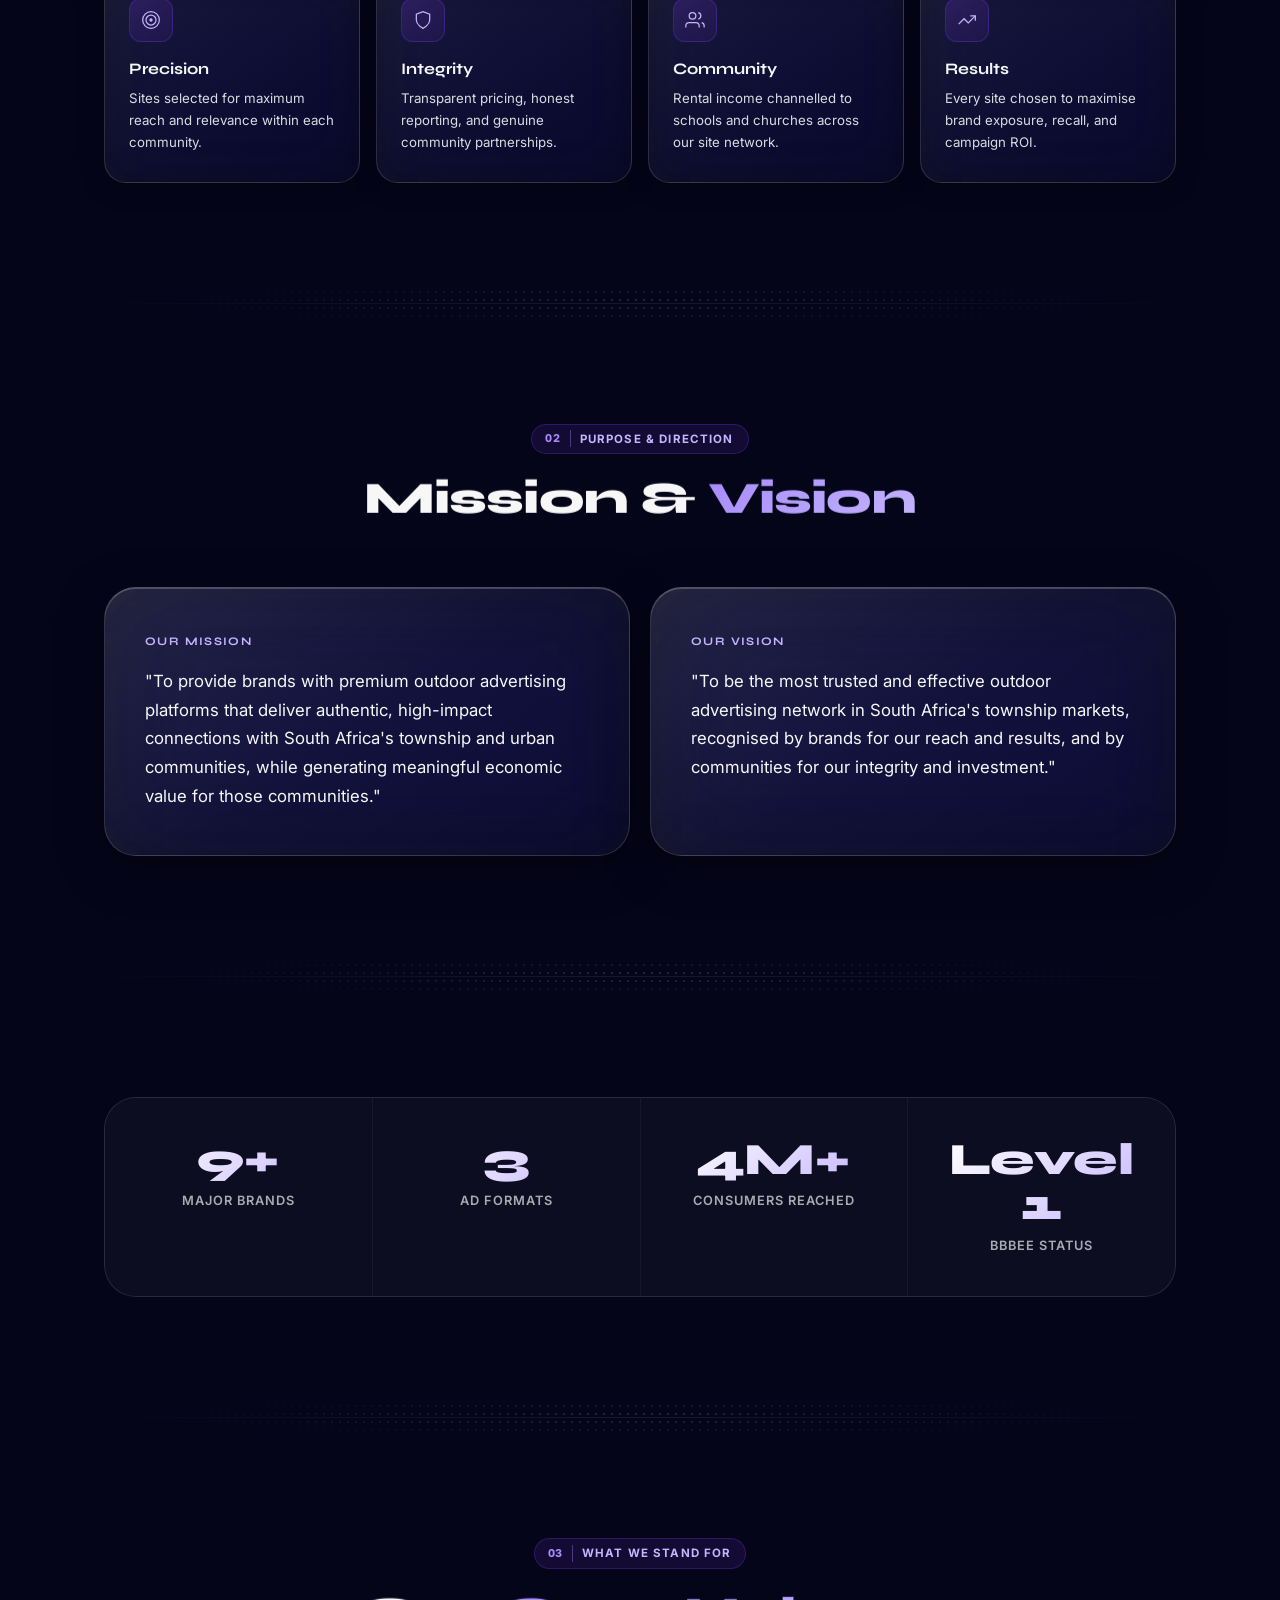
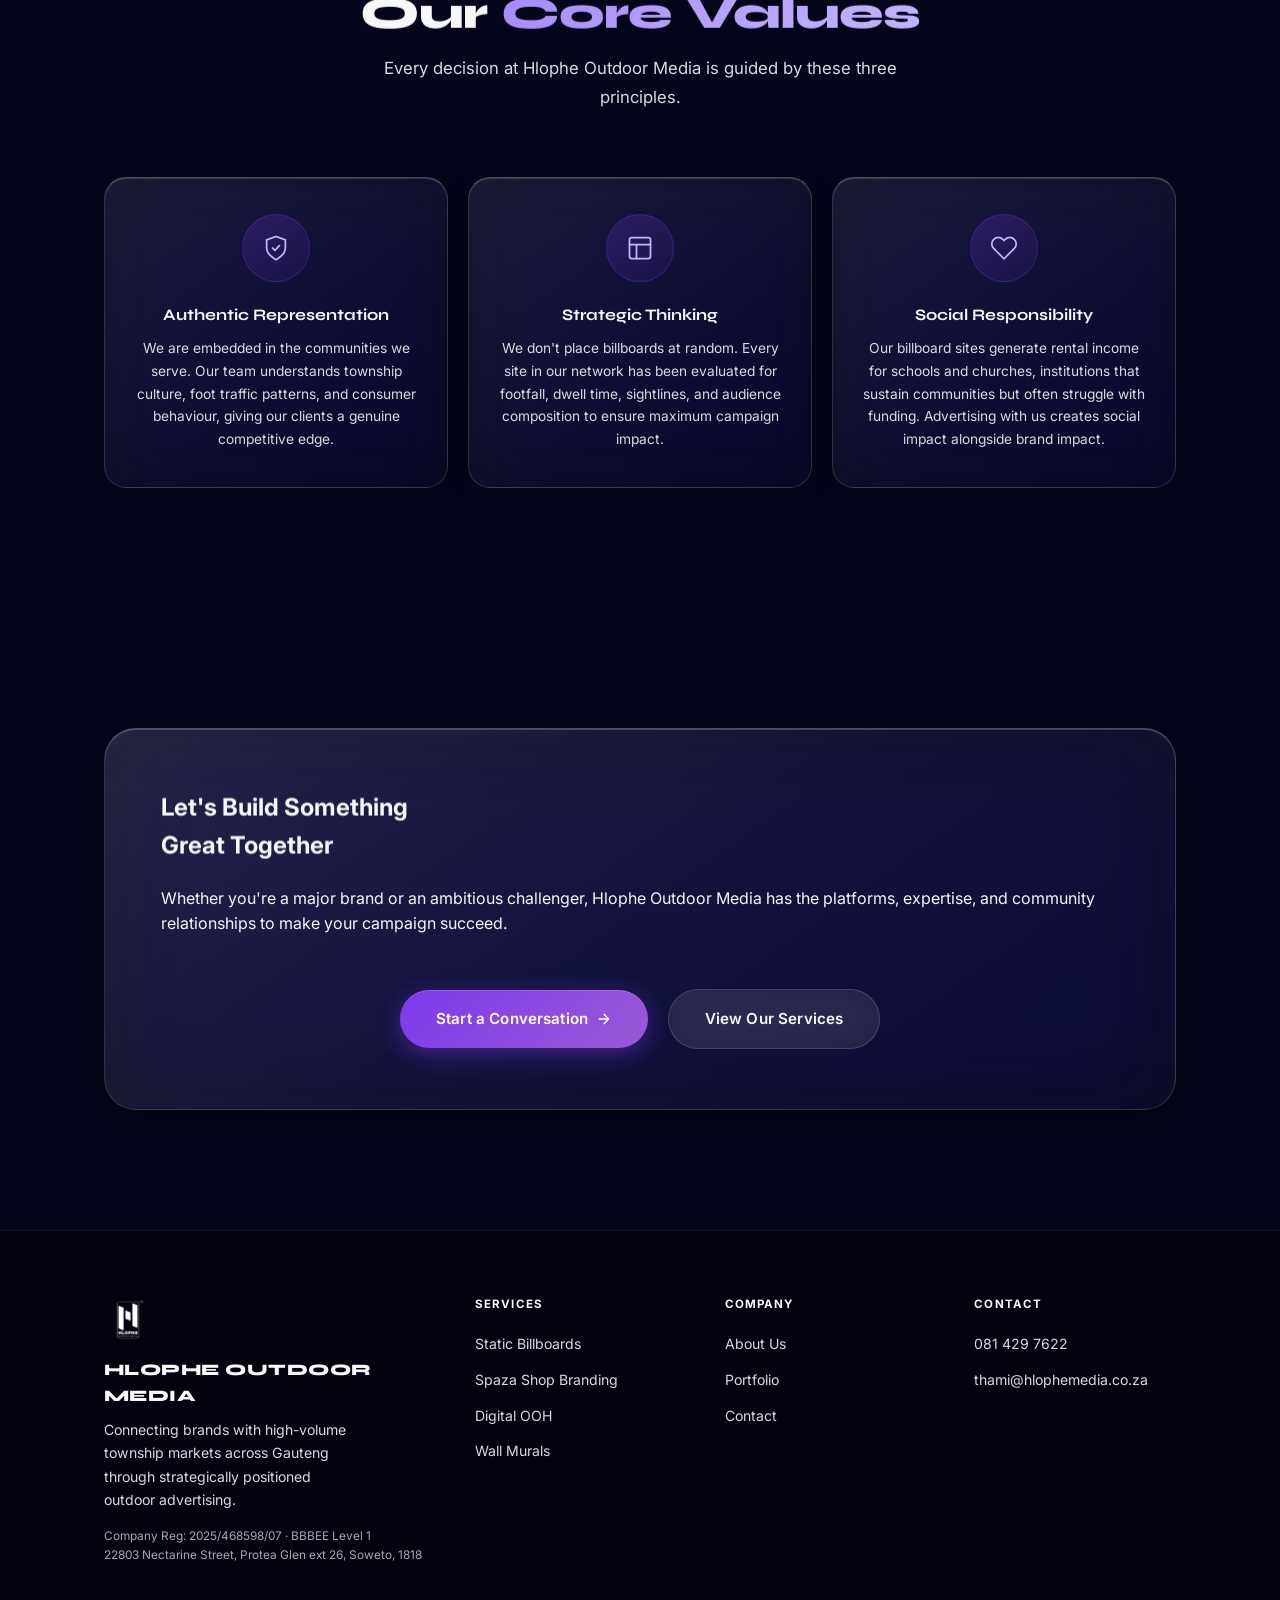
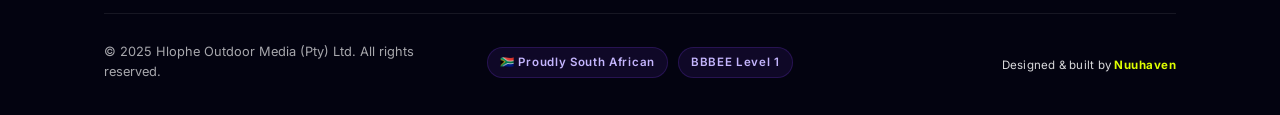
==== commit 6e2c9413: "Fix homepage rendering half-built, and harden reveal logic The previous commit's data-stagger added " ====
--- a/about.html
+++ b/about.html
@@ -21,7 +21,7 @@
 <meta name="twitter:card" content="summary_large_image">
 <meta name="twitter:image" content="https://hlophemedia.co.za/og-image.jpg">
 <link rel="stylesheet" href="css/style.css">
-<link rel="stylesheet" href="css/motion.css">
+<link rel="stylesheet" href="css/motion.css?v=5">
 <style>
 /* ===== ABOUT-SPECIFIC STYLES ===== */
 .about-grid {
@@ -354,7 +354,7 @@
   </button>
 </div>
 
-<script src="js/main.js"></script>
-<script src="js/motion.js"></script>
+<script src="js/main.js?v=2"></script>
+<script src="js/motion.js?v=5"></script>
 </body>
 </html>
